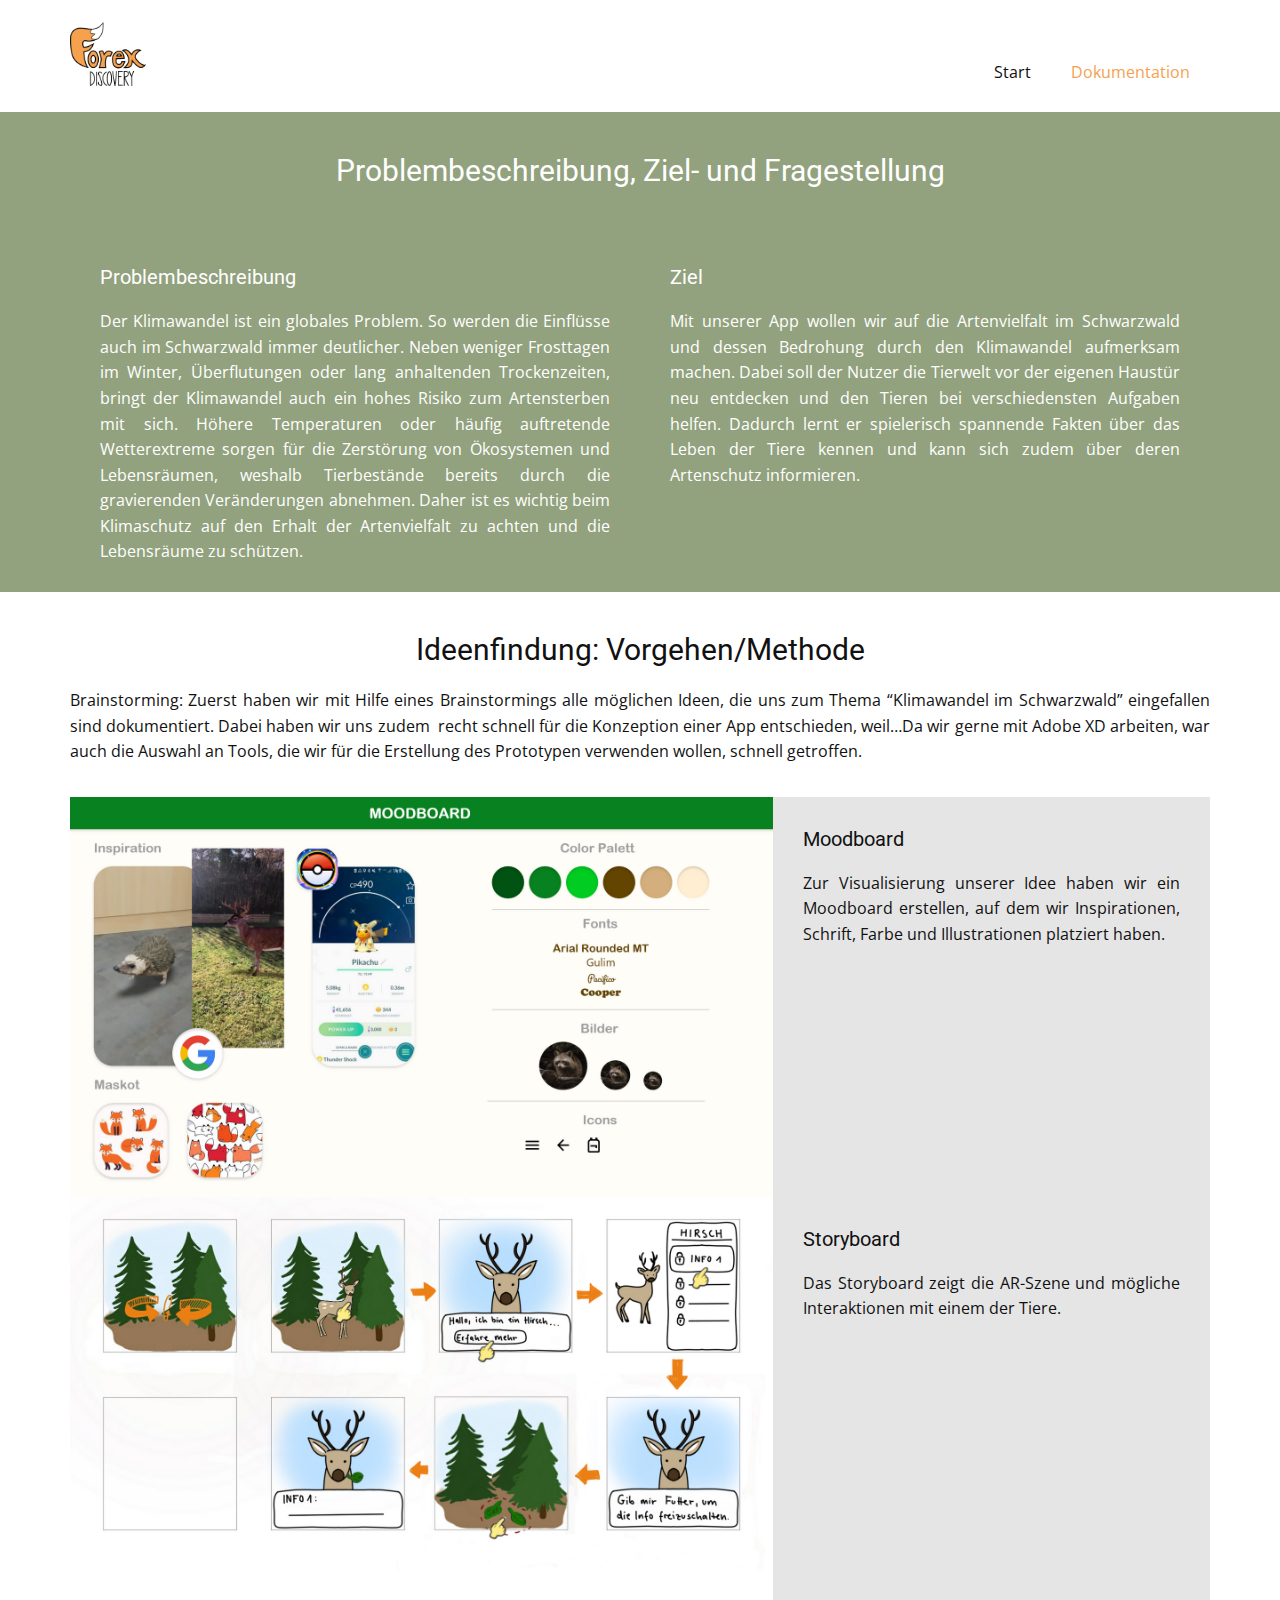
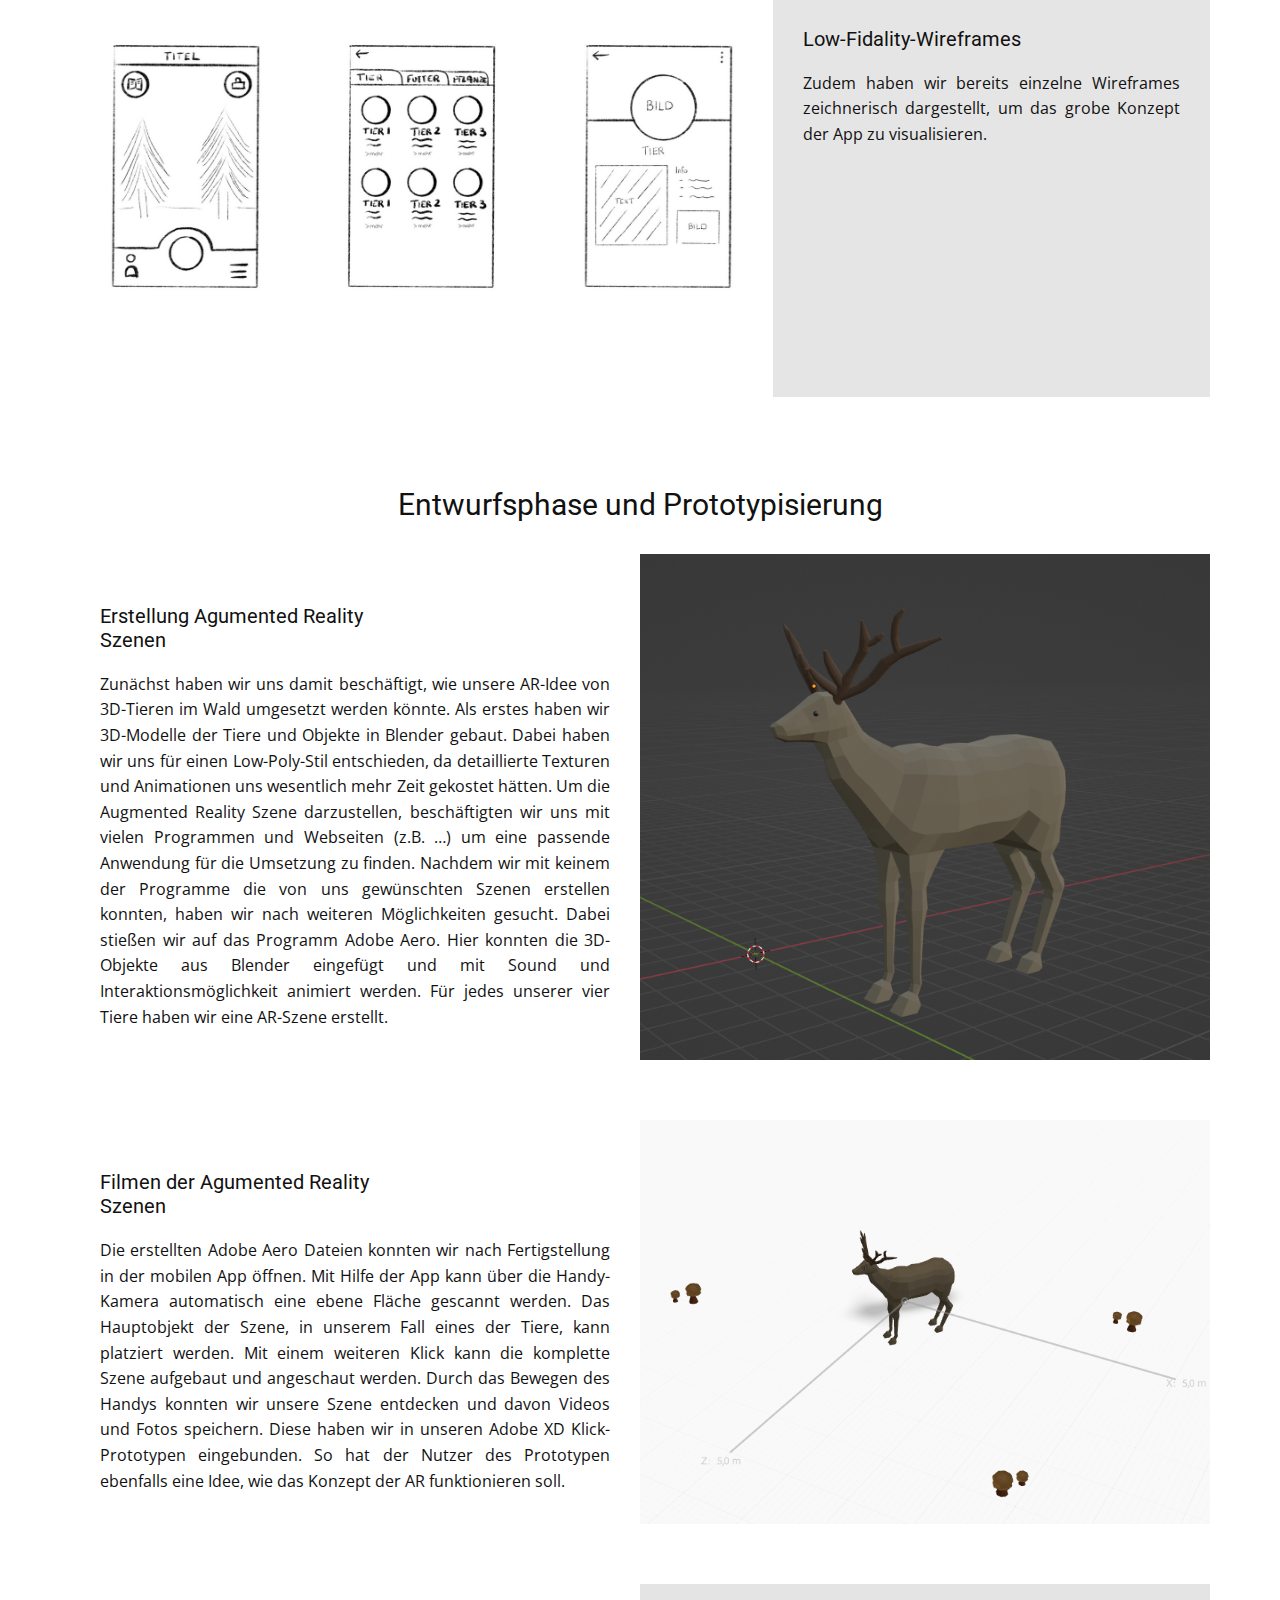
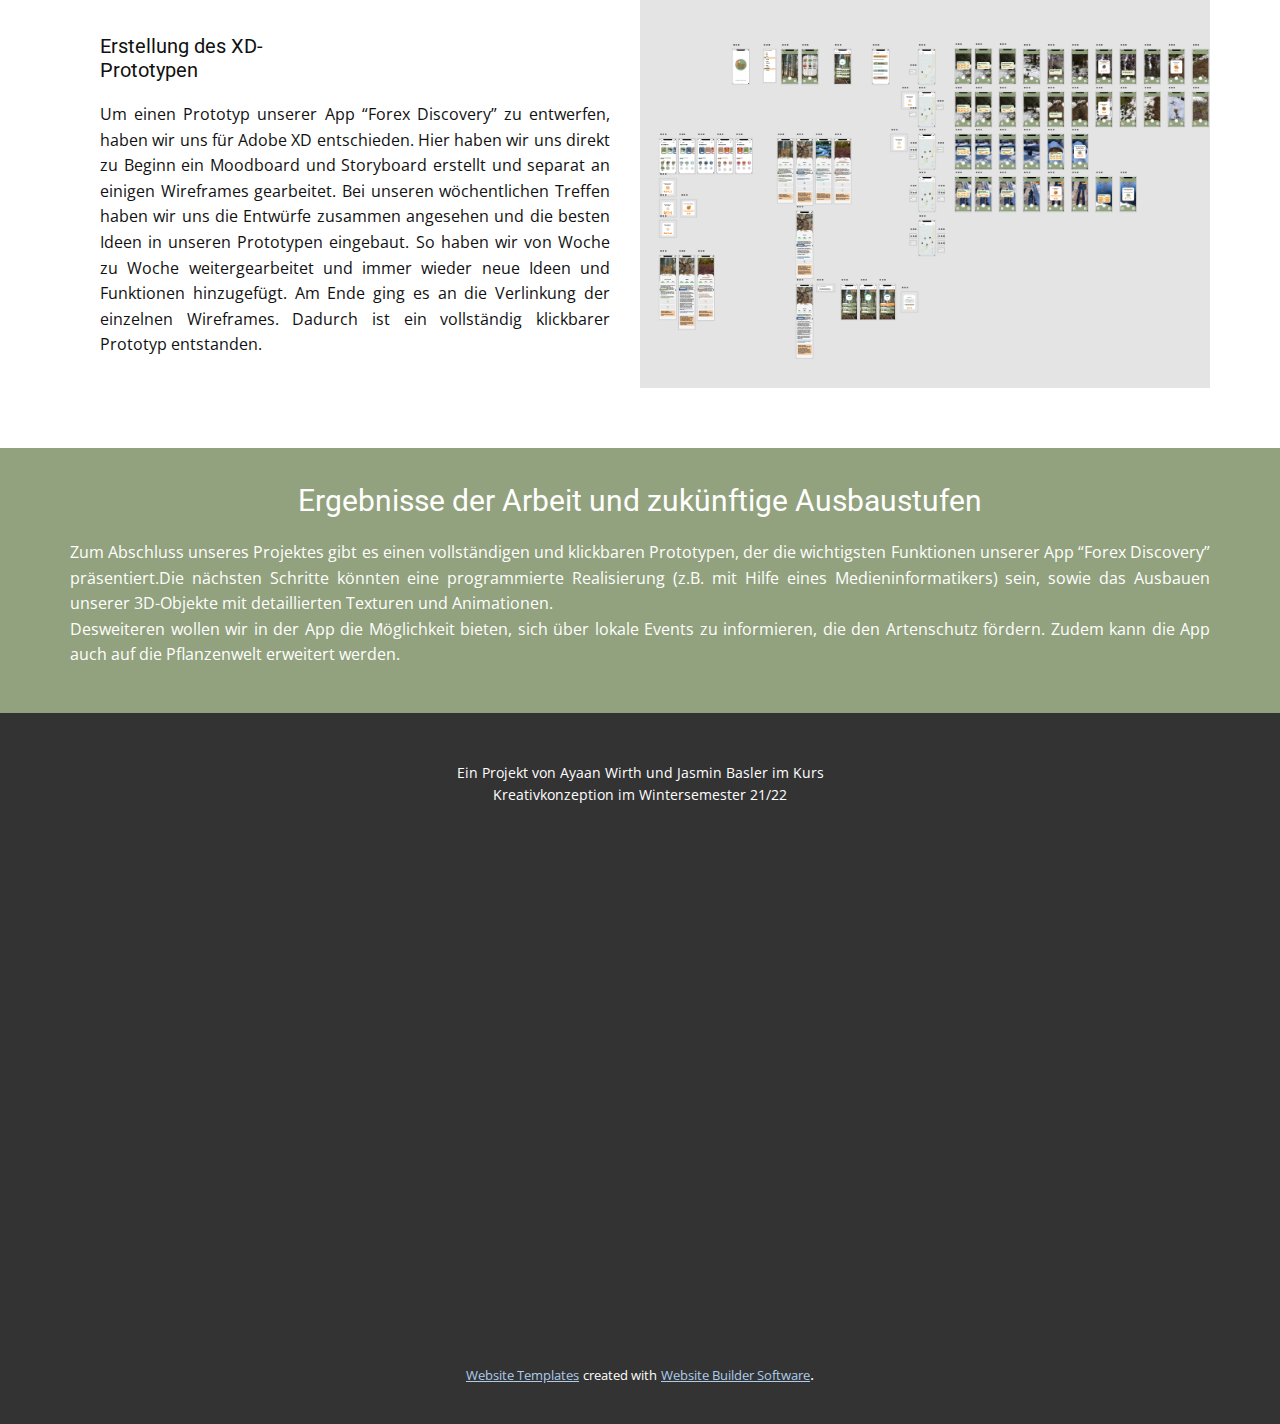
==== Dokumentation/Dokumentation.html @ d1aef4f7 "Dokumentation hochgeladen" ====
<!DOCTYPE html>
<html style="font-size: 16px;">
  <head>
    <meta name="viewport" content="width=device-width, initial-scale=1.0">
    <meta charset="utf-8">
    <meta name="keywords" content="">
    <meta name="description" content="">
    <meta name="page_type" content="np-template-header-footer-from-plugin">
    <title>Dokumentation</title>
    <link rel="stylesheet" href="nicepage.css" media="screen">
<link rel="stylesheet" href="Dokumentation.css" media="screen">
    <script class="u-script" type="text/javascript" src="jquery.js" defer=""></script>
    <script class="u-script" type="text/javascript" src="nicepage.js" defer=""></script>
    <meta name="generator" content="Nicepage 4.3.3, nicepage.com">
    <link id="u-theme-google-font" rel="stylesheet" href="https://fonts.googleapis.com/css?family=Roboto:100,100i,300,300i,400,400i,500,500i,700,700i,900,900i|Open+Sans:300,300i,400,400i,600,600i,700,700i,800,800i">
    
    
    
    
    
    <script type="application/ld+json">{
		"@context": "http://schema.org",
		"@type": "Organization",
		"name": "Forex Discovery",
		"logo": "images/forex_logo_gesamt.png"
}</script>
    <meta name="theme-color" content="#478ac9">
    <meta property="og:title" content="Dokumentation">
    <meta property="og:type" content="website">
  </head>
  <body class="u-body"><header class="u-clearfix u-header u-header" id="sec-06e5"><div class="u-clearfix u-sheet u-valign-middle u-sheet-1">
        <a href="https://nicepage.com" class="u-image u-logo u-image-1" data-image-width="3777" data-image-height="3186">
          <img src="images/forex_logo_gesamt.png" class="u-logo-image u-logo-image-1">
        </a>
        <nav class="u-menu u-menu-dropdown u-offcanvas u-menu-1">
          <div class="menu-collapse" style="font-size: 1rem; letter-spacing: 0px;">
            <a class="u-button-style u-custom-left-right-menu-spacing u-custom-padding-bottom u-custom-text-active-color u-custom-text-hover-color u-custom-top-bottom-menu-spacing u-nav-link u-text-active-palette-1-base u-text-hover-palette-2-base" href="#">
              <svg class="u-svg-link" viewBox="0 0 24 24"><use xmlns:xlink="http://www.w3.org/1999/xlink" xlink:href="#menu-hamburger"></use></svg>
              <svg class="u-svg-content" version="1.1" id="menu-hamburger" viewBox="0 0 16 16" x="0px" y="0px" xmlns:xlink="http://www.w3.org/1999/xlink" xmlns="http://www.w3.org/2000/svg"><g><rect y="1" width="16" height="2"></rect><rect y="7" width="16" height="2"></rect><rect y="13" width="16" height="2"></rect>
</g></svg>
            </a>
          </div>
          <div class="u-custom-menu u-nav-container">
            <ul class="u-nav u-unstyled u-nav-1"><li class="u-nav-item"><a class="u-button-style u-nav-link u-text-active-custom-color-1 u-text-hover-custom-color-1" href="Start.html" style="padding: 10px 20px;">Start</a>
</li><li class="u-nav-item"><a class="u-button-style u-nav-link u-text-active-custom-color-1 u-text-hover-custom-color-1" href="Dokumentation.html" style="padding: 10px 20px;">Dokumentation</a>
</li></ul>
          </div>
          <div class="u-custom-menu u-nav-container-collapse">
            <div class="u-black u-container-style u-inner-container-layout u-opacity u-opacity-95 u-sidenav">
              <div class="u-inner-container-layout u-sidenav-overflow">
                <div class="u-menu-close"></div>
                <ul class="u-align-center u-nav u-popupmenu-items u-unstyled u-nav-2"><li class="u-nav-item"><a class="u-button-style u-nav-link" href="Start.html" style="padding: 10px 20px;">Start</a>
</li><li class="u-nav-item"><a class="u-button-style u-nav-link" href="Dokumentation.html" style="padding: 10px 20px;">Dokumentation</a>
</li></ul>
              </div>
            </div>
            <div class="u-black u-menu-overlay u-opacity u-opacity-70"></div>
          </div>
        </nav>
      </div></header>
    <section class="u-clearfix u-custom-color-2 u-section-1" id="sec-b5c7">
      <div class="u-clearfix u-sheet u-sheet-1">
        <h3 class="u-align-center u-text u-text-1">Problembeschreibung, Ziel- und Fragestellung</h3>
        <div class="u-clearfix u-expanded-width u-layout-wrap u-layout-wrap-1">
          <div class="u-layout">
            <div class="u-layout-row">
              <div class="u-container-style u-layout-cell u-size-30 u-layout-cell-1">
                <div class="u-container-layout u-container-layout-1">
                  <h5 class="u-align-left u-text u-text-default u-text-2">Problembeschreibung</h5>
                  <p class="u-align-justify u-text u-text-default u-text-3"> Der Klimawandel ist ein globales Problem. So werden die Einflüsse auch im Schwarzwald immer deutlicher. Neben weniger Frosttagen im Winter, Überflutungen oder lang anhaltenden Trockenzeiten, bringt der Klimawandel auch ein hohes Risiko zum Artensterben mit sich.&nbsp;Höhere Temperaturen oder häufig auftretende Wetterextreme sorgen für die Zerstörung von Ökosystemen und Lebensräumen, weshalb Tierbestände bereits durch die gravierenden Veränderungen abnehmen.&nbsp;Daher ist es wichtig beim Klimaschutz auf den Erhalt der Artenvielfalt zu achten und die Lebensräume zu schützen.</p>
                </div>
              </div>
              <div class="u-container-style u-layout-cell u-size-30 u-layout-cell-2">
                <div class="u-container-layout u-container-layout-2">
                  <h5 class="u-text u-text-4">Ziel</h5>
                  <p class="u-align-justify u-text u-text-default u-text-5"> Mit unserer App wollen wir auf die Artenvielfalt im Schwarzwald und dessen Bedrohung durch den Klimawandel aufmerksam machen.&nbsp;Dabei soll der Nutzer die Tierwelt vor der eigenen Haustür neu entdecken und den Tieren bei verschiedensten Aufgaben helfen. Dadurch lernt er spielerisch spannende Fakten über das Leben der Tiere kennen und kann sich zudem über deren Artenschutz informieren.</p>
                </div>
              </div>
            </div>
          </div>
        </div>
      </div>
    </section>
    <section class="u-align-center u-clearfix u-section-2" id="sec-5b16">
      <div class="u-align-left u-clearfix u-sheet u-sheet-1">
        <h3 class="u-align-center u-text u-text-default u-text-1"> Ideenfindung: Vorgehen/Methode</h3>
        <p class="u-align-justify u-text u-text-default u-text-2"> Brainstorming: Zuerst haben wir mit Hilfe eines Brainstormings alle möglichen Ideen, die uns zum Thema “Klimawandel im Schwarzwald” eingefallen sind dokumentiert.&nbsp;Dabei haben wir uns zudem&nbsp; recht schnell für die Konzeption einer App entschieden, weil…Da wir gerne mit Adobe XD arbeiten, war auch die Auswahl an Tools, die wir für die Erstellung des Prototypen verwenden wollen, schnell getroffen.</p>
        <div class="u-clearfix u-expanded-width u-grey-10 u-gutter-0 u-layout-wrap u-layout-wrap-1">
          <div class="u-layout">
            <div class="u-layout-row">
              <div class="u-container-style u-image u-layout-cell u-size-37 u-image-1" data-image-width="1600" data-image-height="900">
                <div class="u-container-layout u-container-layout-1"></div>
              </div>
              <div class="u-container-style u-layout-cell u-size-23 u-layout-cell-2">
                <div class="u-container-layout u-container-layout-2">
                  <h5 class="u-text u-text-default u-text-3">Moodboard</h5>
                  <p class="u-align-justify u-text u-text-4"> Zur Visualisierung unserer Idee haben wir ein Moodboard erstellen, auf dem wir Inspirationen, Schrift, Farbe und Illustrationen platziert haben.&nbsp;</p>
                </div>
              </div>
            </div>
          </div>
        </div>
        <div class="u-clearfix u-expanded-width u-grey-10 u-gutter-0 u-layout-wrap u-layout-wrap-2">
          <div class="u-layout">
            <div class="u-layout-row">
              <div class="u-container-style u-image u-layout-cell u-size-37 u-image-2" data-image-width="1600" data-image-height="900">
                <div class="u-container-layout u-container-layout-3"></div>
              </div>
              <div class="u-container-style u-layout-cell u-size-23 u-layout-cell-4">
                <div class="u-container-layout u-container-layout-4">
                  <h5 class="u-text u-text-default u-text-5">Storyboard</h5>
                  <p class="u-align-justify u-text u-text-6">Das Storyboard zeigt die AR-Szene und mögliche Interaktionen mit einem der Tiere.</p>
                </div>
              </div>
            </div>
          </div>
        </div>
        <div class="u-clearfix u-expanded-width u-grey-10 u-gutter-0 u-layout-wrap u-layout-wrap-3">
          <div class="u-layout">
            <div class="u-layout-row">
              <div class="u-container-style u-image u-layout-cell u-size-37 u-image-3" data-image-width="1600" data-image-height="900">
                <div class="u-container-layout u-container-layout-5"></div>
              </div>
              <div class="u-container-style u-layout-cell u-size-23 u-layout-cell-6">
                <div class="u-container-layout u-container-layout-6">
                  <h5 class="u-text u-text-default u-text-7">Low-Fidality-Wireframes</h5>
                  <p class="u-align-justify u-text u-text-8"> Zudem haben wir bereits einzelne Wireframes zeichnerisch dargestellt, um das grobe Konzept der App zu visualisieren.</p>
                </div>
              </div>
            </div>
          </div>
        </div>
      </div>
    </section>
    <section class="u-clearfix u-section-3" id="sec-9fa9">
      <div class="u-clearfix u-sheet u-sheet-1">
        <h3 class="u-align-center u-text u-text-default u-text-1">Entwurfsphase und Prototypisierung</h3>
        <div class="u-clearfix u-expanded-width u-layout-wrap u-layout-wrap-1">
          <div class="u-layout">
            <div class="u-layout-row">
              <div class="u-container-style u-layout-cell u-size-30 u-layout-cell-1">
                <div class="u-container-layout u-container-layout-1">
                  <h5 class="u-text u-text-2">Erstellung Agumented Reality Szenen</h5>
                  <p class="u-align-justify u-text u-text-default u-text-3"> Zunächst haben wir uns damit beschäftigt, wie unsere AR-Idee von 3D-Tieren im Wald umgesetzt werden könnte. Als erstes haben wir 3D-Modelle der Tiere und Objekte in Blender gebaut. Dabei haben wir uns für einen Low-Poly-Stil entschieden, da detaillierte Texturen und Animationen uns wesentlich mehr Zeit gekostet hätten.&nbsp;Um die Augmented Reality Szene darzustellen, beschäftigten wir uns mit vielen Programmen und Webseiten (z.B. …) um eine passende Anwendung für die Umsetzung zu finden. Nachdem wir mit keinem der Programme die von uns gewünschten Szenen erstellen konnten, haben wir nach weiteren Möglichkeiten gesucht. Dabei stießen wir auf das Programm Adobe Aero. Hier konnten die 3D-Objekte aus Blender eingefügt und mit Sound und Interaktionsmöglichkeit animiert werden. Für jedes unserer vier Tiere haben wir eine AR-Szene erstellt.&nbsp;</p>
                </div>
              </div>
              <div class="u-container-style u-image u-layout-cell u-size-30 u-image-1" data-image-width="769" data-image-height="619">
                <div class="u-container-layout u-container-layout-2"></div>
              </div>
            </div>
          </div>
        </div>
        <div class="u-clearfix u-expanded-width u-layout-wrap u-layout-wrap-2">
          <div class="u-layout">
            <div class="u-layout-row">
              <div class="u-container-style u-layout-cell u-size-30 u-layout-cell-3">
                <div class="u-container-layout u-container-layout-3">
                  <h5 class="u-text u-text-4">Filmen der Agumented Reality Szenen</h5>
                  <p class="u-align-justify u-text u-text-default u-text-5"> Die erstellten Adobe Aero Dateien konnten wir nach Fertigstellung in der mobilen App öffnen. Mit Hilfe der App kann über die Handy-Kamera automatisch eine ebene Fläche gescannt werden. Das Hauptobjekt der Szene, in unserem Fall eines der Tiere, kann platziert werden. Mit einem weiteren Klick kann die komplette Szene aufgebaut und angeschaut werden. Durch das Bewegen des Handys konnten wir unsere Szene entdecken und davon Videos und Fotos speichern. Diese haben wir in unseren Adobe XD Klick-Prototypen eingebunden. So hat der Nutzer des Prototypen ebenfalls eine Idee, wie das Konzept der AR funktionieren soll.</p>
                </div>
              </div>
              <div class="u-container-style u-image u-layout-cell u-size-30 u-image-2" data-image-width="819" data-image-height="541">
                <div class="u-container-layout u-container-layout-4"></div>
              </div>
            </div>
          </div>
        </div>
        <div class="u-clearfix u-expanded-width u-layout-wrap u-layout-wrap-3">
          <div class="u-layout">
            <div class="u-layout-row">
              <div class="u-container-style u-layout-cell u-size-30 u-layout-cell-5">
                <div class="u-container-layout u-container-layout-5">
                  <h5 class="u-text u-text-6">Erstellung des XD-Prototypen</h5>
                  <p class="u-align-justify u-text u-text-default u-text-7"> Um einen Prototyp unserer App “Forex Discovery” zu entwerfen, haben wir uns für Adobe XD entschieden. Hier haben wir uns direkt zu Beginn ein Moodboard und Storyboard erstellt und separat an einigen Wireframes gearbeitet. Bei unseren wöchentlichen Treffen haben wir uns die Entwürfe zusammen angesehen und die besten Ideen in unseren Prototypen eingebaut. So haben wir von Woche zu Woche weitergearbeitet und immer wieder neue Ideen und Funktionen hinzugefügt. Am Ende ging es an die Verlinkung der einzelnen Wireframes. Dadurch ist ein vollständig klickbarer Prototyp entstanden.</p>
                </div>
              </div>
              <div class="u-container-style u-image u-layout-cell u-size-30 u-image-3" data-image-width="733" data-image-height="543">
                <div class="u-container-layout u-container-layout-6"></div>
              </div>
            </div>
          </div>
        </div>
      </div>
    </section>
    <section class="u-clearfix u-custom-color-2 u-section-4" id="sec-0090">
      <div class="u-align-left u-clearfix u-sheet u-sheet-1">
        <h3 class="u-align-center u-text u-text-default u-text-1">Ergebnisse der Arbeit und zukünftige Ausbaustufen</h3>
        <p class="u-align-justify u-text u-text-2"> Zum Abschluss unseres Projektes gibt es einen vollständigen und klickbaren Prototypen, der die wichtigsten Funktionen unserer App “Forex Discovery” präsentiert.Die nächsten Schritte könnten eine programmierte Realisierung (z.B. mit Hilfe eines Medieninformatikers) sein, sowie das Ausbauen unserer 3D-Objekte mit detaillierten Texturen und Animationen.&nbsp;<br>Desweiteren wollen wir in der App die Möglichkeit bieten, sich über lokale Events zu informieren, die den Artenschutz fördern. Zudem kann die App auch auf die Pflanzenwelt erweitert werden.
        </p>
      </div>
    </section>
    
    
    <footer class="u-align-center u-clearfix u-footer u-grey-80 u-footer" id="sec-f287"><div class="u-clearfix u-sheet u-sheet-1">
        <p class="u-small-text u-text u-text-variant u-text-1">Ein Projekt von Ayaan Wirth und Jasmin Basler im Kurs Kreativkonzeption im Wintersemester 21/22</p>
      </div></footer>
    <section class="u-backlink u-clearfix u-grey-80">
      <a class="u-link" href="https://nicepage.com/website-templates" target="_blank">
        <span>Website Templates</span>
      </a>
      <p class="u-text">
        <span>created with</span>
      </p>
      <a class="u-link" href="" target="_blank">
        <span>Website Builder Software</span>
      </a>. 
    </section>
  </body>
</html>
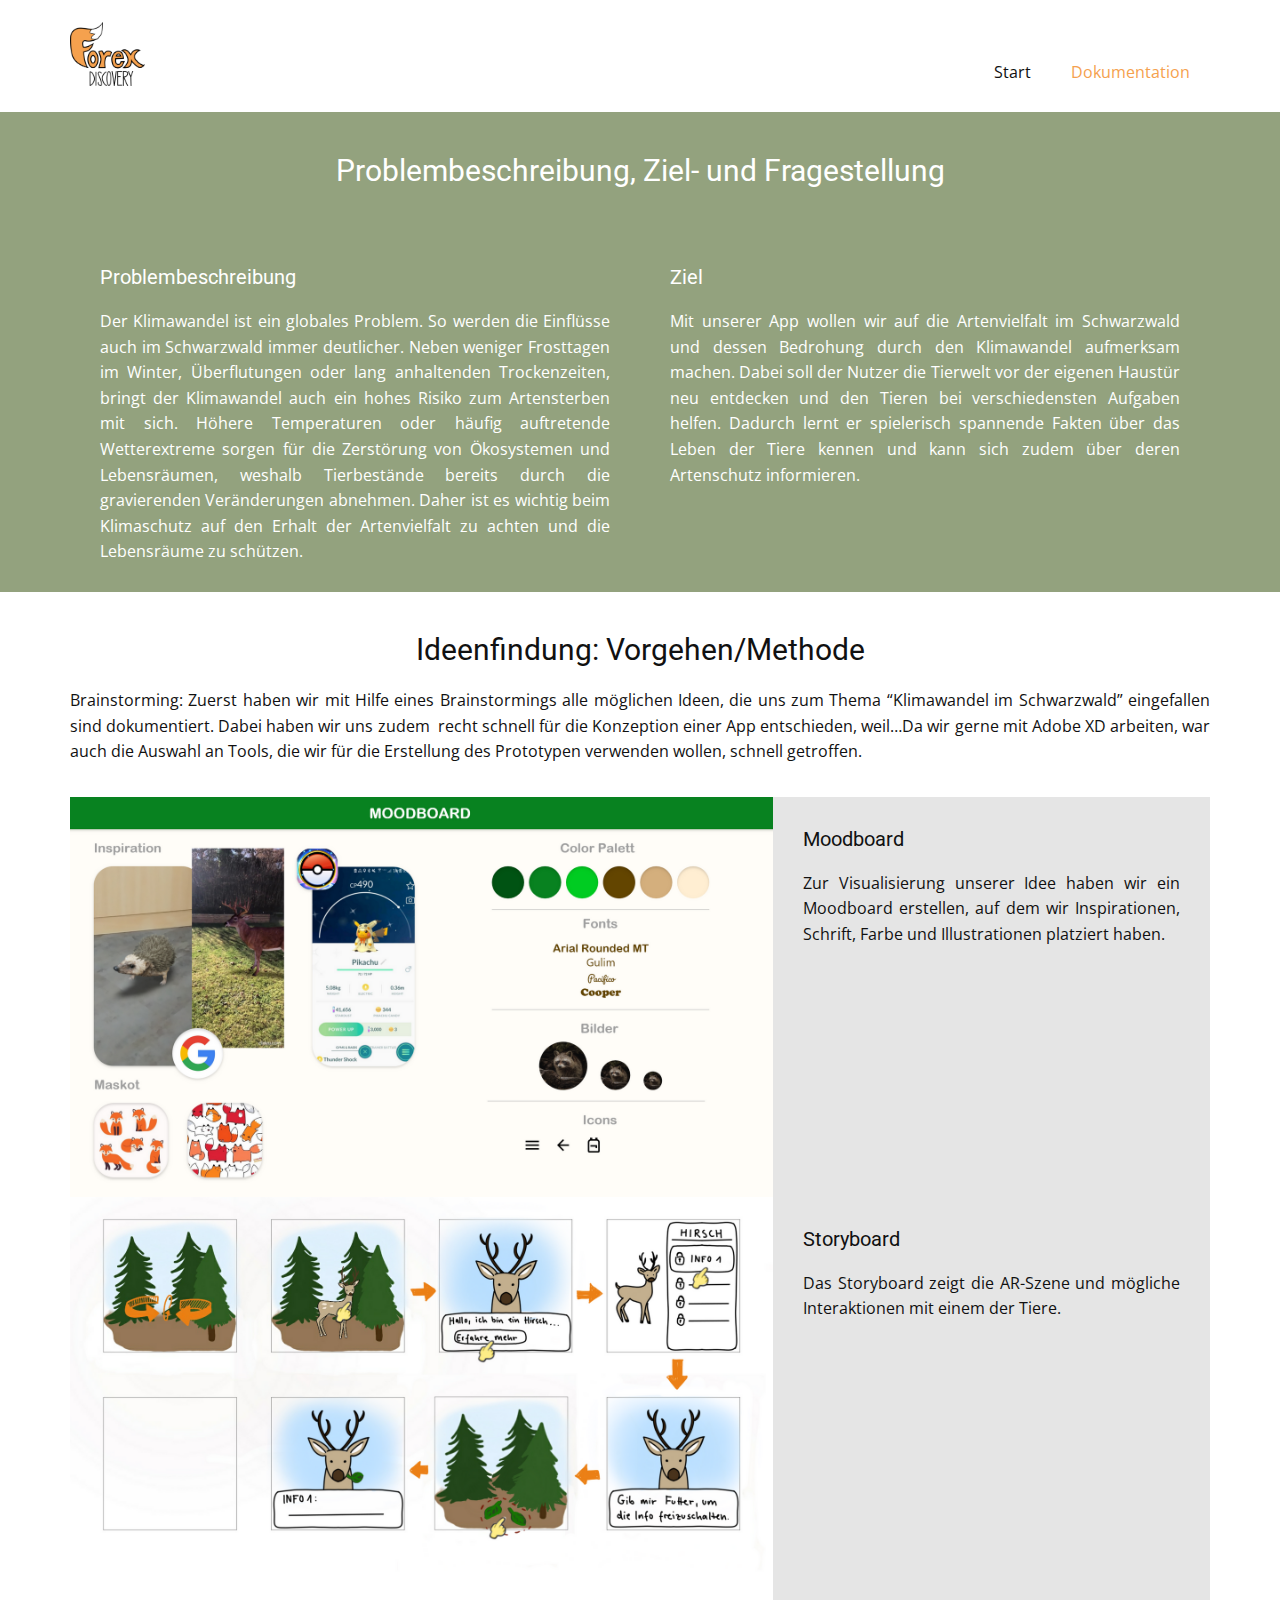
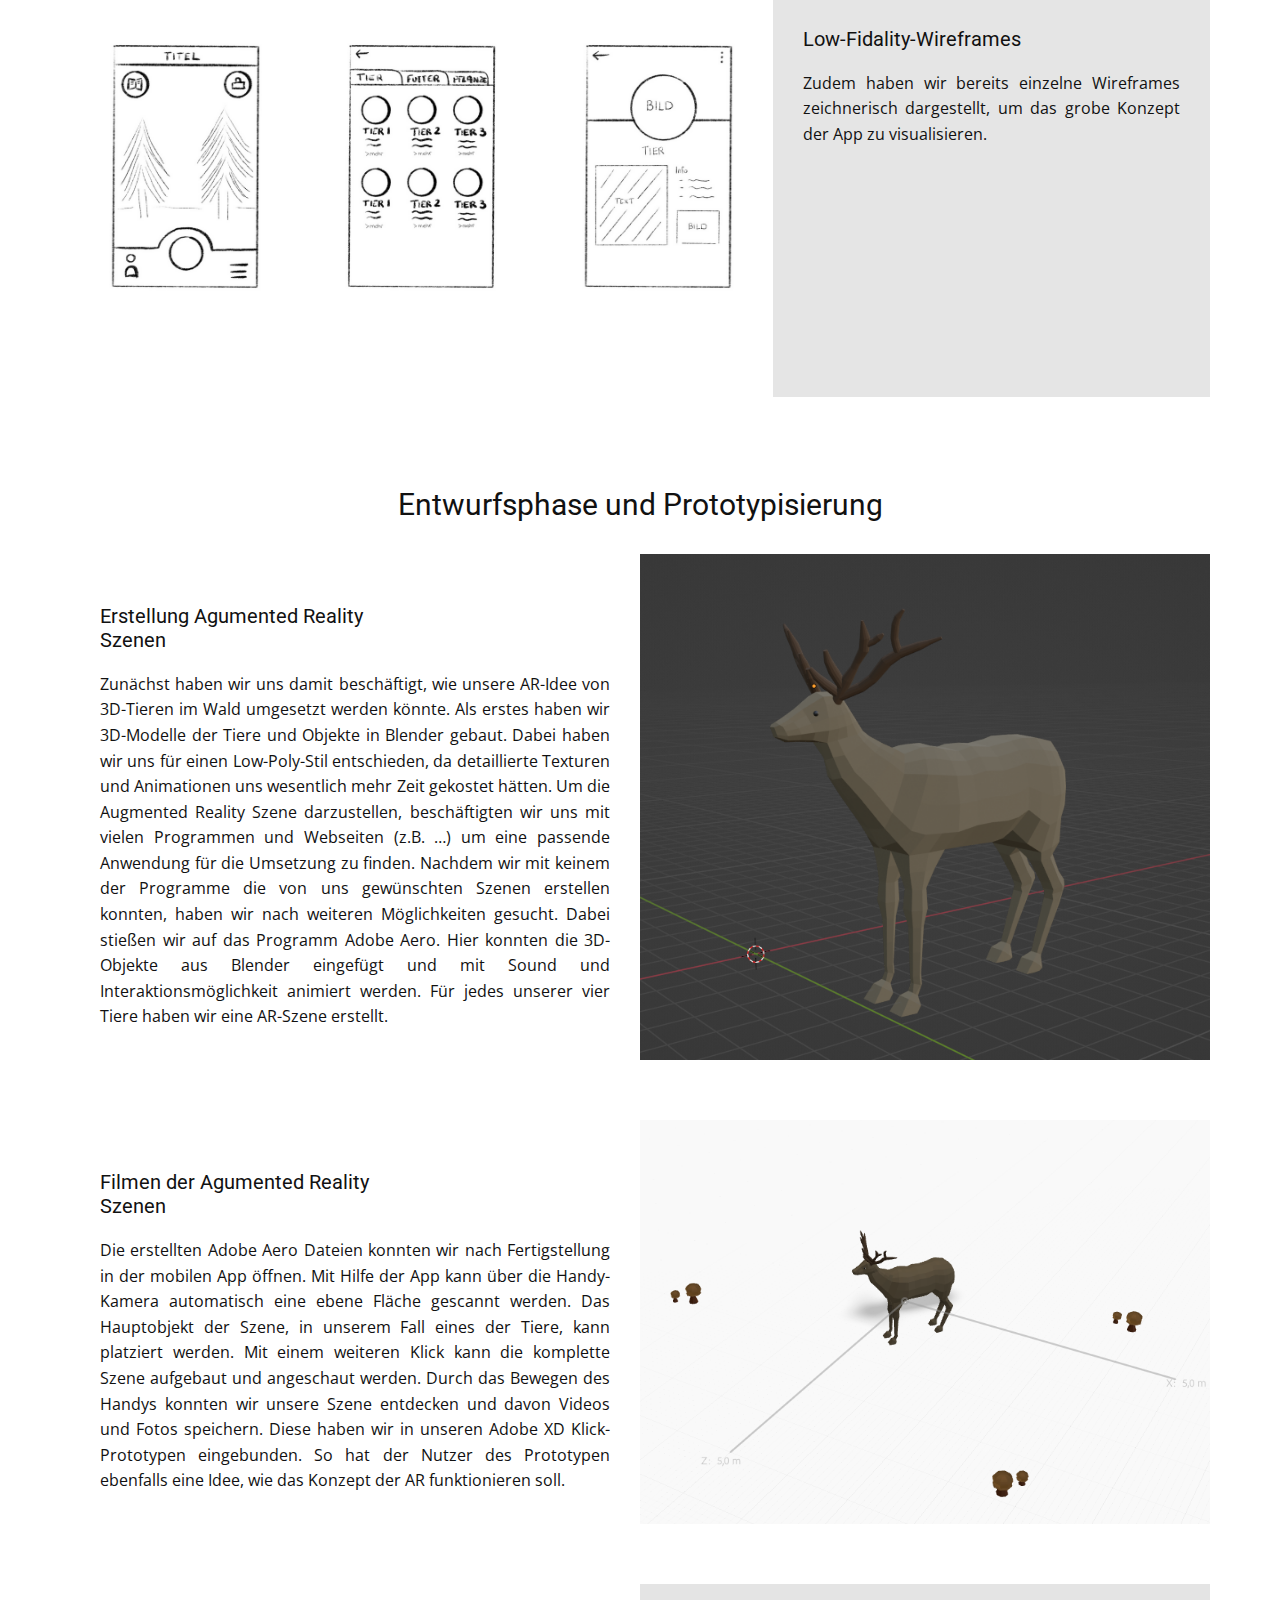
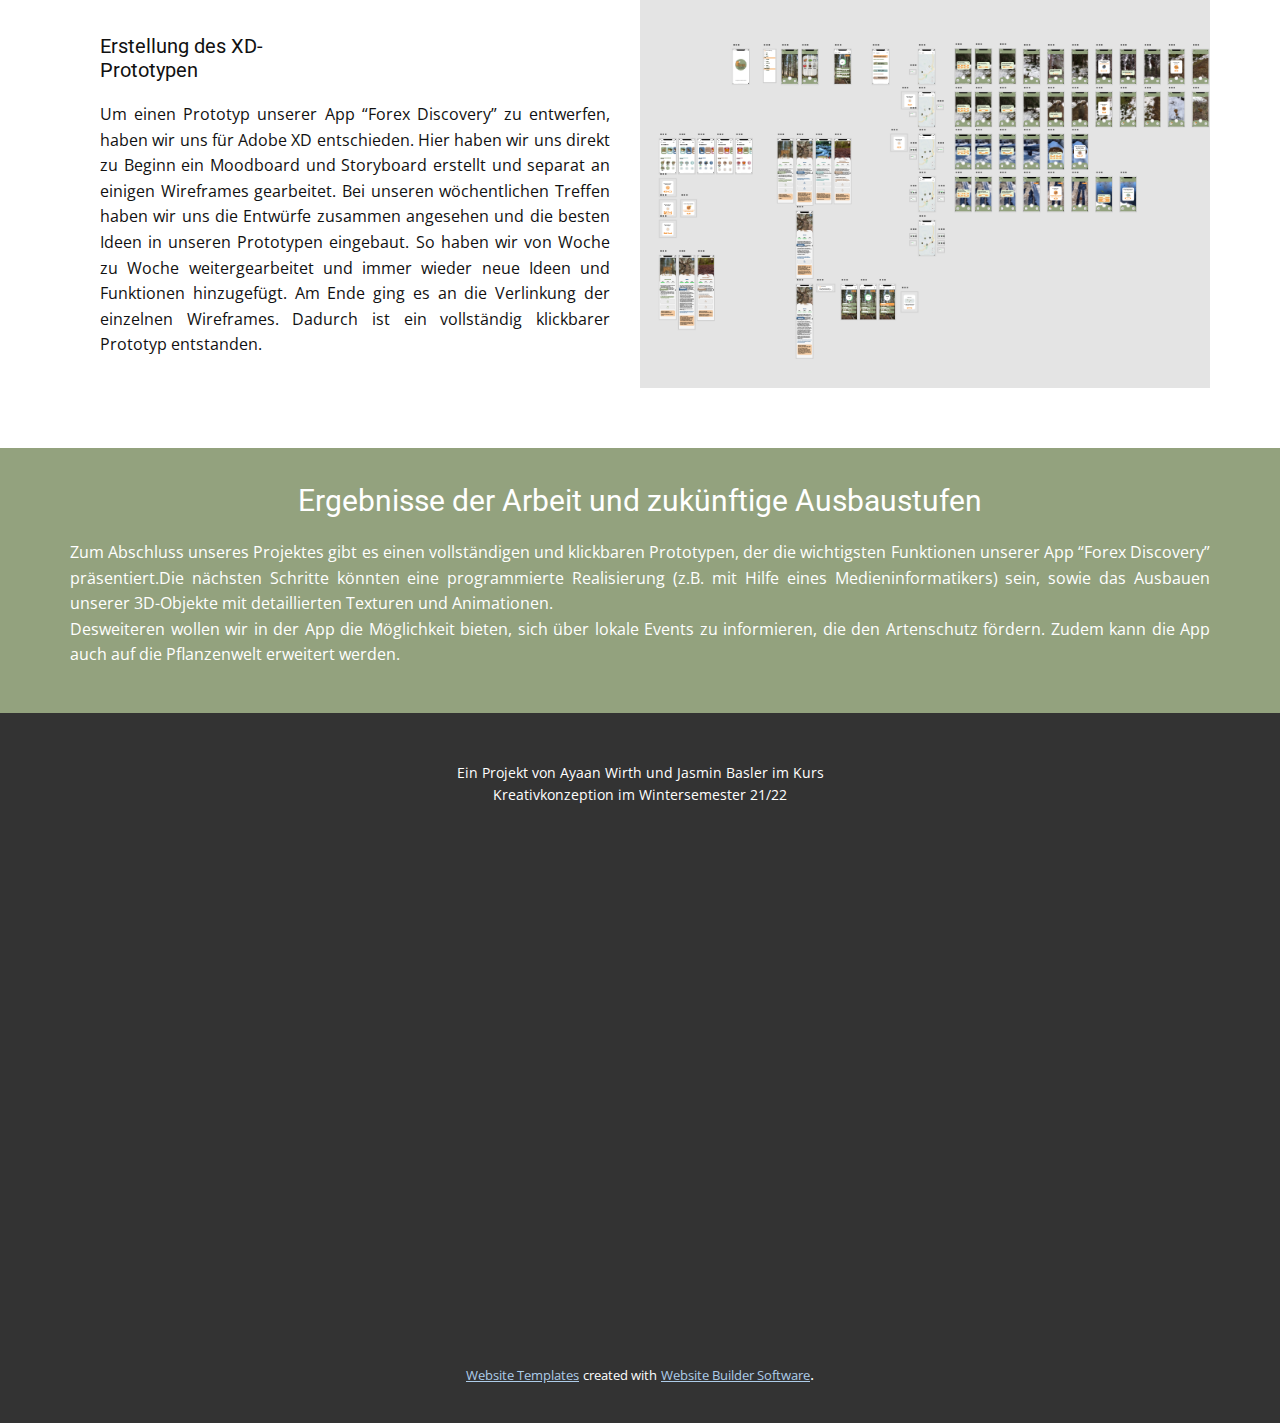
==== commit 11a0fbc6: "Update" ====
--- a/Dokumentation/Dokumentation.html
+++ b/Dokumentation/Dokumentation.html
@@ -28,8 +28,8 @@
     <meta property="og:title" content="Dokumentation">
     <meta property="og:type" content="website">
   </head>
-  <body class="u-body"><header class="u-clearfix u-header u-header" id="sec-06e5"><div class="u-clearfix u-sheet u-valign-middle u-sheet-1">
-        <a href="https://nicepage.com" class="u-image u-logo u-image-1" data-image-width="3777" data-image-height="3186">
+  <body class="u-body"><header class="u-clearfix u-header u-header" id="sec-06e5"><div class="u-clearfix u-sheet u-sheet-1">
+        <a href="Start.html" data-page-id="949615541" class="u-image u-logo u-image-1" data-image-width="3777" data-image-height="3186" title="Start">
           <img src="images/forex_logo_gesamt.png" class="u-logo-image u-logo-image-1">
         </a>
         <nav class="u-menu u-menu-dropdown u-offcanvas u-menu-1">
--- a/Dokumentation/nicepage.css
+++ b/Dokumentation/nicepage.css
@@ -35106,11 +35106,11 @@
 }
 
 .u-header .u-sheet-1 {
-  min-height: 80px;
+  min-height: 112px;
 }
 
 .u-header .u-image-1 {
-  width: 76px;
+  width: 75px;
   height: 64px;
   margin: 22px auto 0 0;
 }
@@ -35133,10 +35133,6 @@
   font-size: 1.25rem;
 }
 @media (max-width: 1199px) {
-  .u-header .u-image-1 {
-    width: 76px;
-  }
-
   .u-header .u-menu-1 {
     width: auto;
   }
--- a/Dokumentation/Dokumentation.css
+++ b/Dokumentation/Dokumentation.css
@@ -407,7 +407,6 @@
 .u-section-3 .u-image-1 {
   min-height: 400px;
   background-image: url("images/blender.png");
-  background-position: 50% 50%;
 }
 
 .u-section-3 .u-container-layout-2 {
@@ -499,6 +498,7 @@
 
   .u-section-3 .u-image-1 {
     min-height: 330px;
+    background-position: 50% 50%;
   }
 
   .u-section-3 .u-layout-wrap-2 {
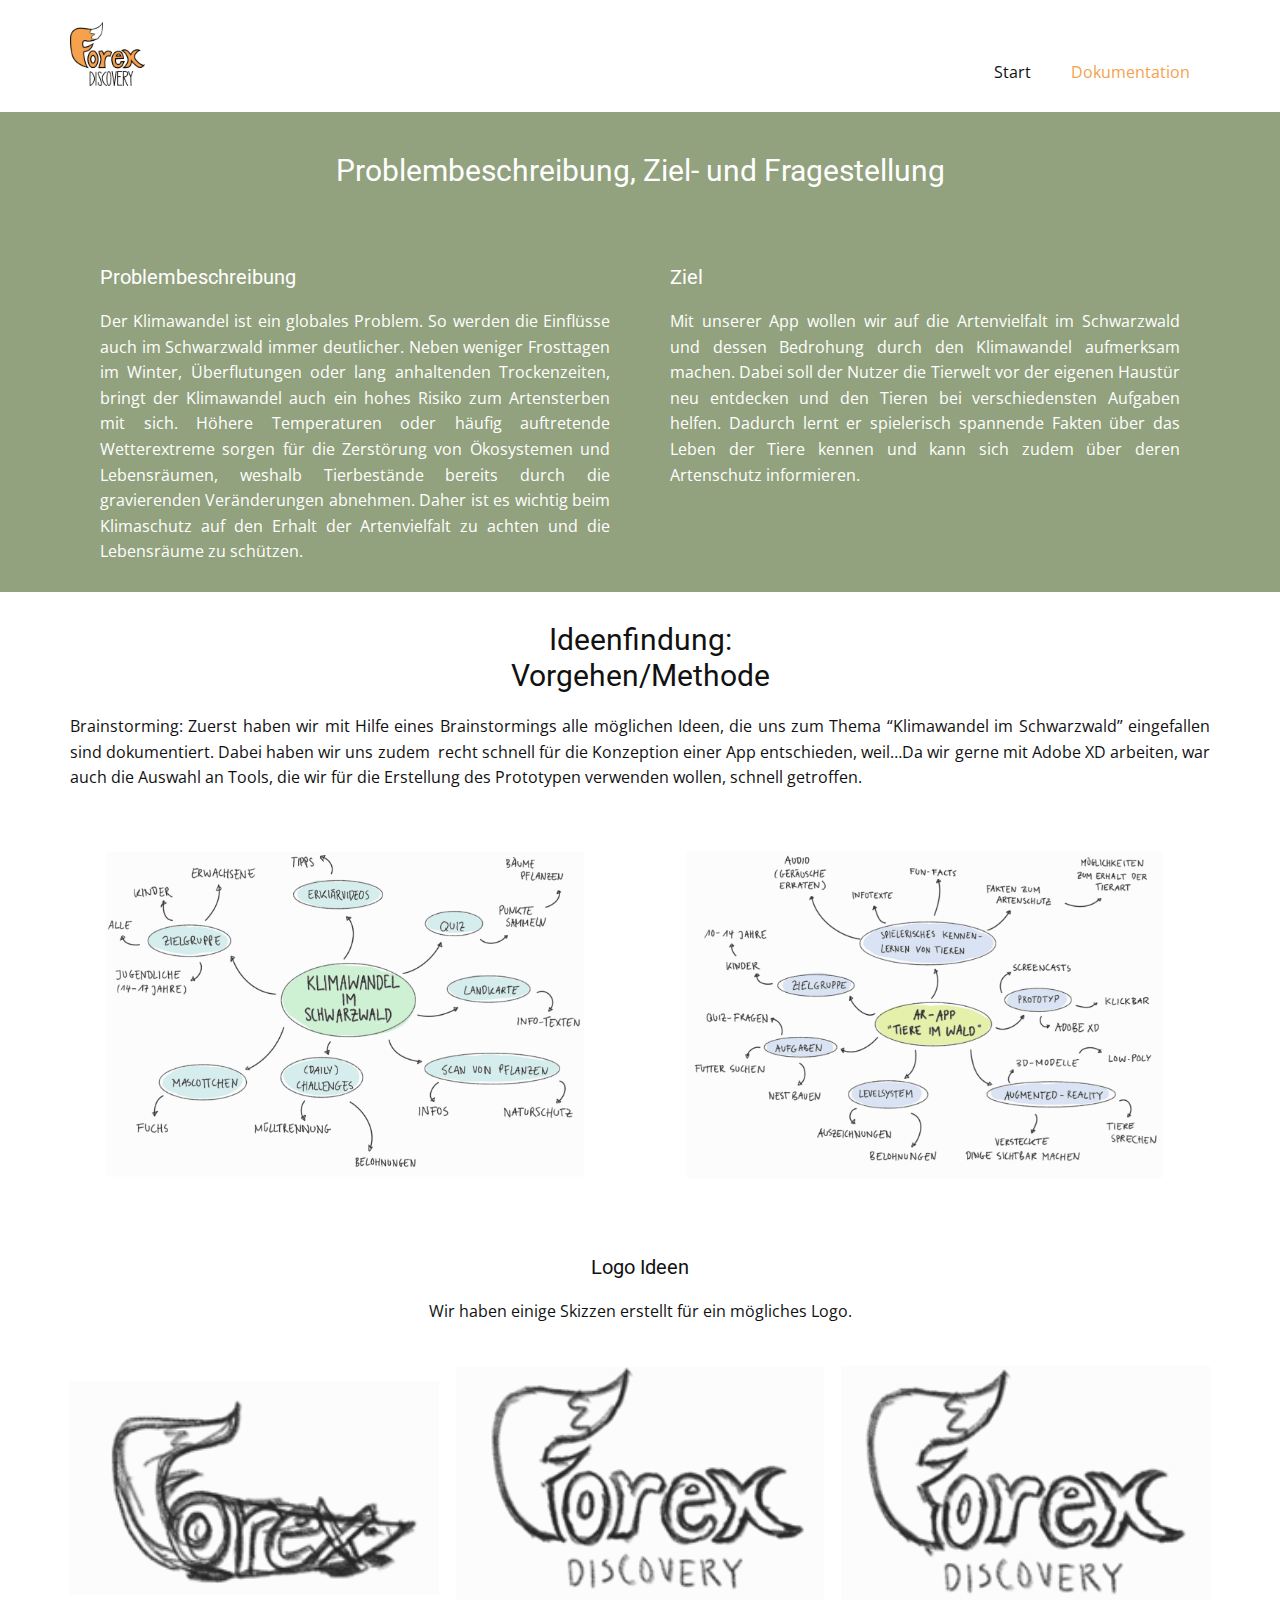
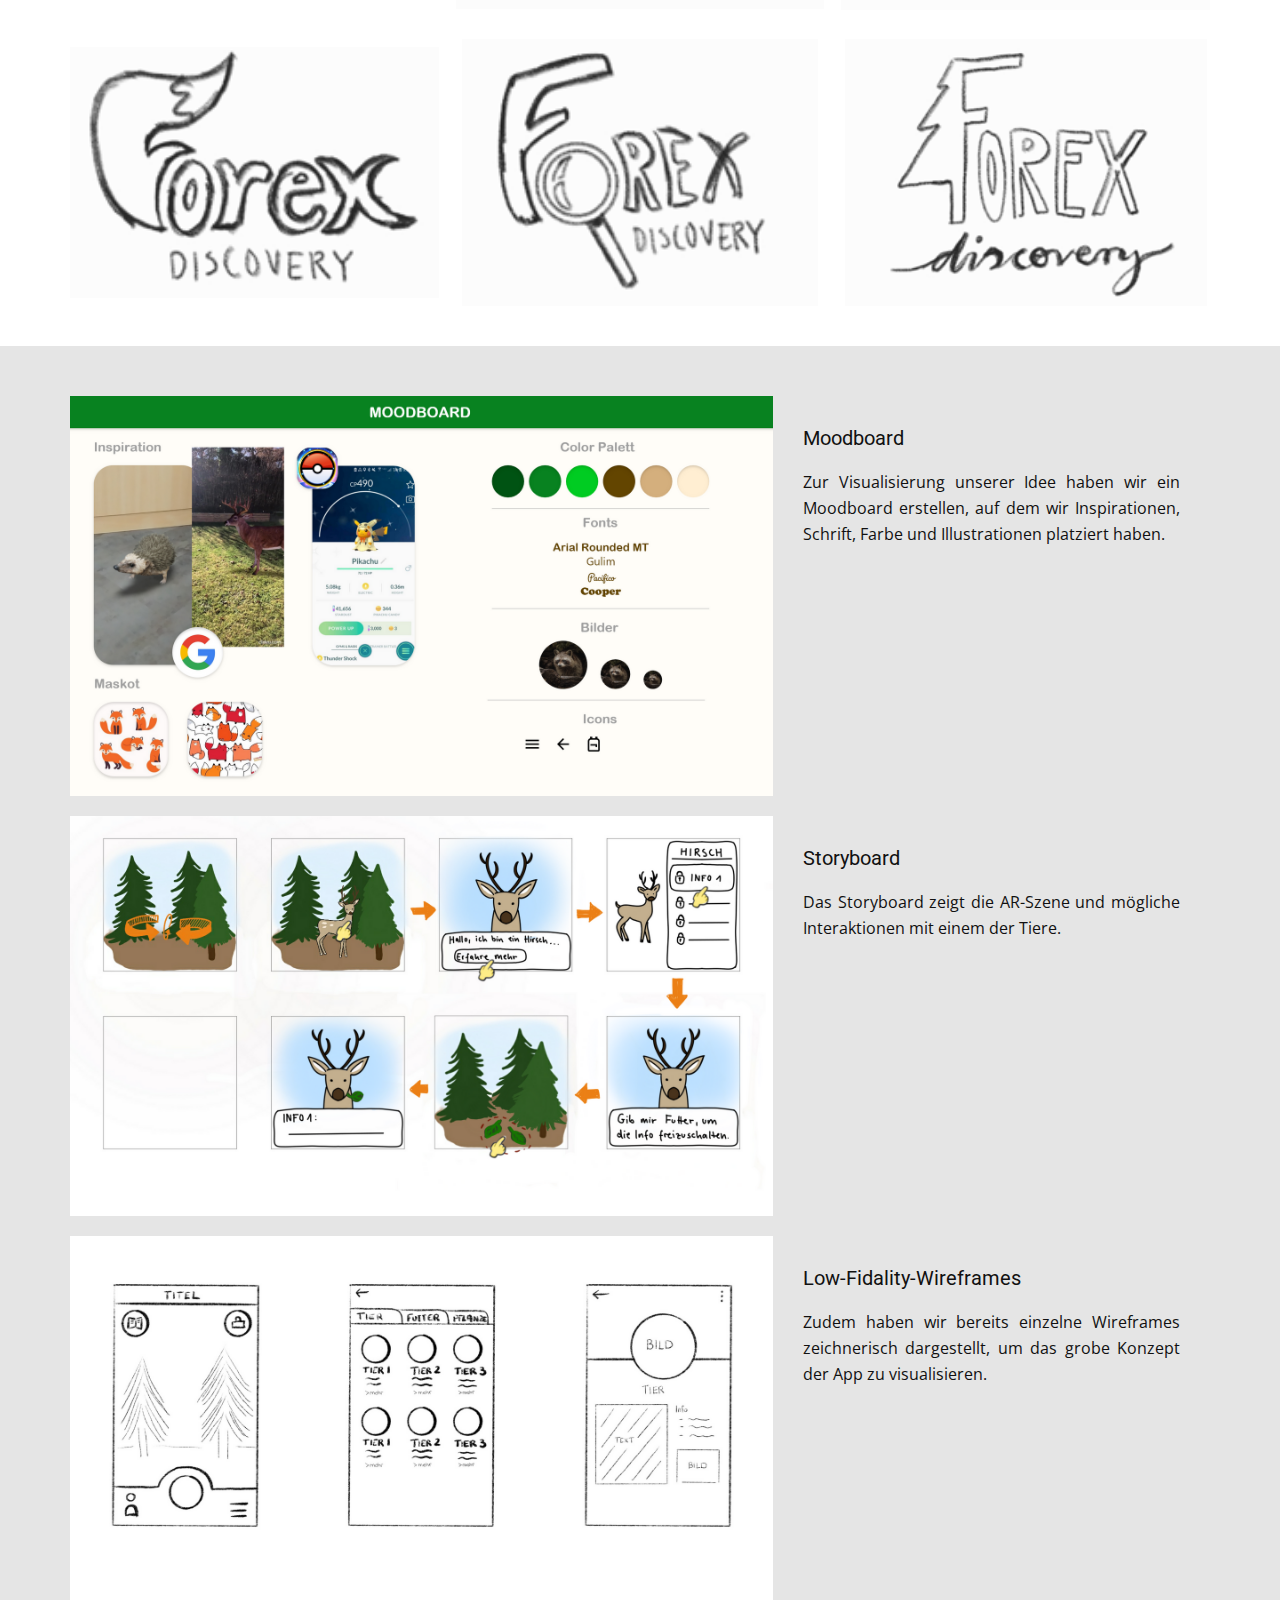
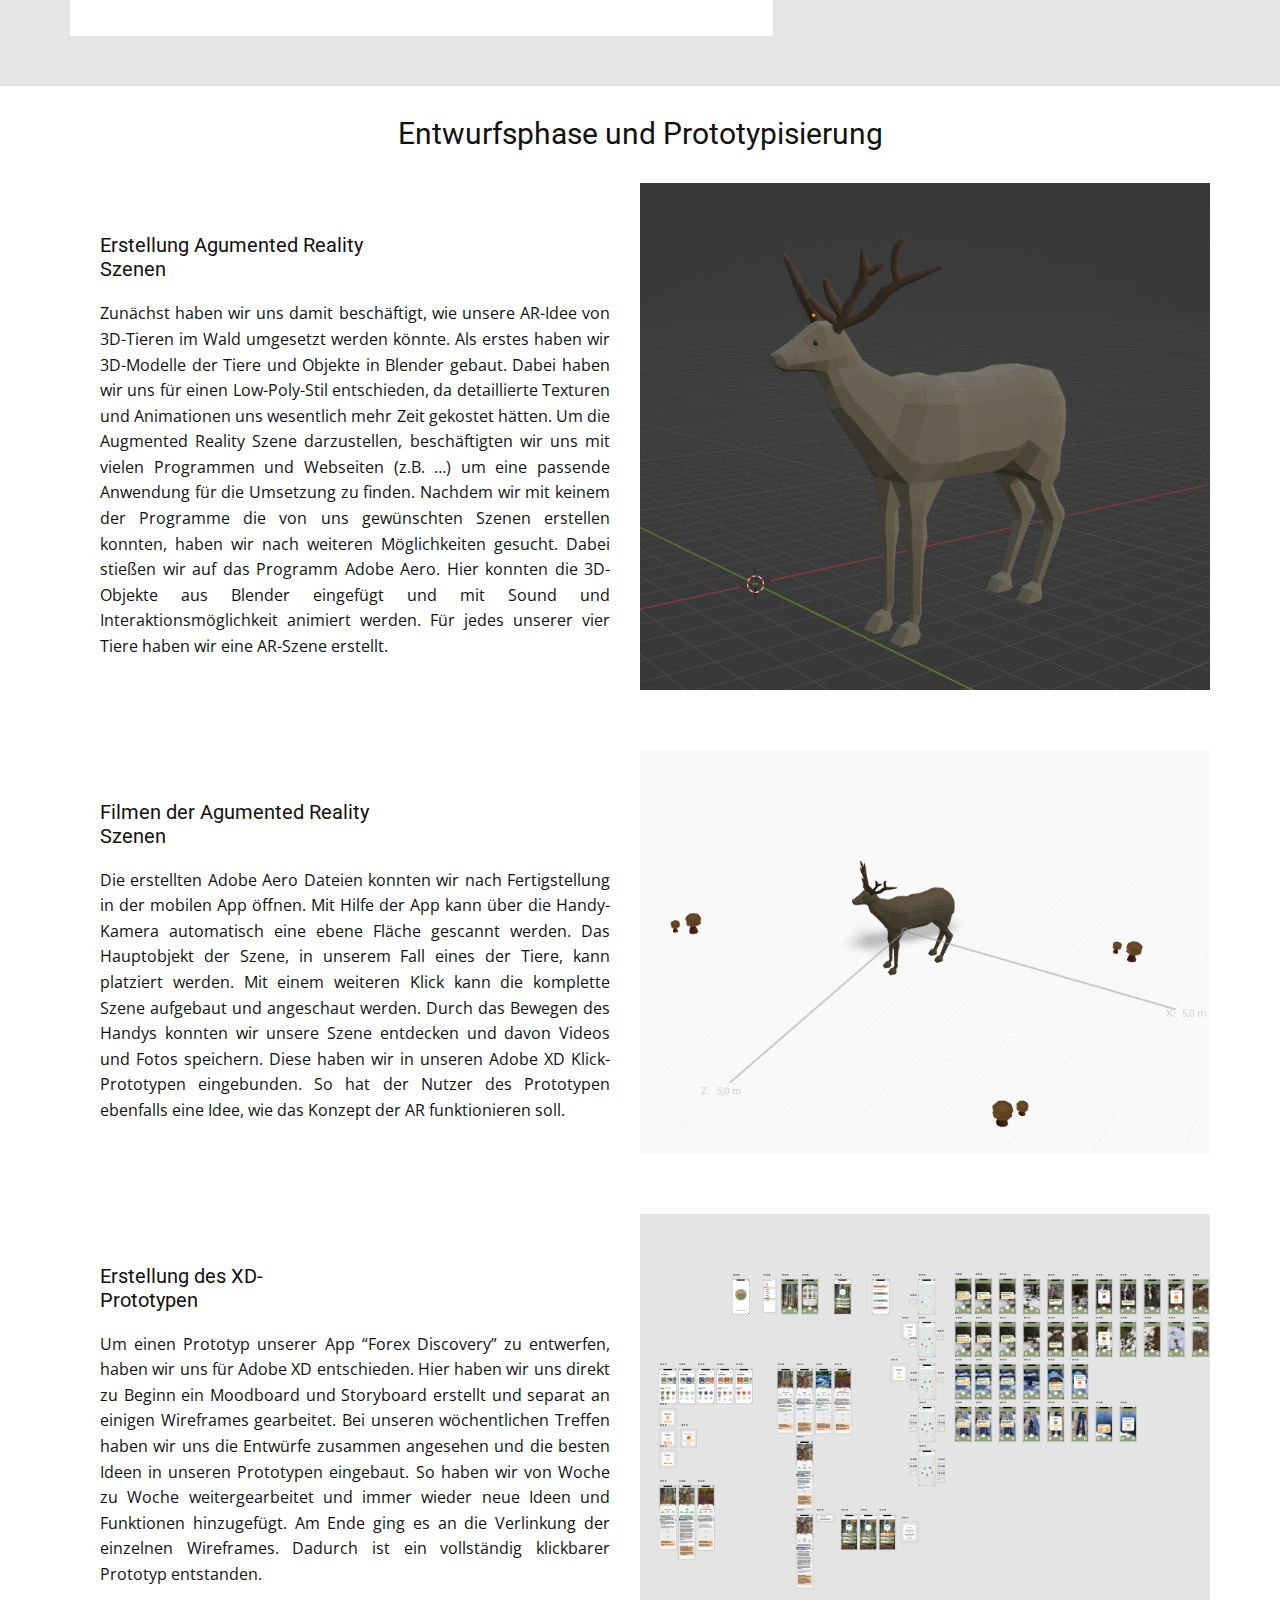
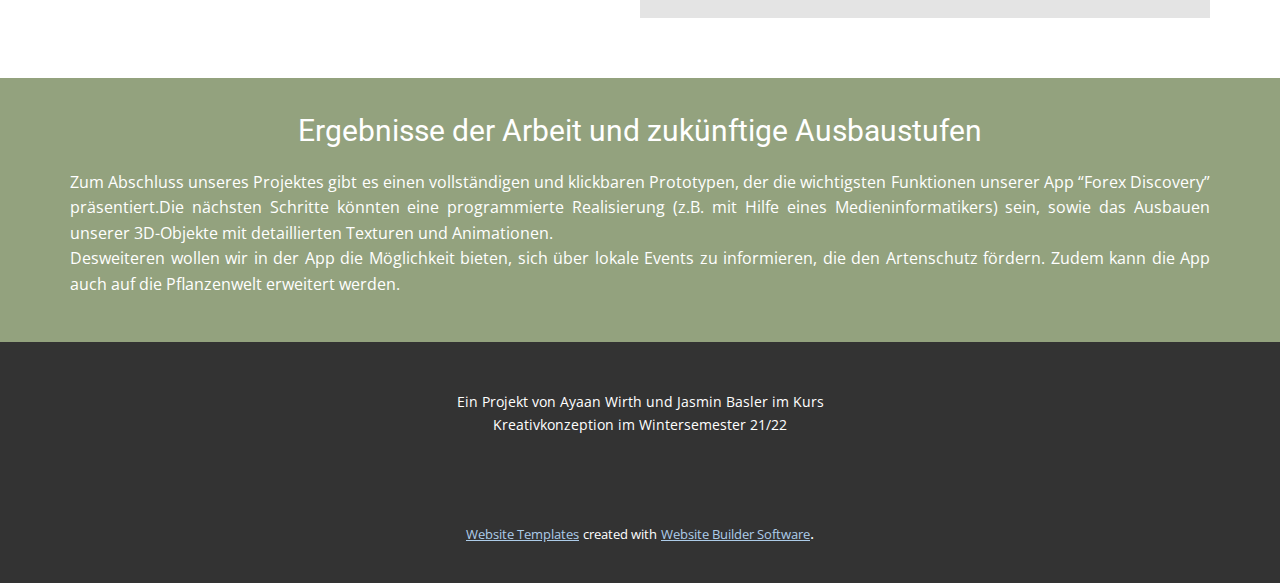
==== commit 6e150672: "Update" ====
--- a/Dokumentation/Dokumentation.html
+++ b/Dokumentation/Dokumentation.html
@@ -13,6 +13,8 @@
     <script class="u-script" type="text/javascript" src="nicepage.js" defer=""></script>
     <meta name="generator" content="Nicepage 4.3.3, nicepage.com">
     <link id="u-theme-google-font" rel="stylesheet" href="https://fonts.googleapis.com/css?family=Roboto:100,100i,300,300i,400,400i,500,500i,700,700i,900,900i|Open+Sans:300,300i,400,400i,600,600i,700,700i,800,800i">
+    
+    
     
     
     
@@ -81,10 +83,94 @@
         </div>
       </div>
     </section>
-    <section class="u-align-center u-clearfix u-section-2" id="sec-5b16">
-      <div class="u-align-left u-clearfix u-sheet u-sheet-1">
-        <h3 class="u-align-center u-text u-text-default u-text-1"> Ideenfindung: Vorgehen/Methode</h3>
+    <section class="u-clearfix u-section-2" id="sec-9dc4">
+      <div class="u-clearfix u-sheet u-sheet-1">
+        <h3 class="u-align-center u-text u-text-1">Ideenfindung: Vorgehen/Methode</h3>
         <p class="u-align-justify u-text u-text-default u-text-2"> Brainstorming: Zuerst haben wir mit Hilfe eines Brainstormings alle möglichen Ideen, die uns zum Thema “Klimawandel im Schwarzwald” eingefallen sind dokumentiert.&nbsp;Dabei haben wir uns zudem&nbsp; recht schnell für die Konzeption einer App entschieden, weil…Da wir gerne mit Adobe XD arbeiten, war auch die Auswahl an Tools, die wir für die Erstellung des Prototypen verwenden wollen, schnell getroffen.</p>
+        <div class="u-clearfix u-expanded-width u-layout-wrap u-layout-wrap-1">
+          <div class="u-layout">
+            <div class="u-layout-row">
+              <div class="u-container-style u-layout-cell u-size-30 u-layout-cell-1">
+                <div class="u-container-layout u-valign-bottom u-container-layout-1">
+                  <img class="u-expanded-width u-image u-image-contain u-image-default u-image-1" src="images/Mindmap1_screenshot.png" alt="" data-image-width="1451" data-image-height="926">
+                </div>
+              </div>
+              <div class="u-container-style u-layout-cell u-size-30 u-layout-cell-2">
+                <div class="u-container-layout u-valign-middle u-container-layout-2">
+                  <img class="u-expanded-width u-image u-image-contain u-image-default u-image-2" src="images/Mindmap2_screenshot.png" alt="" data-image-width="1388" data-image-height="889">
+                </div>
+              </div>
+            </div>
+          </div>
+        </div>
+      </div>
+    </section>
+    <section class="u-align-center u-clearfix u-section-3" id="sec-21e4">
+      <div class="u-clearfix u-sheet u-valign-middle u-sheet-1">
+        <h5 class="u-text u-text-default u-text-1">Logo Ideen</h5>
+        <p class="u-text u-text-2">Wir haben einige Skizzen erstellt für ein mögliches Logo.</p>
+        <div class="u-expanded-width u-gallery u-layout-grid u-lightbox u-show-text-on-hover u-gallery-1">
+          <div class="u-gallery-inner u-gallery-inner-1">
+            <div class="u-effect-fade u-gallery-item">
+              <div class="u-back-slide" data-image-width="202" data-image-height="117">
+                <img class="u-back-image u-expanded u-image-contain" src="images/Screenshot2022-02-01204712.png">
+              </div>
+              <div class="u-over-slide u-shading u-over-slide-1">
+                <h3 class="u-gallery-heading"></h3>
+                <p class="u-gallery-text"></p>
+              </div>
+            </div>
+            <div class="u-effect-fade u-gallery-item">
+              <div class="u-back-slide" data-image-width="217" data-image-height="142">
+                <img class="u-back-image u-expanded u-image-contain" src="images/Screenshot2022-02-01204731.png">
+              </div>
+              <div class="u-over-slide u-shading u-over-slide-2">
+                <h3 class="u-gallery-heading"></h3>
+                <p class="u-gallery-text"></p>
+              </div>
+            </div>
+            <div class="u-effect-fade u-gallery-item">
+              <div class="u-back-slide" data-image-width="213" data-image-height="141">
+                <img class="u-back-image u-expanded u-image-contain" src="images/Screenshot2022-02-01204727.png">
+              </div>
+              <div class="u-over-slide u-shading u-over-slide-3">
+                <h3 class="u-gallery-heading"></h3>
+                <p class="u-gallery-text"></p>
+              </div>
+            </div>
+            <div class="u-effect-fade u-gallery-item">
+              <div class="u-back-slide" data-image-width="207" data-image-height="141">
+                <img class="u-back-image u-expanded u-image-contain" src="images/Screenshot2022-02-01204736.png">
+              </div>
+              <div class="u-over-slide u-shading u-over-slide-4">
+                <h3 class="u-gallery-heading"></h3>
+                <p class="u-gallery-text"></p>
+              </div>
+            </div>
+            <div class="u-effect-fade u-gallery-item">
+              <div class="u-back-slide" data-image-width="194" data-image-height="146">
+                <img class="u-back-image u-expanded u-image-contain" src="images/Screenshot2022-02-01204747.png">
+              </div>
+              <div class="u-over-slide u-shading u-over-slide-5">
+                <h3 class="u-gallery-heading"></h3>
+                <p class="u-gallery-text"></p>
+              </div>
+            </div>
+            <div class="u-effect-fade u-gallery-item">
+              <div class="u-back-slide" data-image-width="256" data-image-height="189">
+                <img class="u-back-image u-expanded u-image-contain" src="images/Screenshot2022-02-01204742.png">
+              </div>
+              <div class="u-over-slide u-shading u-over-slide-6">
+                <h3 class="u-gallery-heading"></h3>
+                <p class="u-gallery-text"></p>
+              </div>
+            </div>
+          </div>
+        </div>
+      </div>
+    </section>
+    <section class="u-align-center u-clearfix u-grey-10 u-section-4" id="sec-5b16">
+      <div class="u-align-left u-clearfix u-sheet u-valign-middle u-sheet-1">
         <div class="u-clearfix u-expanded-width u-grey-10 u-gutter-0 u-layout-wrap u-layout-wrap-1">
           <div class="u-layout">
             <div class="u-layout-row">
@@ -93,8 +179,8 @@
               </div>
               <div class="u-container-style u-layout-cell u-size-23 u-layout-cell-2">
                 <div class="u-container-layout u-container-layout-2">
-                  <h5 class="u-text u-text-default u-text-3">Moodboard</h5>
-                  <p class="u-align-justify u-text u-text-4"> Zur Visualisierung unserer Idee haben wir ein Moodboard erstellen, auf dem wir Inspirationen, Schrift, Farbe und Illustrationen platziert haben.&nbsp;</p>
+                  <h5 class="u-text u-text-default u-text-1">Moodboard</h5>
+                  <p class="u-align-justify u-text u-text-2"> Zur Visualisierung unserer Idee haben wir ein Moodboard erstellen, auf dem wir Inspirationen, Schrift, Farbe und Illustrationen platziert haben.&nbsp;</p>
                 </div>
               </div>
             </div>
@@ -108,8 +194,8 @@
               </div>
               <div class="u-container-style u-layout-cell u-size-23 u-layout-cell-4">
                 <div class="u-container-layout u-container-layout-4">
-                  <h5 class="u-text u-text-default u-text-5">Storyboard</h5>
-                  <p class="u-align-justify u-text u-text-6">Das Storyboard zeigt die AR-Szene und mögliche Interaktionen mit einem der Tiere.</p>
+                  <h5 class="u-text u-text-default u-text-3">Storyboard</h5>
+                  <p class="u-align-justify u-text u-text-4">Das Storyboard zeigt die AR-Szene und mögliche Interaktionen mit einem der Tiere.</p>
                 </div>
               </div>
             </div>
@@ -123,16 +209,16 @@
               </div>
               <div class="u-container-style u-layout-cell u-size-23 u-layout-cell-6">
                 <div class="u-container-layout u-container-layout-6">
-                  <h5 class="u-text u-text-default u-text-7">Low-Fidality-Wireframes</h5>
-                  <p class="u-align-justify u-text u-text-8"> Zudem haben wir bereits einzelne Wireframes zeichnerisch dargestellt, um das grobe Konzept der App zu visualisieren.</p>
-                </div>
-              </div>
-            </div>
-          </div>
-        </div>
-      </div>
-    </section>
-    <section class="u-clearfix u-section-3" id="sec-9fa9">
+                  <h5 class="u-text u-text-default u-text-5">Low-Fidality-Wireframes</h5>
+                  <p class="u-align-justify u-text u-text-6"> Zudem haben wir bereits einzelne Wireframes zeichnerisch dargestellt, um das grobe Konzept der App zu visualisieren.</p>
+                </div>
+              </div>
+            </div>
+          </div>
+        </div>
+      </div>
+    </section>
+    <section class="u-clearfix u-section-5" id="sec-9fa9">
       <div class="u-clearfix u-sheet u-sheet-1">
         <h3 class="u-align-center u-text u-text-default u-text-1">Entwurfsphase und Prototypisierung</h3>
         <div class="u-clearfix u-expanded-width u-layout-wrap u-layout-wrap-1">
@@ -182,7 +268,7 @@
         </div>
       </div>
     </section>
-    <section class="u-clearfix u-custom-color-2 u-section-4" id="sec-0090">
+    <section class="u-clearfix u-custom-color-2 u-section-6" id="sec-0090">
       <div class="u-align-left u-clearfix u-sheet u-sheet-1">
         <h3 class="u-align-center u-text u-text-default u-text-1">Ergebnisse der Arbeit und zukünftige Ausbaustufen</h3>
         <p class="u-align-justify u-text u-text-2"> Zum Abschluss unseres Projektes gibt es einen vollständigen und klickbaren Prototypen, der die wichtigsten Funktionen unserer App “Forex Discovery” präsentiert.Die nächsten Schritte könnten eine programmierte Realisierung (z.B. mit Hilfe eines Medieninformatikers) sein, sowie das Ausbauen unserer 3D-Objekte mit detaillierten Texturen und Animationen.&nbsp;<br>Desweiteren wollen wir in der App die Möglichkeit bieten, sich über lokale Events zu informieren, die den Artenschutz fördern. Zudem kann die App auch auf die Pflanzenwelt erweitert werden.
--- a/Dokumentation/nicepage.css
+++ b/Dokumentation/nicepage.css
@@ -35145,12 +35145,12 @@
 }
 
 .u-footer .u-sheet-1 {
-  min-height: 613px;
+  min-height: 142px;
 }
 
 .u-footer .u-text-1 {
   width: 417px;
-  margin: 49px auto 60px;
+  margin: 49px auto;
 }
 @media (max-width: 1199px) {
   .u-footer .u-sheet-1 {
--- a/Dokumentation/Dokumentation.css
+++ b/Dokumentation/Dokumentation.css
@@ -109,553 +109,797 @@
     margin-right: 67px;
   }
 }.u-section-2 .u-sheet-1 {
-  min-height: 1463px;
+  min-height: 585px;
 }
 
 .u-section-2 .u-text-1 {
+  width: 446px;
+  margin: 30px auto 0;
+}
+
+.u-section-2 .u-text-2 {
+  margin: 20px 0 0;
+}
+
+.u-section-2 .u-layout-wrap-1 {
+  margin-top: 24px;
+  margin-bottom: 0;
+}
+
+.u-section-2 .u-layout-cell-1 {
+  min-height: 400px;
+}
+
+.u-section-2 .u-container-layout-1 {
+  padding: 30px;
+}
+
+.u-section-2 .u-image-1 {
+  height: 340px;
+  margin-top: 0;
+  margin-bottom: 0;
+}
+
+.u-section-2 .u-layout-cell-2 {
+  min-height: 400px;
+}
+
+.u-section-2 .u-container-layout-2 {
+  padding: 30px;
+}
+
+.u-section-2 .u-image-2 {
+  height: 340px;
+  margin-top: 0;
+  margin-bottom: 0;
+}
+
+@media (max-width: 1199px) {
+  .u-section-2 .u-sheet-1 {
+    min-height: 515px;
+  }
+
+  .u-section-2 .u-layout-wrap-1 {
+    position: relative;
+  }
+
+  .u-section-2 .u-layout-cell-1 {
+    min-height: 330px;
+  }
+
+  .u-section-2 .u-image-1 {
+    height: 273px;
+  }
+
+  .u-section-2 .u-layout-cell-2 {
+    min-height: 330px;
+  }
+
+  .u-section-2 .u-image-2 {
+    height: 273px;
+  }
+}
+
+@media (max-width: 991px) {
+  .u-section-2 .u-sheet-1 {
+    min-height: 438px;
+  }
+
+  .u-section-2 .u-layout-cell-1 {
+    min-height: 253px;
+  }
+
+  .u-section-2 .u-image-1 {
+    height: 200px;
+  }
+
+  .u-section-2 .u-layout-cell-2 {
+    min-height: 253px;
+  }
+
+  .u-section-2 .u-image-2 {
+    height: 200px;
+  }
+}
+
+@media (max-width: 767px) {
+  .u-section-2 .u-sheet-1 {
+    min-height: 945px;
+  }
+
+  .u-section-2 .u-layout-cell-1 {
+    min-height: 380px;
+  }
+
+  .u-section-2 .u-container-layout-1 {
+    padding-left: 10px;
+    padding-right: 10px;
+  }
+
+  .u-section-2 .u-image-1 {
+    height: 347px;
+  }
+
+  .u-section-2 .u-layout-cell-2 {
+    min-height: 380px;
+  }
+
+  .u-section-2 .u-container-layout-2 {
+    padding-left: 10px;
+    padding-right: 10px;
+  }
+
+  .u-section-2 .u-image-2 {
+    height: 347px;
+  }
+}
+
+@media (max-width: 575px) {
+  .u-section-2 .u-sheet-1 {
+    min-height: 663px;
+  }
+
+  .u-section-2 .u-text-1 {
+    width: 340px;
+  }
+
+  .u-section-2 .u-layout-cell-1 {
+    min-height: 239px;
+  }
+
+  .u-section-2 .u-image-1 {
+    height: 214px;
+  }
+
+  .u-section-2 .u-layout-cell-2 {
+    min-height: 239px;
+  }
+
+  .u-section-2 .u-image-2 {
+    height: 214px;
+  }
+} .u-section-3 {
+  background-image: none;
+}
+
+.u-section-3 .u-sheet-1 {
+  min-height: 731px;
+}
+
+.u-section-3 .u-text-1 {
   margin: 40px auto 0;
 }
 
-.u-section-2 .u-text-2 {
+.u-section-3 .u-text-2 {
+  width: 746px;
   margin: 20px auto 0;
 }
 
-.u-section-2 .u-layout-wrap-1 {
+.u-section-3 .u-gallery-1 {
+  height: 552px;
+  margin-top: 30px;
+  margin-bottom: 40px;
+  grid-gap: 17px 17px;
+}
+
+.u-section-3 .u-gallery-inner-1 {
+  grid-template-columns: repeat(3, auto);
+  grid-gap: 17px;
+}
+
+.u-section-3 .u-over-slide-1 {
+  background-image: linear-gradient(0deg, rgba(0,0,0,0.2), rgba(0,0,0,0.2));
+  padding: 20px;
+}
+
+.u-section-3 .u-over-slide-2 {
+  background-image: linear-gradient(0deg, rgba(0,0,0,0.2), rgba(0,0,0,0.2));
+  padding: 20px;
+}
+
+.u-section-3 .u-over-slide-3 {
+  background-image: linear-gradient(0deg, rgba(0,0,0,0.2), rgba(0,0,0,0.2));
+  padding: 20px;
+}
+
+.u-section-3 .u-over-slide-4 {
+  background-image: linear-gradient(0deg, rgba(0,0,0,0.2), rgba(0,0,0,0.2));
+  padding: 20px;
+}
+
+.u-section-3 .u-over-slide-5 {
+  background-image: linear-gradient(0deg, rgba(0,0,0,0.2), rgba(0,0,0,0.2));
+  padding: 20px;
+}
+
+.u-section-3 .u-over-slide-6 {
+  background-image: linear-gradient(0deg, rgba(0,0,0,0.2), rgba(0,0,0,0.2));
+  padding: 20px;
+}
+
+@media (max-width: 1199px) {
+  .u-section-3 .u-sheet-1 {
+    min-height: 634px;
+  }
+
+  .u-section-3 .u-gallery-1 {
+    height: 455px;
+  }
+}
+
+@media (max-width: 991px) {
+  .u-section-3 .u-sheet-1 {
+    min-height: 963px;
+  }
+
+  .u-section-3 .u-text-2 {
+    width: 720px;
+  }
+
+  .u-section-3 .u-gallery-1 {
+    height: 784px;
+  }
+
+  .u-section-3 .u-gallery-inner-1 {
+    grid-template-columns: repeat(2, auto);
+  }
+}
+
+@media (max-width: 767px) {
+  .u-section-3 .u-sheet-1 {
+    min-height: 2531px;
+  }
+
+  .u-section-3 .u-text-2 {
+    width: 540px;
+  }
+
+  .u-section-3 .u-gallery-1 {
+    height: 2352px;
+  }
+
+  .u-section-3 .u-gallery-inner-1 {
+    grid-template-columns: repeat(1, auto);
+  }
+}
+
+@media (max-width: 575px) {
+  .u-section-3 .u-sheet-1 {
+    min-height: 1660px;
+  }
+
+  .u-section-3 .u-text-2 {
+    width: 340px;
+  }
+
+  .u-section-3 .u-gallery-1 {
+    height: 1481px;
+  }
+} .u-section-4 {
   background-image: none;
-  margin: 32px 0 0;
-}
-
-.u-section-2 .u-image-1 {
+}
+
+.u-section-4 .u-sheet-1 {
+  min-height: 1340px;
+}
+
+.u-section-4 .u-layout-wrap-1 {
+  background-image: none;
+  margin: 50px 0 0;
+}
+
+.u-section-4 .u-image-1 {
   min-height: 400px;
   background-image: url("images/Moodboard.png");
   background-position: 50% 50%;
 }
 
-.u-section-2 .u-container-layout-1 {
+.u-section-4 .u-container-layout-1 {
   padding: 0 30px;
 }
 
-.u-section-2 .u-layout-cell-2 {
-  min-height: 400px;
-}
-
-.u-section-2 .u-container-layout-2 {
-  padding: 30px;
-}
-
-.u-section-2 .u-text-3 {
+.u-section-4 .u-layout-cell-2 {
+  min-height: 400px;
+}
+
+.u-section-4 .u-container-layout-2 {
+  padding: 30px;
+}
+
+.u-section-4 .u-text-1 {
   margin-bottom: 0;
   margin-top: 0;
 }
 
-.u-section-2 .u-text-4 {
+.u-section-4 .u-text-2 {
   margin: 20px 0 0;
 }
 
-.u-section-2 .u-layout-wrap-2 {
-  margin-top: 0;
+.u-section-4 .u-layout-wrap-2 {
+  margin-top: 20px;
   margin-bottom: 0;
   background-image: none;
 }
 
-.u-section-2 .u-image-2 {
+.u-section-4 .u-image-2 {
   min-height: 400px;
   background-image: url("images/Storyboard.png");
   background-position: 50% 50%;
 }
 
-.u-section-2 .u-container-layout-3 {
-  padding: 30px;
-}
-
-.u-section-2 .u-layout-cell-4 {
-  min-height: 400px;
-}
-
-.u-section-2 .u-container-layout-4 {
-  padding: 30px;
-}
-
-.u-section-2 .u-text-5 {
+.u-section-4 .u-container-layout-3 {
+  padding: 30px;
+}
+
+.u-section-4 .u-layout-cell-4 {
+  min-height: 400px;
+}
+
+.u-section-4 .u-container-layout-4 {
+  padding: 30px;
+}
+
+.u-section-4 .u-text-3 {
   margin-bottom: 0;
   margin-top: 0;
 }
 
-.u-section-2 .u-text-6 {
+.u-section-4 .u-text-4 {
   margin: 20px 0 0;
 }
 
-.u-section-2 .u-layout-wrap-3 {
-  margin-top: 0;
-  margin-bottom: 60px;
+.u-section-4 .u-layout-wrap-3 {
+  margin-top: 20px;
+  margin-bottom: 50px;
   background-image: none;
 }
 
-.u-section-2 .u-image-3 {
+.u-section-4 .u-image-3 {
   min-height: 400px;
   background-image: url("images/WireframesSkizze.png");
   background-position: 50% 50%;
 }
 
-.u-section-2 .u-container-layout-5 {
-  padding: 30px;
-}
-
-.u-section-2 .u-layout-cell-6 {
-  min-height: 400px;
-}
-
-.u-section-2 .u-container-layout-6 {
-  padding: 30px;
-}
-
-.u-section-2 .u-text-7 {
+.u-section-4 .u-container-layout-5 {
+  padding: 30px;
+}
+
+.u-section-4 .u-layout-cell-6 {
+  min-height: 400px;
+}
+
+.u-section-4 .u-container-layout-6 {
+  padding: 30px;
+}
+
+.u-section-4 .u-text-5 {
   margin-bottom: 0;
   margin-top: 0;
 }
 
-.u-section-2 .u-text-8 {
+.u-section-4 .u-text-6 {
   margin: 20px 0 0;
 }
 
 @media (max-width: 1199px) {
-  .u-section-2 .u-sheet-1 {
-    min-height: 1183px;
-  }
-
-  .u-section-2 .u-layout-wrap-1 {
-    position: relative;
-    margin-top: 22px;
-    margin-right: initial;
-    margin-left: initial;
-  }
-
-  .u-section-2 .u-image-1 {
-    min-height: 330px;
-  }
-
-  .u-section-2 .u-layout-cell-2 {
-    min-height: 330px;
-  }
-
-  .u-section-2 .u-layout-wrap-2 {
-    position: relative;
-  }
-
-  .u-section-2 .u-image-2 {
-    min-height: 330px;
-  }
-
-  .u-section-2 .u-layout-cell-4 {
-    min-height: 330px;
-  }
-
-  .u-section-2 .u-layout-wrap-3 {
-    position: relative;
-  }
-
-  .u-section-2 .u-image-3 {
-    min-height: 330px;
-  }
-
-  .u-section-2 .u-layout-cell-6 {
-    min-height: 330px;
-  }
-}
-
-@media (max-width: 991px) {
-  .u-section-2 .u-sheet-1 {
-    min-height: 875px;
-  }
-
-  .u-section-2 .u-layout-wrap-1 {
-    margin-top: 72px;
-    margin-right: initial;
-    margin-left: initial;
-  }
-
-  .u-section-2 .u-image-1 {
-    min-height: 253px;
-  }
-
-  .u-section-2 .u-layout-cell-2 {
-    min-height: 100px;
-  }
-
-  .u-section-2 .u-image-2 {
-    min-height: 253px;
-  }
-
-  .u-section-2 .u-layout-cell-4 {
-    min-height: 100px;
-  }
-
-  .u-section-2 .u-image-3 {
-    min-height: 253px;
-  }
-
-  .u-section-2 .u-layout-cell-6 {
-    min-height: 100px;
-  }
-}
-
-@media (max-width: 767px) {
-  .u-section-2 .u-sheet-1 {
-    min-height: 1847px;
-  }
-
-  .u-section-2 .u-layout-wrap-1 {
-    margin-top: 122px;
-    margin-right: initial;
-    margin-left: initial;
-  }
-
-  .u-section-2 .u-image-1 {
-    min-height: 380px;
-  }
-
-  .u-section-2 .u-container-layout-1 {
-    padding-left: 10px;
-    padding-right: 10px;
-  }
-
-  .u-section-2 .u-container-layout-2 {
-    padding-left: 10px;
-    padding-right: 10px;
-  }
-
-  .u-section-2 .u-image-2 {
-    min-height: 380px;
-  }
-
-  .u-section-2 .u-container-layout-3 {
-    padding-left: 10px;
-    padding-right: 10px;
-  }
-
-  .u-section-2 .u-container-layout-4 {
-    padding-left: 10px;
-    padding-right: 10px;
-  }
-
-  .u-section-2 .u-image-3 {
-    min-height: 380px;
-  }
-
-  .u-section-2 .u-container-layout-5 {
-    padding-left: 10px;
-    padding-right: 10px;
-  }
-
-  .u-section-2 .u-container-layout-6 {
-    padding-left: 10px;
-    padding-right: 10px;
-  }
-}
-
-@media (max-width: 575px) {
-  .u-section-2 .u-sheet-1 {
-    min-height: 1223px;
-  }
-
-  .u-section-2 .u-layout-wrap-1 {
-    margin-top: 272px;
-    margin-right: initial;
-    margin-left: initial;
-  }
-
-  .u-section-2 .u-image-1 {
-    min-height: 239px;
-  }
-
-  .u-section-2 .u-image-2 {
-    min-height: 239px;
-  }
-
-  .u-section-2 .u-image-3 {
-    min-height: 239px;
-  }
-}.u-section-3 .u-sheet-1 {
-  min-height: 1551px;
-}
-
-.u-section-3 .u-text-1 {
-  margin: 30px auto 0;
-}
-
-.u-section-3 .u-layout-wrap-1 {
-  margin: 31px 0 60px;
-}
-
-.u-section-3 .u-layout-cell-1 {
-  min-height: 400px;
-}
-
-.u-section-3 .u-container-layout-1 {
-  padding: 30px;
-}
-
-.u-section-3 .u-text-2 {
-  margin: 20px 179px 0 0;
-}
-
-.u-section-3 .u-text-3 {
-  margin-bottom: 0;
-  margin-top: 20px;
-}
-
-.u-section-3 .u-image-1 {
-  min-height: 400px;
-  background-image: url("images/blender.png");
-}
-
-.u-section-3 .u-container-layout-2 {
-  padding: 30px;
-}
-
-.u-section-3 .u-layout-wrap-2 {
-  margin-top: 60px;
-  margin-bottom: 60px;
-}
-
-.u-section-3 .u-layout-cell-3 {
-  min-height: 400px;
-}
-
-.u-section-3 .u-container-layout-3 {
-  padding: 30px;
-}
-
-.u-section-3 .u-text-4 {
-  margin: 20px 174px 0 0;
-}
-
-.u-section-3 .u-text-5 {
-  margin-bottom: 0;
-  margin-top: 20px;
-}
-
-.u-section-3 .u-image-2 {
-  min-height: 400px;
-  background-image: url("images/deer_aero.png");
-  background-position: 50% 50%;
-}
-
-.u-section-3 .u-container-layout-4 {
-  padding: 30px;
-}
-
-.u-section-3 .u-layout-wrap-3 {
-  margin-top: 60px;
-  margin-bottom: 60px;
-}
-
-.u-section-3 .u-layout-cell-5 {
-  min-height: 400px;
-}
-
-.u-section-3 .u-container-layout-5 {
-  padding: 30px;
-}
-
-.u-section-3 .u-text-6 {
-  margin: 20px 250px 0 0;
-}
-
-.u-section-3 .u-text-7 {
-  margin-bottom: 0;
-  margin-top: 20px;
-}
-
-.u-section-3 .u-image-3 {
-  min-height: 400px;
-  background-image: url("images/xd1.png");
-  background-position: 50% 50%;
-}
-
-.u-section-3 .u-container-layout-6 {
-  padding: 30px;
-}
-
-@media (max-width: 1199px) {
-  .u-section-3 .u-sheet-1 {
-    min-height: 1341px;
-  }
-
-  .u-section-3 .u-layout-wrap-1 {
+  .u-section-4 .u-sheet-1 {
+    min-height: 1623px;
+  }
+
+  .u-section-4 .u-layout-wrap-1 {
     position: relative;
     margin-right: initial;
     margin-left: initial;
   }
 
-  .u-section-3 .u-layout-cell-1 {
-    min-height: 330px;
-  }
-
-  .u-section-3 .u-text-2 {
+  .u-section-4 .u-image-1 {
+    min-height: 330px;
+  }
+
+  .u-section-4 .u-layout-cell-2 {
+    min-height: 330px;
+  }
+
+  .u-section-4 .u-layout-wrap-2 {
+    position: relative;
+  }
+
+  .u-section-4 .u-image-2 {
+    min-height: 330px;
+  }
+
+  .u-section-4 .u-layout-cell-4 {
+    min-height: 330px;
+  }
+
+  .u-section-4 .u-layout-wrap-3 {
+    position: relative;
+  }
+
+  .u-section-4 .u-image-3 {
+    min-height: 330px;
+  }
+
+  .u-section-4 .u-layout-cell-6 {
+    min-height: 330px;
+  }
+}
+
+@media (max-width: 991px) {
+  .u-section-4 .u-sheet-1 {
+    min-height: 1315px;
+  }
+
+  .u-section-4 .u-image-1 {
+    min-height: 253px;
+  }
+
+  .u-section-4 .u-layout-cell-2 {
+    min-height: 100px;
+  }
+
+  .u-section-4 .u-image-2 {
+    min-height: 253px;
+  }
+
+  .u-section-4 .u-layout-cell-4 {
+    min-height: 100px;
+  }
+
+  .u-section-4 .u-image-3 {
+    min-height: 253px;
+  }
+
+  .u-section-4 .u-layout-cell-6 {
+    min-height: 100px;
+  }
+}
+
+@media (max-width: 767px) {
+  .u-section-4 .u-sheet-1 {
+    min-height: 1935px;
+  }
+
+  .u-section-4 .u-image-1 {
+    min-height: 380px;
+  }
+
+  .u-section-4 .u-container-layout-1 {
+    padding-left: 10px;
+    padding-right: 10px;
+  }
+
+  .u-section-4 .u-container-layout-2 {
+    padding-left: 10px;
+    padding-right: 10px;
+  }
+
+  .u-section-4 .u-image-2 {
+    min-height: 380px;
+  }
+
+  .u-section-4 .u-container-layout-3 {
+    padding-left: 10px;
+    padding-right: 10px;
+  }
+
+  .u-section-4 .u-container-layout-4 {
+    padding-left: 10px;
+    padding-right: 10px;
+  }
+
+  .u-section-4 .u-image-3 {
+    min-height: 380px;
+  }
+
+  .u-section-4 .u-container-layout-5 {
+    padding-left: 10px;
+    padding-right: 10px;
+  }
+
+  .u-section-4 .u-container-layout-6 {
+    padding-left: 10px;
+    padding-right: 10px;
+  }
+}
+
+@media (max-width: 575px) {
+  .u-section-4 .u-sheet-1 {
+    min-height: 1479px;
+  }
+
+  .u-section-4 .u-image-1 {
+    min-height: 239px;
+  }
+
+  .u-section-4 .u-image-2 {
+    min-height: 239px;
+  }
+
+  .u-section-4 .u-image-3 {
+    min-height: 239px;
+  }
+}.u-section-5 .u-sheet-1 {
+  min-height: 1551px;
+}
+
+.u-section-5 .u-text-1 {
+  margin: 30px auto 0;
+}
+
+.u-section-5 .u-layout-wrap-1 {
+  margin: 31px 0 60px;
+}
+
+.u-section-5 .u-layout-cell-1 {
+  min-height: 400px;
+}
+
+.u-section-5 .u-container-layout-1 {
+  padding: 30px;
+}
+
+.u-section-5 .u-text-2 {
+  margin: 20px 179px 0 0;
+}
+
+.u-section-5 .u-text-3 {
+  margin-bottom: 0;
+  margin-top: 20px;
+}
+
+.u-section-5 .u-image-1 {
+  min-height: 400px;
+  background-image: url("images/blender.png");
+  background-position: 50% 50%;
+}
+
+.u-section-5 .u-container-layout-2 {
+  padding: 30px;
+}
+
+.u-section-5 .u-layout-wrap-2 {
+  margin-top: 60px;
+  margin-bottom: 60px;
+}
+
+.u-section-5 .u-layout-cell-3 {
+  min-height: 400px;
+}
+
+.u-section-5 .u-container-layout-3 {
+  padding: 30px;
+}
+
+.u-section-5 .u-text-4 {
+  margin: 20px 174px 0 0;
+}
+
+.u-section-5 .u-text-5 {
+  margin-bottom: 0;
+  margin-top: 20px;
+}
+
+.u-section-5 .u-image-2 {
+  min-height: 400px;
+  background-image: url("images/deer_aero.png");
+  background-position: 50% 50%;
+}
+
+.u-section-5 .u-container-layout-4 {
+  padding: 30px;
+}
+
+.u-section-5 .u-layout-wrap-3 {
+  margin-top: 60px;
+  margin-bottom: 60px;
+}
+
+.u-section-5 .u-layout-cell-5 {
+  min-height: 400px;
+}
+
+.u-section-5 .u-container-layout-5 {
+  padding: 30px;
+}
+
+.u-section-5 .u-text-6 {
+  margin: 20px 250px 0 0;
+}
+
+.u-section-5 .u-text-7 {
+  margin-bottom: 0;
+  margin-top: 20px;
+}
+
+.u-section-5 .u-image-3 {
+  min-height: 400px;
+  background-image: url("images/xd1.png");
+  background-position: 50% 50%;
+}
+
+.u-section-5 .u-container-layout-6 {
+  padding: 30px;
+}
+
+@media (max-width: 1199px) {
+  .u-section-5 .u-sheet-1 {
+    min-height: 1341px;
+  }
+
+  .u-section-5 .u-layout-wrap-1 {
+    position: relative;
+    margin-right: initial;
+    margin-left: initial;
+  }
+
+  .u-section-5 .u-layout-cell-1 {
+    min-height: 330px;
+  }
+
+  .u-section-5 .u-text-2 {
     margin-right: 79px;
   }
 
-  .u-section-3 .u-image-1 {
-    min-height: 330px;
-    background-position: 50% 50%;
-  }
-
-  .u-section-3 .u-layout-wrap-2 {
+  .u-section-5 .u-image-1 {
+    min-height: 330px;
+  }
+
+  .u-section-5 .u-layout-wrap-2 {
     position: relative;
   }
 
-  .u-section-3 .u-layout-cell-3 {
-    min-height: 330px;
-  }
-
-  .u-section-3 .u-text-4 {
+  .u-section-5 .u-layout-cell-3 {
+    min-height: 330px;
+  }
+
+  .u-section-5 .u-text-4 {
     margin-right: 74px;
   }
 
-  .u-section-3 .u-image-2 {
-    min-height: 330px;
-  }
-
-  .u-section-3 .u-layout-wrap-3 {
+  .u-section-5 .u-image-2 {
+    min-height: 330px;
+  }
+
+  .u-section-5 .u-layout-wrap-3 {
     position: relative;
   }
 
-  .u-section-3 .u-layout-cell-5 {
-    min-height: 330px;
-  }
-
-  .u-section-3 .u-text-6 {
+  .u-section-5 .u-layout-cell-5 {
+    min-height: 330px;
+  }
+
+  .u-section-5 .u-text-6 {
     margin-right: 150px;
   }
 
-  .u-section-3 .u-image-3 {
+  .u-section-5 .u-image-3 {
     min-height: 330px;
   }
 }
 
 @media (max-width: 991px) {
-  .u-section-3 .u-sheet-1 {
+  .u-section-5 .u-sheet-1 {
     min-height: 1110px;
   }
 
-  .u-section-3 .u-layout-cell-1 {
+  .u-section-5 .u-layout-cell-1 {
     min-height: 100px;
   }
 
-  .u-section-3 .u-text-2 {
+  .u-section-5 .u-text-2 {
     margin-right: 0;
   }
 
-  .u-section-3 .u-image-1 {
+  .u-section-5 .u-image-1 {
     min-height: 253px;
   }
 
-  .u-section-3 .u-layout-cell-3 {
+  .u-section-5 .u-layout-cell-3 {
     min-height: 100px;
   }
 
-  .u-section-3 .u-text-4 {
+  .u-section-5 .u-text-4 {
     margin-right: 0;
   }
 
-  .u-section-3 .u-image-2 {
+  .u-section-5 .u-image-2 {
     min-height: 253px;
   }
 
-  .u-section-3 .u-layout-cell-5 {
+  .u-section-5 .u-layout-cell-5 {
     min-height: 100px;
   }
 
-  .u-section-3 .u-text-6 {
+  .u-section-5 .u-text-6 {
     margin-right: 40px;
   }
 
-  .u-section-3 .u-image-3 {
+  .u-section-5 .u-image-3 {
     min-height: 253px;
   }
 }
 
 @media (max-width: 767px) {
-  .u-section-3 .u-sheet-1 {
+  .u-section-5 .u-sheet-1 {
     min-height: 1791px;
   }
 
-  .u-section-3 .u-container-layout-1 {
-    padding-left: 10px;
-    padding-right: 10px;
-  }
-
-  .u-section-3 .u-image-1 {
+  .u-section-5 .u-container-layout-1 {
+    padding-left: 10px;
+    padding-right: 10px;
+  }
+
+  .u-section-5 .u-image-1 {
     min-height: 380px;
   }
 
-  .u-section-3 .u-container-layout-2 {
-    padding-left: 10px;
-    padding-right: 10px;
-  }
-
-  .u-section-3 .u-container-layout-3 {
-    padding-left: 10px;
-    padding-right: 10px;
-  }
-
-  .u-section-3 .u-image-2 {
+  .u-section-5 .u-container-layout-2 {
+    padding-left: 10px;
+    padding-right: 10px;
+  }
+
+  .u-section-5 .u-container-layout-3 {
+    padding-left: 10px;
+    padding-right: 10px;
+  }
+
+  .u-section-5 .u-image-2 {
     min-height: 380px;
   }
 
-  .u-section-3 .u-container-layout-4 {
-    padding-left: 10px;
-    padding-right: 10px;
-  }
-
-  .u-section-3 .u-container-layout-5 {
-    padding-left: 10px;
-    padding-right: 10px;
-  }
-
-  .u-section-3 .u-image-3 {
+  .u-section-5 .u-container-layout-4 {
+    padding-left: 10px;
+    padding-right: 10px;
+  }
+
+  .u-section-5 .u-container-layout-5 {
+    padding-left: 10px;
+    padding-right: 10px;
+  }
+
+  .u-section-5 .u-image-3 {
     min-height: 380px;
   }
 
-  .u-section-3 .u-container-layout-6 {
+  .u-section-5 .u-container-layout-6 {
     padding-left: 10px;
     padding-right: 10px;
   }
 }
 
 @media (max-width: 575px) {
-  .u-section-3 .u-sheet-1 {
+  .u-section-5 .u-sheet-1 {
     min-height: 1368px;
   }
 
-  .u-section-3 .u-image-1 {
+  .u-section-5 .u-image-1 {
     min-height: 239px;
   }
 
-  .u-section-3 .u-image-2 {
+  .u-section-5 .u-image-2 {
     min-height: 239px;
   }
 
-  .u-section-3 .u-text-6 {
+  .u-section-5 .u-text-6 {
     margin-right: 0;
   }
 
-  .u-section-3 .u-image-3 {
+  .u-section-5 .u-image-3 {
     min-height: 239px;
   }
-} .u-section-4 {
+} .u-section-6 {
   background-image: none;
 }
 
-.u-section-4 .u-sheet-1 {
+.u-section-6 .u-sheet-1 {
   min-height: 262px;
 }
 
-.u-section-4 .u-text-1 {
+.u-section-6 .u-text-1 {
   margin: 35px auto 0;
 }
 
-.u-section-4 .u-text-2 {
+.u-section-6 .u-text-2 {
   margin: 21px 0 45px;
 }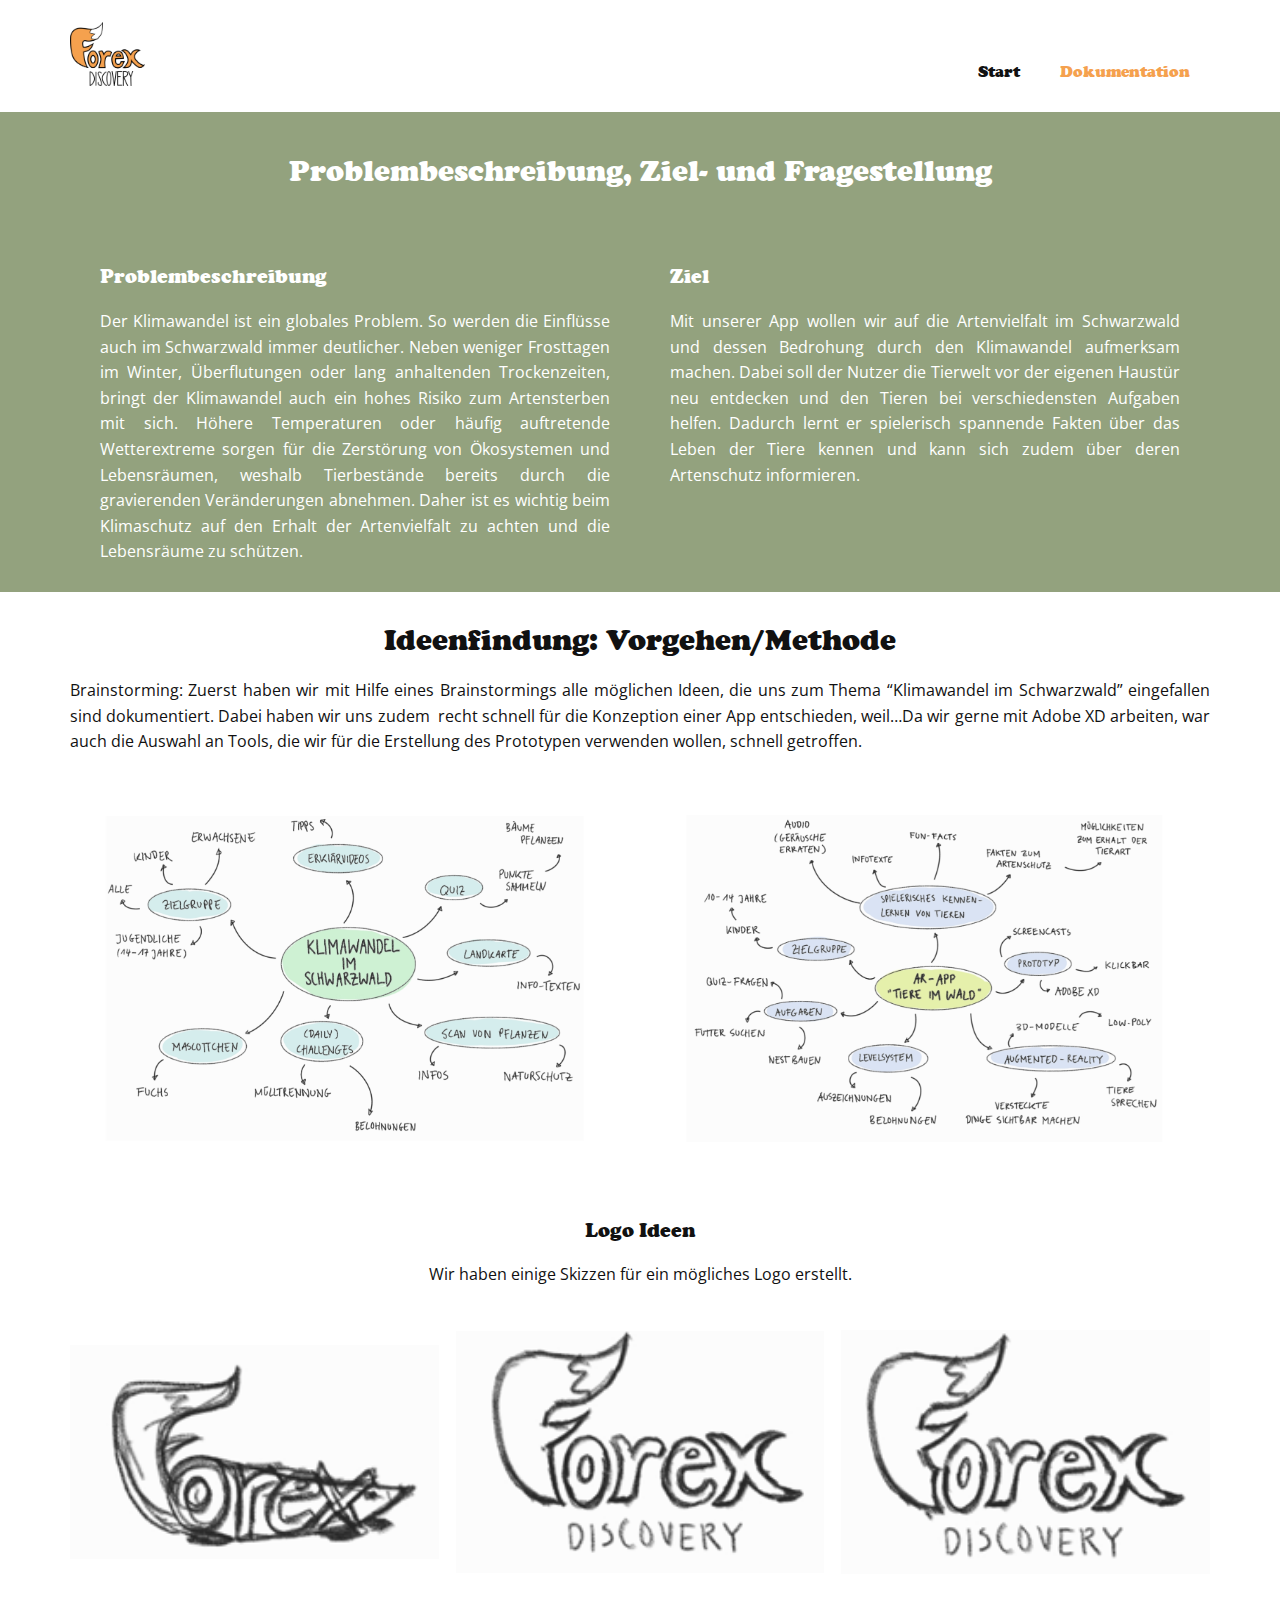
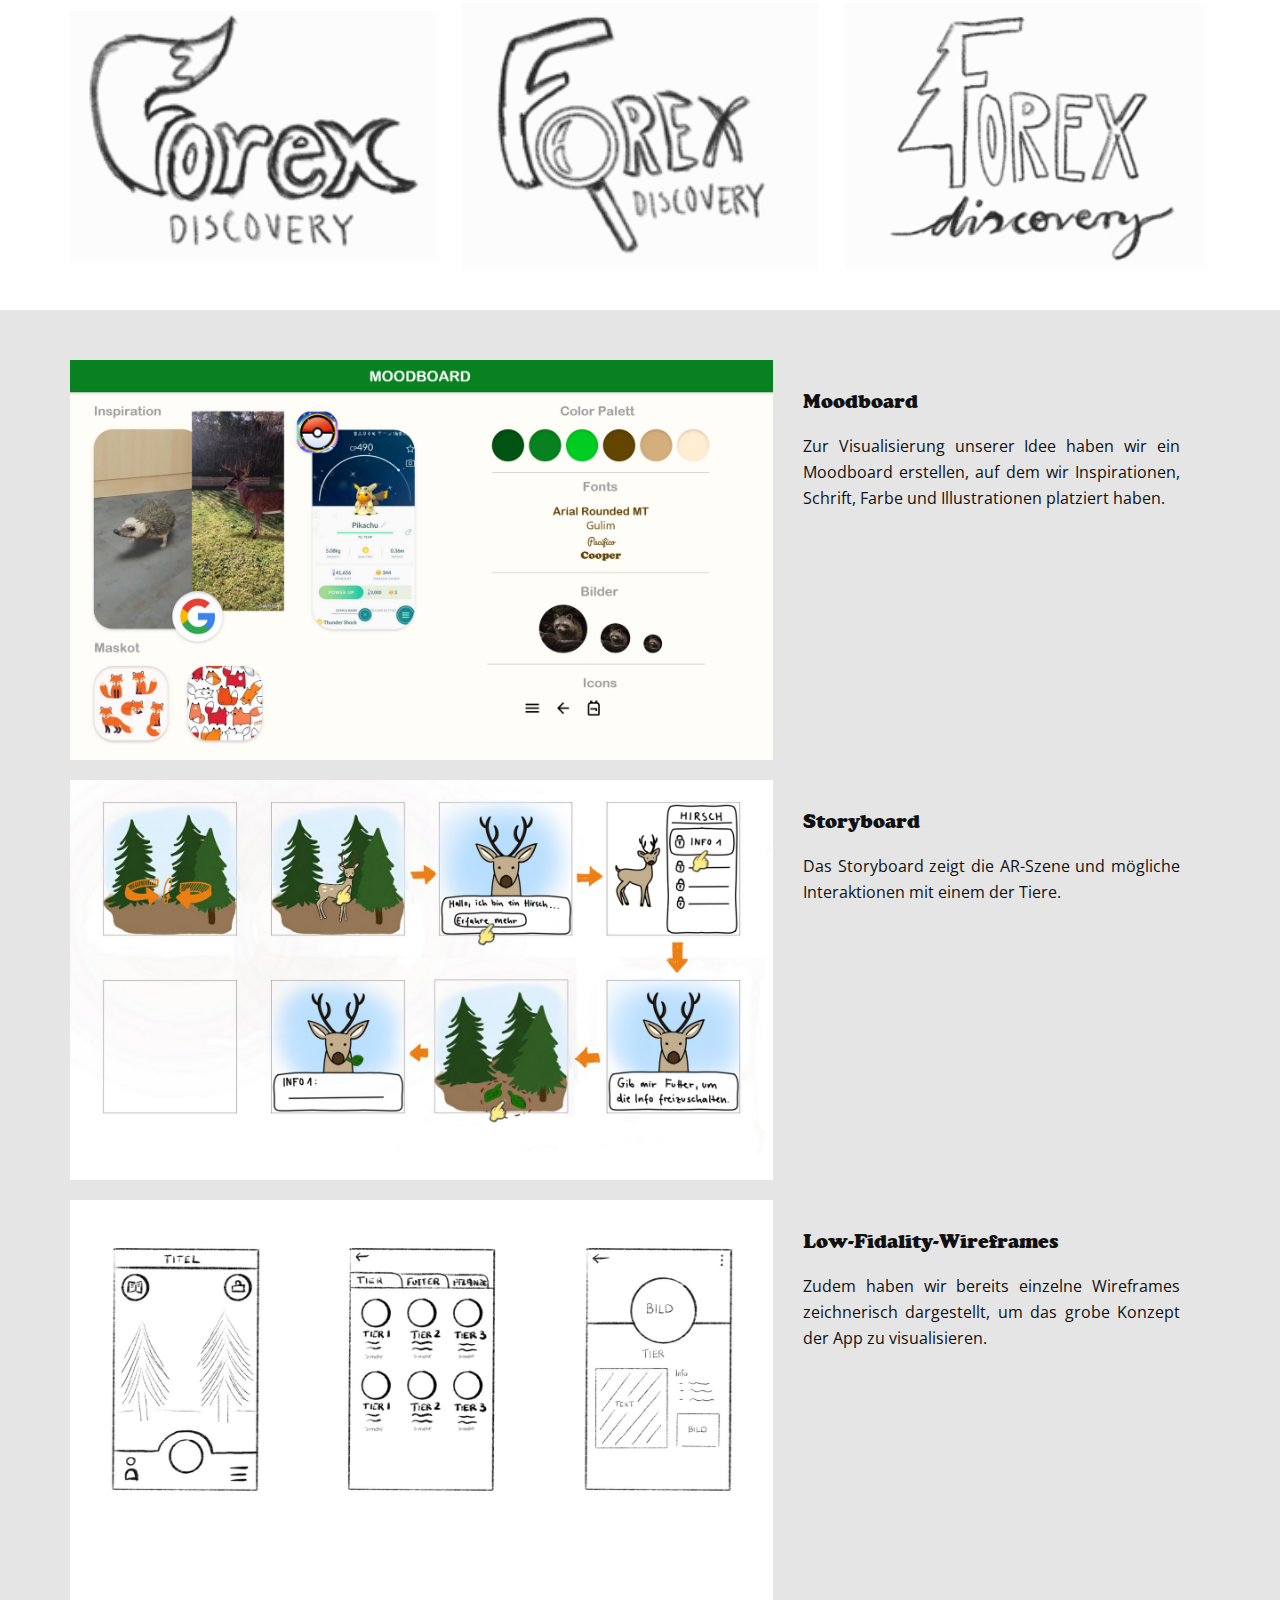
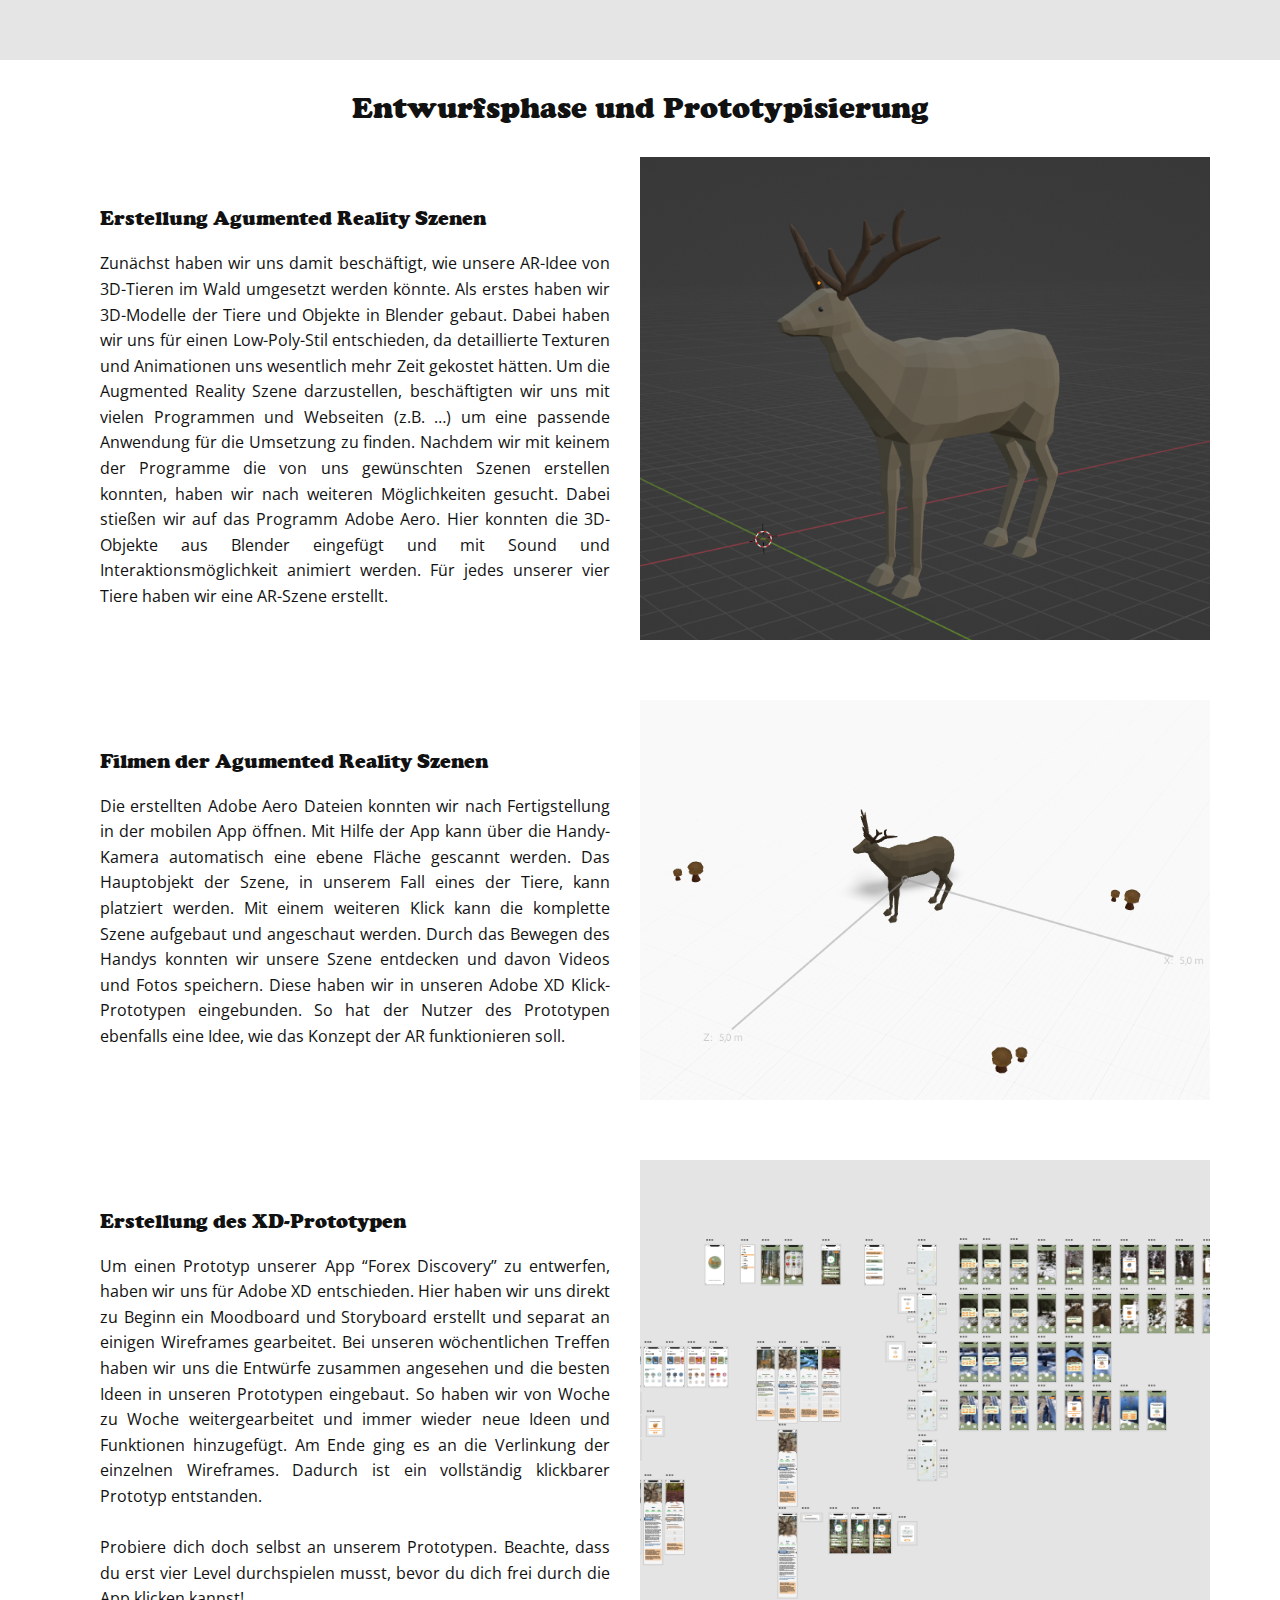
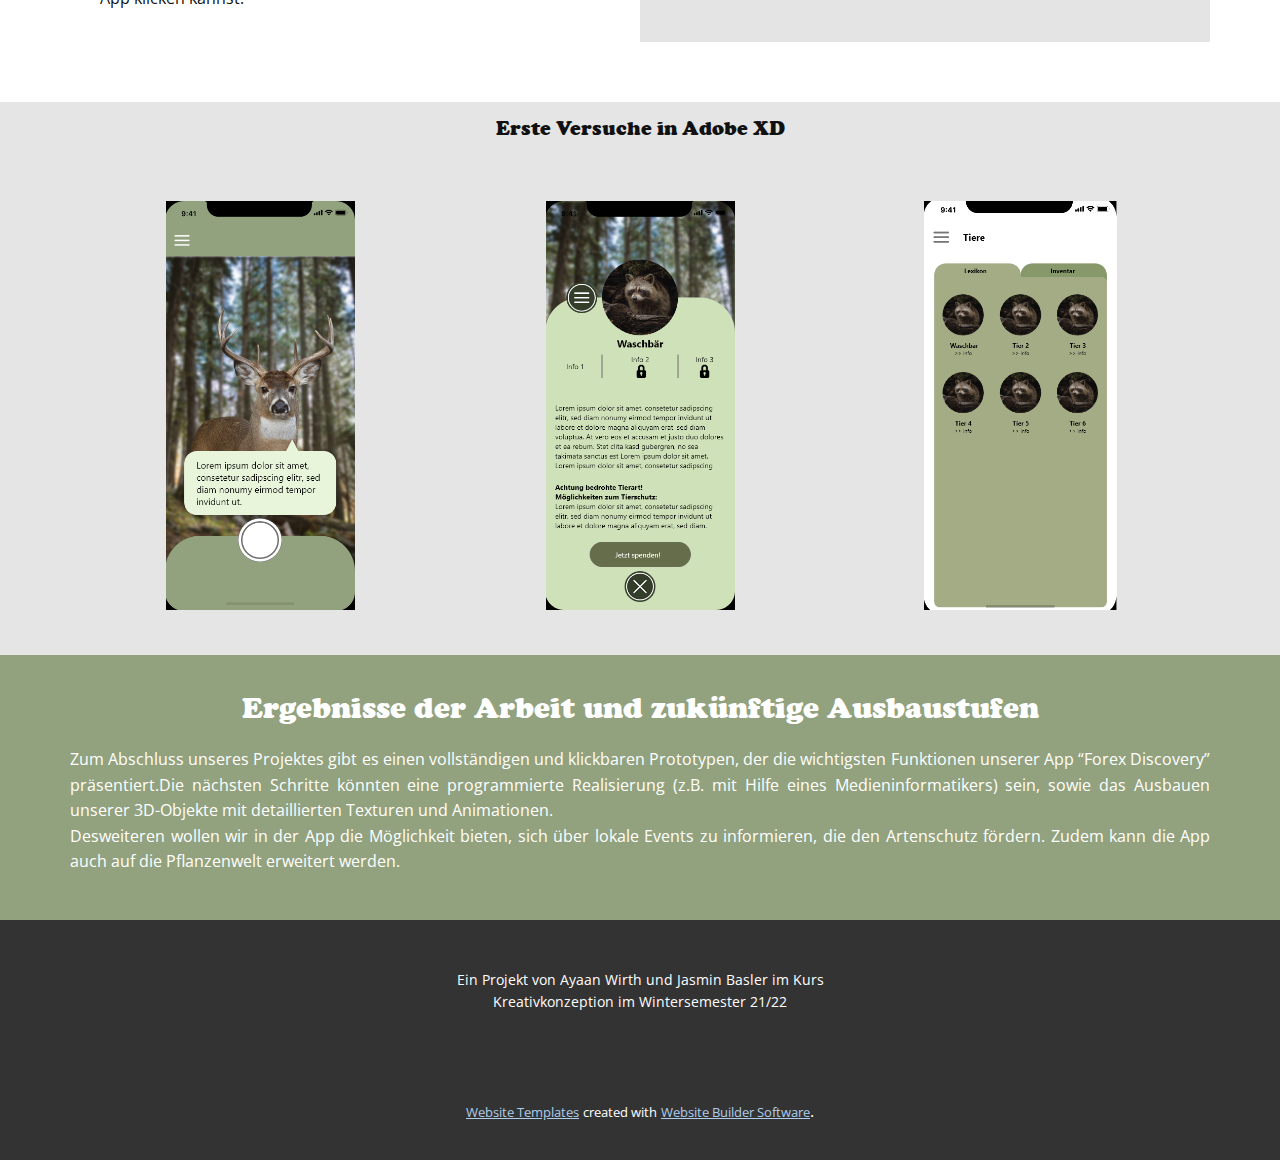
==== commit 193c2b88: "Update" ====
--- a/Dokumentation/Dokumentation.html
+++ b/Dokumentation/Dokumentation.html
@@ -12,7 +12,9 @@
     <script class="u-script" type="text/javascript" src="jquery.js" defer=""></script>
     <script class="u-script" type="text/javascript" src="nicepage.js" defer=""></script>
     <meta name="generator" content="Nicepage 4.3.3, nicepage.com">
+    
     <link id="u-theme-google-font" rel="stylesheet" href="https://fonts.googleapis.com/css?family=Roboto:100,100i,300,300i,400,400i,500,500i,700,700i,900,900i|Open+Sans:300,300i,400,400i,600,600i,700,700i,800,800i">
+    
     
     
     
@@ -35,7 +37,7 @@
           <img src="images/forex_logo_gesamt.png" class="u-logo-image u-logo-image-1">
         </a>
         <nav class="u-menu u-menu-dropdown u-offcanvas u-menu-1">
-          <div class="menu-collapse" style="font-size: 1rem; letter-spacing: 0px;">
+          <div class="menu-collapse u-custom-font" style="font-size: 1rem; letter-spacing: 0px; font-family: CooperBlackRegular;">
             <a class="u-button-style u-custom-left-right-menu-spacing u-custom-padding-bottom u-custom-text-active-color u-custom-text-hover-color u-custom-top-bottom-menu-spacing u-nav-link u-text-active-palette-1-base u-text-hover-palette-2-base" href="#">
               <svg class="u-svg-link" viewBox="0 0 24 24"><use xmlns:xlink="http://www.w3.org/1999/xlink" xlink:href="#menu-hamburger"></use></svg>
               <svg class="u-svg-content" version="1.1" id="menu-hamburger" viewBox="0 0 16 16" x="0px" y="0px" xmlns:xlink="http://www.w3.org/1999/xlink" xmlns="http://www.w3.org/2000/svg"><g><rect y="1" width="16" height="2"></rect><rect y="7" width="16" height="2"></rect><rect y="13" width="16" height="2"></rect>
@@ -43,7 +45,7 @@
             </a>
           </div>
           <div class="u-custom-menu u-nav-container">
-            <ul class="u-nav u-unstyled u-nav-1"><li class="u-nav-item"><a class="u-button-style u-nav-link u-text-active-custom-color-1 u-text-hover-custom-color-1" href="Start.html" style="padding: 10px 20px;">Start</a>
+            <ul class="u-custom-font u-nav u-unstyled u-nav-1"><li class="u-nav-item"><a class="u-button-style u-nav-link u-text-active-custom-color-1 u-text-hover-custom-color-1" href="Start.html" style="padding: 10px 20px;">Start</a>
 </li><li class="u-nav-item"><a class="u-button-style u-nav-link u-text-active-custom-color-1 u-text-hover-custom-color-1" href="Dokumentation.html" style="padding: 10px 20px;">Dokumentation</a>
 </li></ul>
           </div>
@@ -62,19 +64,19 @@
       </div></header>
     <section class="u-clearfix u-custom-color-2 u-section-1" id="sec-b5c7">
       <div class="u-clearfix u-sheet u-sheet-1">
-        <h3 class="u-align-center u-text u-text-1">Problembeschreibung, Ziel- und Fragestellung</h3>
+        <h3 class="u-align-center u-custom-font u-text u-text-1">Problembeschreibung, Ziel- und Fragestellung</h3>
         <div class="u-clearfix u-expanded-width u-layout-wrap u-layout-wrap-1">
           <div class="u-layout">
             <div class="u-layout-row">
               <div class="u-container-style u-layout-cell u-size-30 u-layout-cell-1">
                 <div class="u-container-layout u-container-layout-1">
-                  <h5 class="u-align-left u-text u-text-default u-text-2">Problembeschreibung</h5>
+                  <h5 class="u-align-left u-custom-font u-text u-text-default u-text-2">Problembeschreibung</h5>
                   <p class="u-align-justify u-text u-text-default u-text-3"> Der Klimawandel ist ein globales Problem. So werden die Einflüsse auch im Schwarzwald immer deutlicher. Neben weniger Frosttagen im Winter, Überflutungen oder lang anhaltenden Trockenzeiten, bringt der Klimawandel auch ein hohes Risiko zum Artensterben mit sich.&nbsp;Höhere Temperaturen oder häufig auftretende Wetterextreme sorgen für die Zerstörung von Ökosystemen und Lebensräumen, weshalb Tierbestände bereits durch die gravierenden Veränderungen abnehmen.&nbsp;Daher ist es wichtig beim Klimaschutz auf den Erhalt der Artenvielfalt zu achten und die Lebensräume zu schützen.</p>
                 </div>
               </div>
               <div class="u-container-style u-layout-cell u-size-30 u-layout-cell-2">
                 <div class="u-container-layout u-container-layout-2">
-                  <h5 class="u-text u-text-4">Ziel</h5>
+                  <h5 class="u-custom-font u-text u-text-4">Ziel</h5>
                   <p class="u-align-justify u-text u-text-default u-text-5"> Mit unserer App wollen wir auf die Artenvielfalt im Schwarzwald und dessen Bedrohung durch den Klimawandel aufmerksam machen.&nbsp;Dabei soll der Nutzer die Tierwelt vor der eigenen Haustür neu entdecken und den Tieren bei verschiedensten Aufgaben helfen. Dadurch lernt er spielerisch spannende Fakten über das Leben der Tiere kennen und kann sich zudem über deren Artenschutz informieren.</p>
                 </div>
               </div>
@@ -85,8 +87,8 @@
     </section>
     <section class="u-clearfix u-section-2" id="sec-9dc4">
       <div class="u-clearfix u-sheet u-sheet-1">
-        <h3 class="u-align-center u-text u-text-1">Ideenfindung: Vorgehen/Methode</h3>
-        <p class="u-align-justify u-text u-text-default u-text-2"> Brainstorming: Zuerst haben wir mit Hilfe eines Brainstormings alle möglichen Ideen, die uns zum Thema “Klimawandel im Schwarzwald” eingefallen sind dokumentiert.&nbsp;Dabei haben wir uns zudem&nbsp; recht schnell für die Konzeption einer App entschieden, weil…Da wir gerne mit Adobe XD arbeiten, war auch die Auswahl an Tools, die wir für die Erstellung des Prototypen verwenden wollen, schnell getroffen.</p>
+        <h3 class="u-align-center u-custom-font u-text u-text-1">Ideenfindung: Vorgehen/Methode</h3>
+        <p class="u-align-justify u-text u-text-2"> Brainstorming: Zuerst haben wir mit Hilfe eines Brainstormings alle möglichen Ideen, die uns zum Thema “Klimawandel im Schwarzwald” eingefallen sind dokumentiert.&nbsp;Dabei haben wir uns zudem&nbsp; recht schnell für die Konzeption einer App entschieden, weil…Da wir gerne mit Adobe XD arbeiten, war auch die Auswahl an Tools, die wir für die Erstellung des Prototypen verwenden wollen, schnell getroffen.</p>
         <div class="u-clearfix u-expanded-width u-layout-wrap u-layout-wrap-1">
           <div class="u-layout">
             <div class="u-layout-row">
@@ -107,8 +109,8 @@
     </section>
     <section class="u-align-center u-clearfix u-section-3" id="sec-21e4">
       <div class="u-clearfix u-sheet u-valign-middle u-sheet-1">
-        <h5 class="u-text u-text-default u-text-1">Logo Ideen</h5>
-        <p class="u-text u-text-2">Wir haben einige Skizzen erstellt für ein mögliches Logo.</p>
+        <h5 class="u-custom-font u-text u-text-default u-text-1">Logo Ideen</h5>
+        <p class="u-text u-text-2">Wir haben einige Skizzen für ein mögliches Logo erstellt.</p>
         <div class="u-expanded-width u-gallery u-layout-grid u-lightbox u-show-text-on-hover u-gallery-1">
           <div class="u-gallery-inner u-gallery-inner-1">
             <div class="u-effect-fade u-gallery-item">
@@ -170,7 +172,7 @@
       </div>
     </section>
     <section class="u-align-center u-clearfix u-grey-10 u-section-4" id="sec-5b16">
-      <div class="u-align-left u-clearfix u-sheet u-valign-middle u-sheet-1">
+      <div class="u-align-left u-clearfix u-sheet u-sheet-1">
         <div class="u-clearfix u-expanded-width u-grey-10 u-gutter-0 u-layout-wrap u-layout-wrap-1">
           <div class="u-layout">
             <div class="u-layout-row">
@@ -179,7 +181,7 @@
               </div>
               <div class="u-container-style u-layout-cell u-size-23 u-layout-cell-2">
                 <div class="u-container-layout u-container-layout-2">
-                  <h5 class="u-text u-text-default u-text-1">Moodboard</h5>
+                  <h5 class="u-custom-font u-text u-text-default u-text-1">Moodboard</h5>
                   <p class="u-align-justify u-text u-text-2"> Zur Visualisierung unserer Idee haben wir ein Moodboard erstellen, auf dem wir Inspirationen, Schrift, Farbe und Illustrationen platziert haben.&nbsp;</p>
                 </div>
               </div>
@@ -194,7 +196,7 @@
               </div>
               <div class="u-container-style u-layout-cell u-size-23 u-layout-cell-4">
                 <div class="u-container-layout u-container-layout-4">
-                  <h5 class="u-text u-text-default u-text-3">Storyboard</h5>
+                  <h5 class="u-custom-font u-text u-text-default u-text-3">Storyboard</h5>
                   <p class="u-align-justify u-text u-text-4">Das Storyboard zeigt die AR-Szene und mögliche Interaktionen mit einem der Tiere.</p>
                 </div>
               </div>
@@ -209,7 +211,7 @@
               </div>
               <div class="u-container-style u-layout-cell u-size-23 u-layout-cell-6">
                 <div class="u-container-layout u-container-layout-6">
-                  <h5 class="u-text u-text-default u-text-5">Low-Fidality-Wireframes</h5>
+                  <h5 class="u-custom-font u-text u-text-default u-text-5">Low-Fidality-Wireframes</h5>
                   <p class="u-align-justify u-text u-text-6"> Zudem haben wir bereits einzelne Wireframes zeichnerisch dargestellt, um das grobe Konzept der App zu visualisieren.</p>
                 </div>
               </div>
@@ -220,13 +222,13 @@
     </section>
     <section class="u-clearfix u-section-5" id="sec-9fa9">
       <div class="u-clearfix u-sheet u-sheet-1">
-        <h3 class="u-align-center u-text u-text-default u-text-1">Entwurfsphase und Prototypisierung</h3>
+        <h3 class="u-align-center u-custom-font u-text u-text-default u-text-1">Entwurfsphase und Prototypisierung</h3>
         <div class="u-clearfix u-expanded-width u-layout-wrap u-layout-wrap-1">
           <div class="u-layout">
             <div class="u-layout-row">
               <div class="u-container-style u-layout-cell u-size-30 u-layout-cell-1">
                 <div class="u-container-layout u-container-layout-1">
-                  <h5 class="u-text u-text-2">Erstellung Agumented Reality Szenen</h5>
+                  <h5 class="u-custom-font u-text u-text-2">Erstellung Agumented Reality Szenen</h5>
                   <p class="u-align-justify u-text u-text-default u-text-3"> Zunächst haben wir uns damit beschäftigt, wie unsere AR-Idee von 3D-Tieren im Wald umgesetzt werden könnte. Als erstes haben wir 3D-Modelle der Tiere und Objekte in Blender gebaut. Dabei haben wir uns für einen Low-Poly-Stil entschieden, da detaillierte Texturen und Animationen uns wesentlich mehr Zeit gekostet hätten.&nbsp;Um die Augmented Reality Szene darzustellen, beschäftigten wir uns mit vielen Programmen und Webseiten (z.B. …) um eine passende Anwendung für die Umsetzung zu finden. Nachdem wir mit keinem der Programme die von uns gewünschten Szenen erstellen konnten, haben wir nach weiteren Möglichkeiten gesucht. Dabei stießen wir auf das Programm Adobe Aero. Hier konnten die 3D-Objekte aus Blender eingefügt und mit Sound und Interaktionsmöglichkeit animiert werden. Für jedes unserer vier Tiere haben wir eine AR-Szene erstellt.&nbsp;</p>
                 </div>
               </div>
@@ -241,7 +243,7 @@
             <div class="u-layout-row">
               <div class="u-container-style u-layout-cell u-size-30 u-layout-cell-3">
                 <div class="u-container-layout u-container-layout-3">
-                  <h5 class="u-text u-text-4">Filmen der Agumented Reality Szenen</h5>
+                  <h5 class="u-custom-font u-text u-text-4">Filmen der Agumented Reality Szenen</h5>
                   <p class="u-align-justify u-text u-text-default u-text-5"> Die erstellten Adobe Aero Dateien konnten wir nach Fertigstellung in der mobilen App öffnen. Mit Hilfe der App kann über die Handy-Kamera automatisch eine ebene Fläche gescannt werden. Das Hauptobjekt der Szene, in unserem Fall eines der Tiere, kann platziert werden. Mit einem weiteren Klick kann die komplette Szene aufgebaut und angeschaut werden. Durch das Bewegen des Handys konnten wir unsere Szene entdecken und davon Videos und Fotos speichern. Diese haben wir in unseren Adobe XD Klick-Prototypen eingebunden. So hat der Nutzer des Prototypen ebenfalls eine Idee, wie das Konzept der AR funktionieren soll.</p>
                 </div>
               </div>
@@ -256,8 +258,10 @@
             <div class="u-layout-row">
               <div class="u-container-style u-layout-cell u-size-30 u-layout-cell-5">
                 <div class="u-container-layout u-container-layout-5">
-                  <h5 class="u-text u-text-6">Erstellung des XD-Prototypen</h5>
-                  <p class="u-align-justify u-text u-text-default u-text-7"> Um einen Prototyp unserer App “Forex Discovery” zu entwerfen, haben wir uns für Adobe XD entschieden. Hier haben wir uns direkt zu Beginn ein Moodboard und Storyboard erstellt und separat an einigen Wireframes gearbeitet. Bei unseren wöchentlichen Treffen haben wir uns die Entwürfe zusammen angesehen und die besten Ideen in unseren Prototypen eingebaut. So haben wir von Woche zu Woche weitergearbeitet und immer wieder neue Ideen und Funktionen hinzugefügt. Am Ende ging es an die Verlinkung der einzelnen Wireframes. Dadurch ist ein vollständig klickbarer Prototyp entstanden.</p>
+                  <h5 class="u-custom-font u-text u-text-6">Erstellung des XD-Prototypen</h5>
+                  <p class="u-align-justify u-text u-text-default u-text-7"> Um einen Prototyp unserer App “Forex Discovery” zu entwerfen, haben wir uns für Adobe XD entschieden. Hier haben wir uns direkt zu Beginn ein Moodboard und Storyboard erstellt und separat an einigen Wireframes gearbeitet. Bei unseren wöchentlichen Treffen haben wir uns die Entwürfe zusammen angesehen und die besten Ideen in unseren Prototypen eingebaut. So haben wir von Woche zu Woche weitergearbeitet und immer wieder neue Ideen und Funktionen hinzugefügt. Am Ende ging es an die Verlinkung der einzelnen Wireframes. Dadurch ist ein vollständig klickbarer Prototyp entstanden.<br>
+                    <br>Probiere dich doch selbst an unserem Prototypen. Beachte, dass du erst vier Level durchspielen musst, bevor du dich frei durch die App klicken kannst!<br>
+                  </p>
                 </div>
               </div>
               <div class="u-container-style u-image u-layout-cell u-size-30 u-image-3" data-image-width="733" data-image-height="543">
@@ -268,9 +272,35 @@
         </div>
       </div>
     </section>
-    <section class="u-clearfix u-custom-color-2 u-section-6" id="sec-0090">
+    <section class="u-clearfix u-grey-10 u-section-6" id="sec-a500">
+      <div class="u-clearfix u-sheet u-valign-middle u-sheet-1">
+        <h5 class="u-align-center u-custom-font u-text u-text-default u-text-1">Erste Versuche in Adobe XD</h5>
+        <div class="u-clearfix u-expanded-width u-gutter-0 u-layout-wrap u-layout-wrap-1">
+          <div class="u-layout">
+            <div class="u-layout-row">
+              <div class="u-container-style u-layout-cell u-size-20 u-layout-cell-1">
+                <div class="u-container-layout u-valign-top u-container-layout-1">
+                  <img class="u-image u-image-default u-image-1" src="images/InteraktionmitTier.png" alt="" data-image-width="375" data-image-height="810">
+                </div>
+              </div>
+              <div class="u-container-style u-layout-cell u-size-20 u-layout-cell-2">
+                <div class="u-container-layout u-valign-middle u-container-layout-2">
+                  <img class="u-image u-image-default u-image-2" src="images/TierDetailInfo.png" alt="" data-image-width="375" data-image-height="810">
+                </div>
+              </div>
+              <div class="u-container-style u-layout-cell u-size-20 u-layout-cell-3">
+                <div class="u-container-layout u-valign-middle u-container-layout-3">
+                  <img class="u-image u-image-default u-image-3" src="images/Lexikon.png" alt="" data-image-width="375" data-image-height="810">
+                </div>
+              </div>
+            </div>
+          </div>
+        </div>
+      </div>
+    </section>
+    <section class="u-clearfix u-custom-color-2 u-section-7" id="sec-0090">
       <div class="u-align-left u-clearfix u-sheet u-sheet-1">
-        <h3 class="u-align-center u-text u-text-default u-text-1">Ergebnisse der Arbeit und zukünftige Ausbaustufen</h3>
+        <h3 class="u-align-center u-custom-font u-text u-text-default u-text-1">Ergebnisse der Arbeit und zukünftige Ausbaustufen</h3>
         <p class="u-align-justify u-text u-text-2"> Zum Abschluss unseres Projektes gibt es einen vollständigen und klickbaren Prototypen, der die wichtigsten Funktionen unserer App “Forex Discovery” präsentiert.Die nächsten Schritte könnten eine programmierte Realisierung (z.B. mit Hilfe eines Medieninformatikers) sein, sowie das Ausbauen unserer 3D-Objekte mit detaillierten Texturen und Animationen.&nbsp;<br>Desweiteren wollen wir in der App die Möglichkeit bieten, sich über lokale Events zu informieren, die den Artenschutz fördern. Zudem kann die App auch auf die Pflanzenwelt erweitert werden.
         </p>
       </div>
--- a/Dokumentation/nicepage.css
+++ b/Dokumentation/nicepage.css
@@ -35127,6 +35127,7 @@
 .u-header .u-nav-1 {
   font-size: 1rem;
   letter-spacing: 0px;
+  font-family: CooperBlackRegular;
 }
 
 .u-header .u-nav-2 {
--- a/Dokumentation/Dokumentation.css
+++ b/Dokumentation/Dokumentation.css
@@ -7,6 +7,7 @@
 }
 
 .u-section-1 .u-text-1 {
+  font-family: CooperBlackRegular;
   margin: 41px 0 0;
 }
 
@@ -24,6 +25,7 @@
 }
 
 .u-section-1 .u-text-2 {
+  font-family: CooperBlackRegular;
   margin: 20px auto 0 0;
 }
 
@@ -40,7 +42,8 @@
 }
 
 .u-section-1 .u-text-4 {
-  margin: 20px 477px 0 0;
+  font-family: CooperBlackRegular;
+  margin: 20px 460px 0 0;
 }
 
 .u-section-1 .u-text-5 {
@@ -66,7 +69,7 @@
   }
 
   .u-section-1 .u-text-4 {
-    margin-right: 377px;
+    margin-right: 360px;
   }
 }
 
@@ -84,7 +87,7 @@
   }
 
   .u-section-1 .u-text-4 {
-    margin-right: 267px;
+    margin-right: 250px;
   }
 }
 
@@ -106,14 +109,15 @@
 
 @media (max-width: 575px) {
   .u-section-1 .u-text-4 {
-    margin-right: 67px;
+    margin-right: 50px;
   }
 }.u-section-2 .u-sheet-1 {
   min-height: 585px;
 }
 
 .u-section-2 .u-text-1 {
-  width: 446px;
+  font-family: CooperBlackRegular;
+  width: 552px;
   margin: 30px auto 0;
 }
 
@@ -159,6 +163,10 @@
     min-height: 515px;
   }
 
+  .u-section-2 .u-text-1 {
+    width: 446px;
+  }
+
   .u-section-2 .u-layout-wrap-1 {
     position: relative;
   }
@@ -267,17 +275,18 @@
 }
 
 .u-section-3 .u-text-1 {
+  font-family: CooperBlackRegular;
   margin: 40px auto 0;
 }
 
 .u-section-3 .u-text-2 {
   width: 746px;
-  margin: 20px auto 0;
+  margin: 19px auto 0;
 }
 
 .u-section-3 .u-gallery-1 {
   height: 552px;
-  margin-top: 30px;
+  margin-top: 31px;
   margin-bottom: 40px;
   grid-gap: 17px 17px;
 }
@@ -409,6 +418,7 @@
 .u-section-4 .u-text-1 {
   margin-bottom: 0;
   margin-top: 0;
+  font-family: CooperBlackRegular;
 }
 
 .u-section-4 .u-text-2 {
@@ -442,6 +452,7 @@
 .u-section-4 .u-text-3 {
   margin-bottom: 0;
   margin-top: 0;
+  font-family: CooperBlackRegular;
 }
 
 .u-section-4 .u-text-4 {
@@ -450,7 +461,7 @@
 
 .u-section-4 .u-layout-wrap-3 {
   margin-top: 20px;
-  margin-bottom: 50px;
+  margin-bottom: 60px;
   background-image: none;
 }
 
@@ -475,6 +486,7 @@
 .u-section-4 .u-text-5 {
   margin-bottom: 0;
   margin-top: 0;
+  font-family: CooperBlackRegular;
 }
 
 .u-section-4 .u-text-6 {
@@ -483,7 +495,7 @@
 
 @media (max-width: 1199px) {
   .u-section-4 .u-sheet-1 {
-    min-height: 1623px;
+    min-height: 1130px;
   }
 
   .u-section-4 .u-layout-wrap-1 {
@@ -527,7 +539,7 @@
 
 @media (max-width: 991px) {
   .u-section-4 .u-sheet-1 {
-    min-height: 1315px;
+    min-height: 899px;
   }
 
   .u-section-4 .u-image-1 {
@@ -557,7 +569,7 @@
 
 @media (max-width: 767px) {
   .u-section-4 .u-sheet-1 {
-    min-height: 1935px;
+    min-height: 1364px;
   }
 
   .u-section-4 .u-image-1 {
@@ -605,7 +617,7 @@
 
 @media (max-width: 575px) {
   .u-section-4 .u-sheet-1 {
-    min-height: 1479px;
+    min-height: 1022px;
   }
 
   .u-section-4 .u-image-1 {
@@ -624,6 +636,7 @@
 }
 
 .u-section-5 .u-text-1 {
+  font-family: CooperBlackRegular;
   margin: 30px auto 0;
 }
 
@@ -632,7 +645,7 @@
 }
 
 .u-section-5 .u-layout-cell-1 {
-  min-height: 400px;
+  min-height: 474px;
 }
 
 .u-section-5 .u-container-layout-1 {
@@ -640,7 +653,8 @@
 }
 
 .u-section-5 .u-text-2 {
-  margin: 20px 179px 0 0;
+  font-family: CooperBlackRegular;
+  margin: 20px 121px 0 0;
 }
 
 .u-section-5 .u-text-3 {
@@ -672,7 +686,8 @@
 }
 
 .u-section-5 .u-text-4 {
-  margin: 20px 174px 0 0;
+  font-family: CooperBlackRegular;
+  margin: 20px 121px 0 0;
 }
 
 .u-section-5 .u-text-5 {
@@ -696,7 +711,7 @@
 }
 
 .u-section-5 .u-layout-cell-5 {
-  min-height: 400px;
+  min-height: 474px;
 }
 
 .u-section-5 .u-container-layout-5 {
@@ -704,7 +719,8 @@
 }
 
 .u-section-5 .u-text-6 {
-  margin: 20px 250px 0 0;
+  font-family: CooperBlackRegular;
+  margin: 20px 202px 0 0;
 }
 
 .u-section-5 .u-text-7 {
@@ -734,11 +750,11 @@
   }
 
   .u-section-5 .u-layout-cell-1 {
-    min-height: 330px;
+    min-height: 391px;
   }
 
   .u-section-5 .u-text-2 {
-    margin-right: 79px;
+    margin-right: 21px;
   }
 
   .u-section-5 .u-image-1 {
@@ -754,7 +770,7 @@
   }
 
   .u-section-5 .u-text-4 {
-    margin-right: 74px;
+    margin-right: 21px;
   }
 
   .u-section-5 .u-image-2 {
@@ -766,11 +782,11 @@
   }
 
   .u-section-5 .u-layout-cell-5 {
-    min-height: 330px;
+    min-height: 391px;
   }
 
   .u-section-5 .u-text-6 {
-    margin-right: 150px;
+    margin-right: 102px;
   }
 
   .u-section-5 .u-image-3 {
@@ -812,7 +828,7 @@
   }
 
   .u-section-5 .u-text-6 {
-    margin-right: 40px;
+    margin-right: 0;
   }
 
   .u-section-5 .u-image-3 {
@@ -881,10 +897,6 @@
     min-height: 239px;
   }
 
-  .u-section-5 .u-text-6 {
-    margin-right: 0;
-  }
-
   .u-section-5 .u-image-3 {
     min-height: 239px;
   }
@@ -893,13 +905,191 @@
 }
 
 .u-section-6 .u-sheet-1 {
+  min-height: 553px;
+}
+
+.u-section-6 .u-text-1 {
+  font-family: CooperBlackRegular;
+  margin: 9px auto 0;
+}
+
+.u-section-6 .u-layout-wrap-1 {
+  margin-top: 30px;
+  margin-bottom: 9px;
+}
+
+.u-section-6 .u-layout-cell-1 {
+  min-height: 469px;
+}
+
+.u-section-6 .u-container-layout-1 {
+  padding: 30px;
+}
+
+.u-section-6 .u-image-1 {
+  width: 189px;
+  height: 409px;
+  margin: 0 auto;
+}
+
+.u-section-6 .u-layout-cell-2 {
+  min-height: 469px;
+}
+
+.u-section-6 .u-container-layout-2 {
+  padding: 30px;
+}
+
+.u-section-6 .u-image-2 {
+  width: 189px;
+  height: 409px;
+  margin: 0 auto;
+}
+
+.u-section-6 .u-layout-cell-3 {
+  min-height: 469px;
+}
+
+.u-section-6 .u-container-layout-3 {
+  padding: 30px;
+}
+
+.u-section-6 .u-image-3 {
+  width: 193px;
+  height: 409px;
+  margin: 0 auto;
+}
+
+@media (max-width: 1199px) {
+  .u-section-6 .u-sheet-1 {
+    min-height: 617px;
+  }
+
+  .u-section-6 .u-layout-wrap-1 {
+    position: relative;
+  }
+
+  .u-section-6 .u-layout-cell-1 {
+    min-height: 387px;
+  }
+
+  .u-section-6 .u-image-1 {
+    height: 408px;
+  }
+
+  .u-section-6 .u-layout-cell-2 {
+    min-height: 387px;
+  }
+
+  .u-section-6 .u-image-2 {
+    height: 408px;
+  }
+
+  .u-section-6 .u-layout-cell-3 {
+    min-height: 387px;
+  }
+}
+
+@media (max-width: 991px) {
+  .u-section-6 .u-sheet-1 {
+    min-height: 540px;
+  }
+
+  .u-section-6 .u-layout-cell-1 {
+    min-height: 296px;
+  }
+
+  .u-section-6 .u-image-1 {
+    width: 180px;
+    height: 389px;
+  }
+
+  .u-section-6 .u-layout-cell-2 {
+    min-height: 296px;
+  }
+
+  .u-section-6 .u-image-2 {
+    width: 180px;
+    height: 389px;
+  }
+
+  .u-section-6 .u-layout-cell-3 {
+    min-height: 296px;
+  }
+
+  .u-section-6 .u-image-3 {
+    width: 180px;
+    height: 381px;
+  }
+}
+
+@media (max-width: 767px) {
+  .u-section-6 .u-sheet-1 {
+    min-height: 1238px;
+  }
+
+  .u-section-6 .u-layout-cell-1 {
+    min-height: 666px;
+  }
+
+  .u-section-6 .u-container-layout-1 {
+    padding-left: 10px;
+    padding-right: 10px;
+  }
+
+  .u-section-6 .u-layout-cell-2 {
+    min-height: 666px;
+  }
+
+  .u-section-6 .u-container-layout-2 {
+    padding-left: 10px;
+    padding-right: 10px;
+  }
+
+  .u-section-6 .u-layout-cell-3 {
+    min-height: 666px;
+  }
+
+  .u-section-6 .u-container-layout-3 {
+    padding-left: 10px;
+    padding-right: 10px;
+  }
+}
+
+@media (max-width: 575px) {
+  .u-section-6 .u-sheet-1 {
+    min-height: 816px;
+  }
+
+  .u-section-6 .u-layout-cell-1 {
+    min-height: 419px;
+  }
+
+  .u-section-6 .u-layout-cell-2 {
+    min-height: 419px;
+  }
+
+  .u-section-6 .u-layout-cell-3 {
+    min-height: 419px;
+  }
+} .u-section-7 {
+  background-image: none;
+}
+
+.u-section-7 .u-sheet-1 {
   min-height: 262px;
 }
 
-.u-section-6 .u-text-1 {
+.u-section-7 .u-text-1 {
+  font-family: CooperBlackRegular;
   margin: 35px auto 0;
 }
 
-.u-section-6 .u-text-2 {
+.u-section-7 .u-text-2 {
   margin: 21px 0 45px;
+}@font-face {
+  font-family: 'CooperBlackRegular';
+  font-style: normal;
+  font-weight: 400;
+  src: url(fonts/CooperBlackRegular.ttf);
 }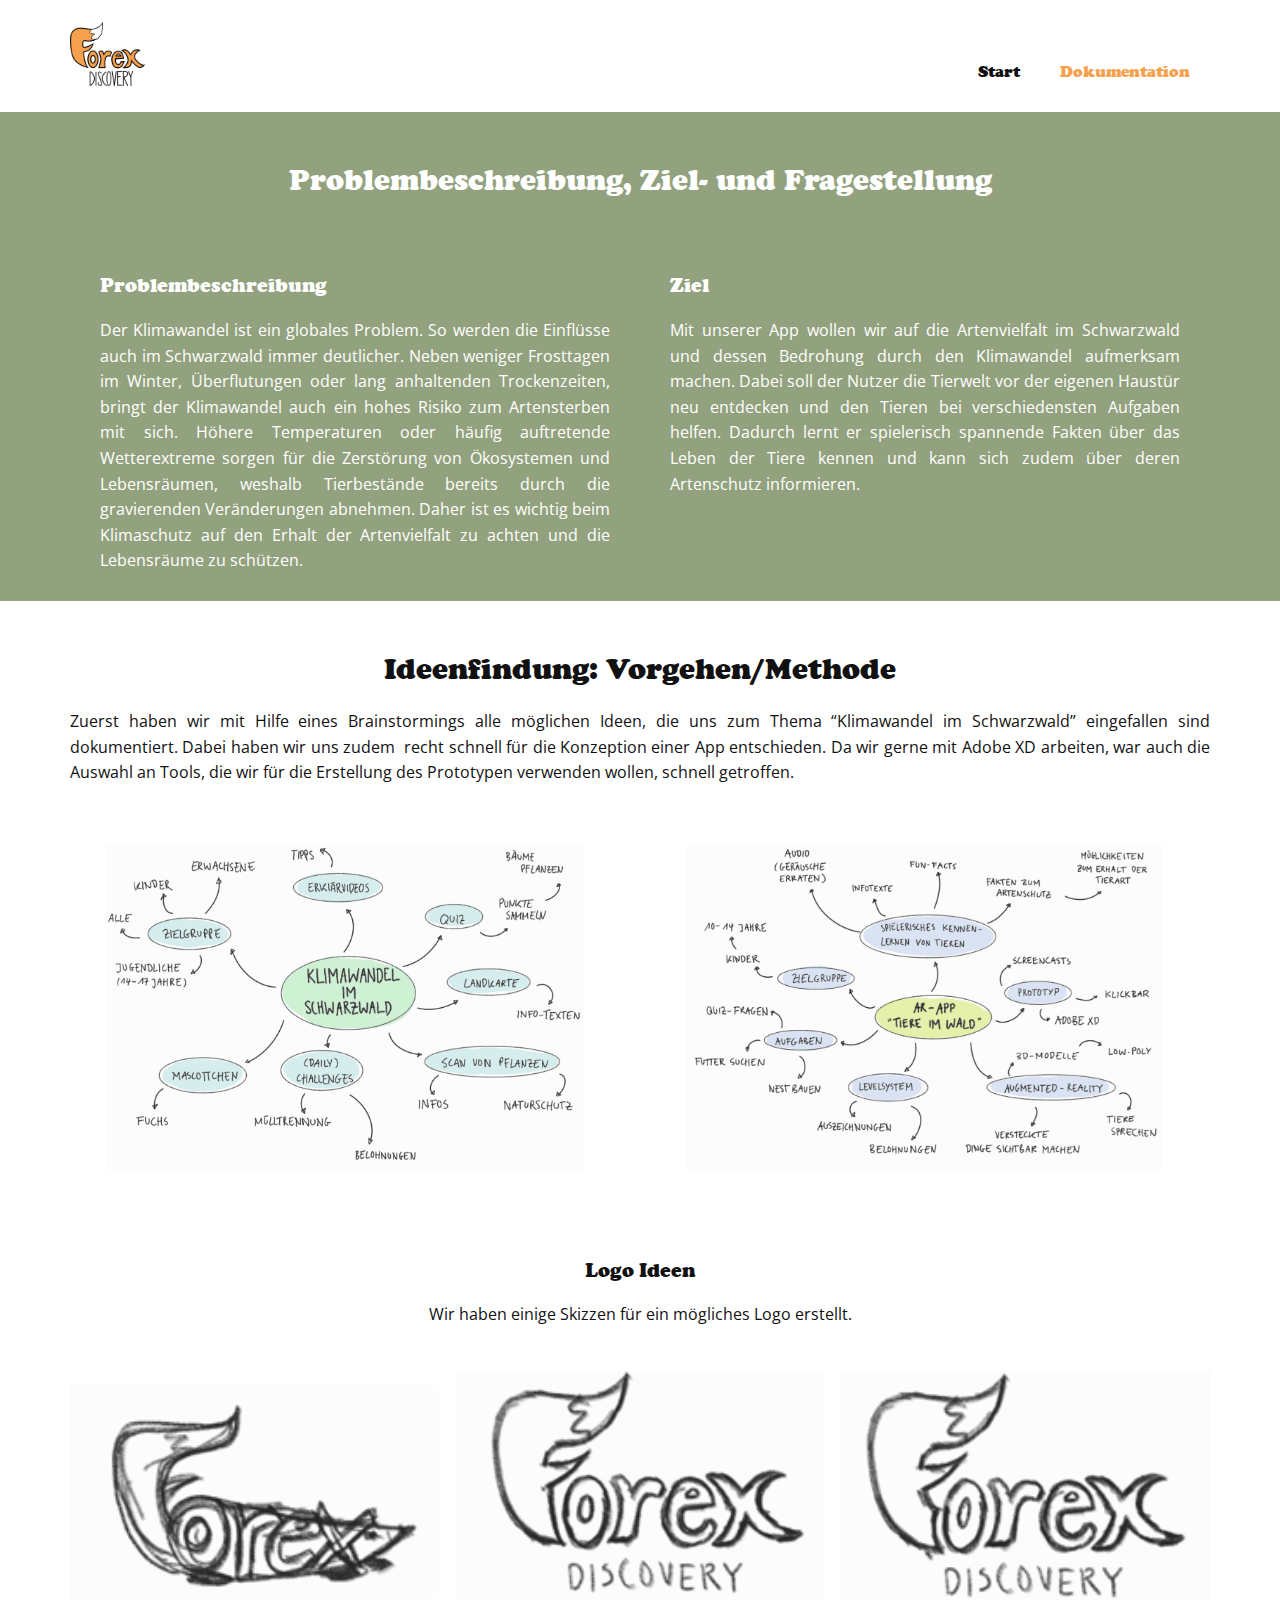
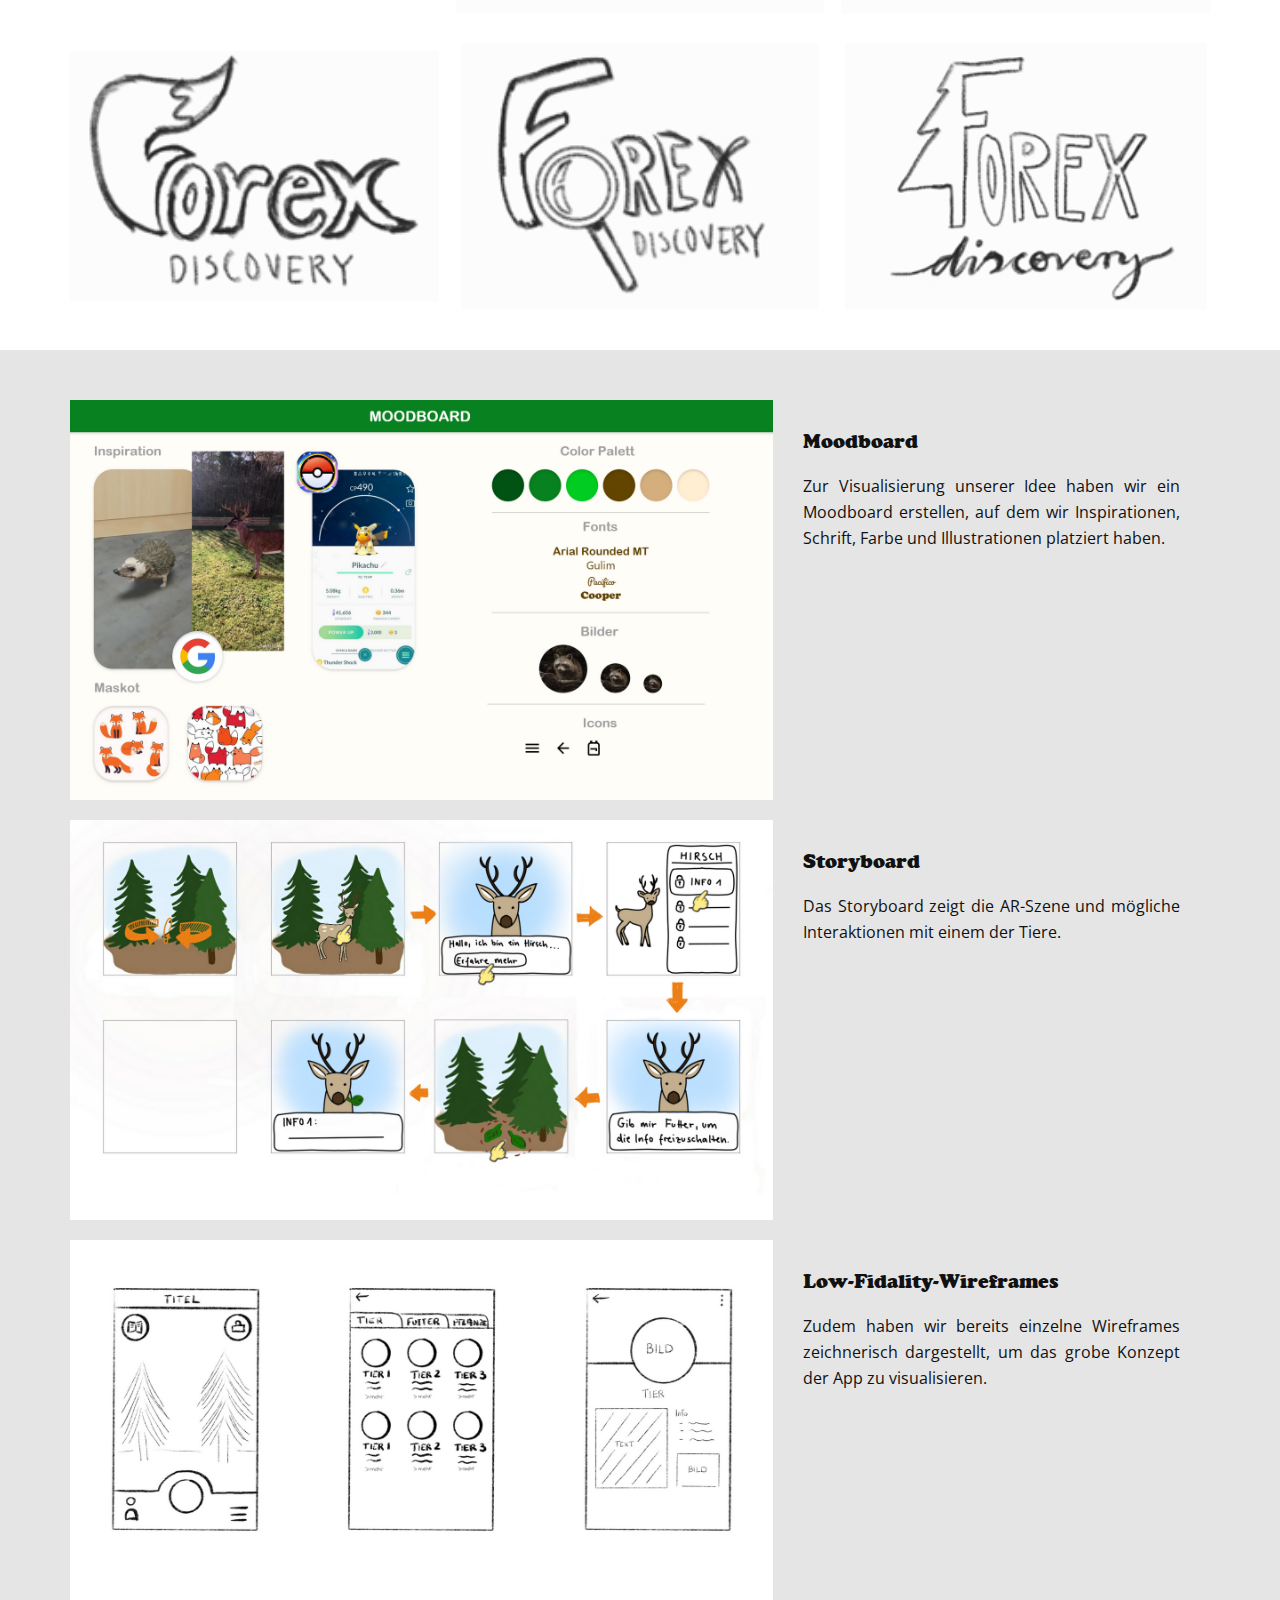
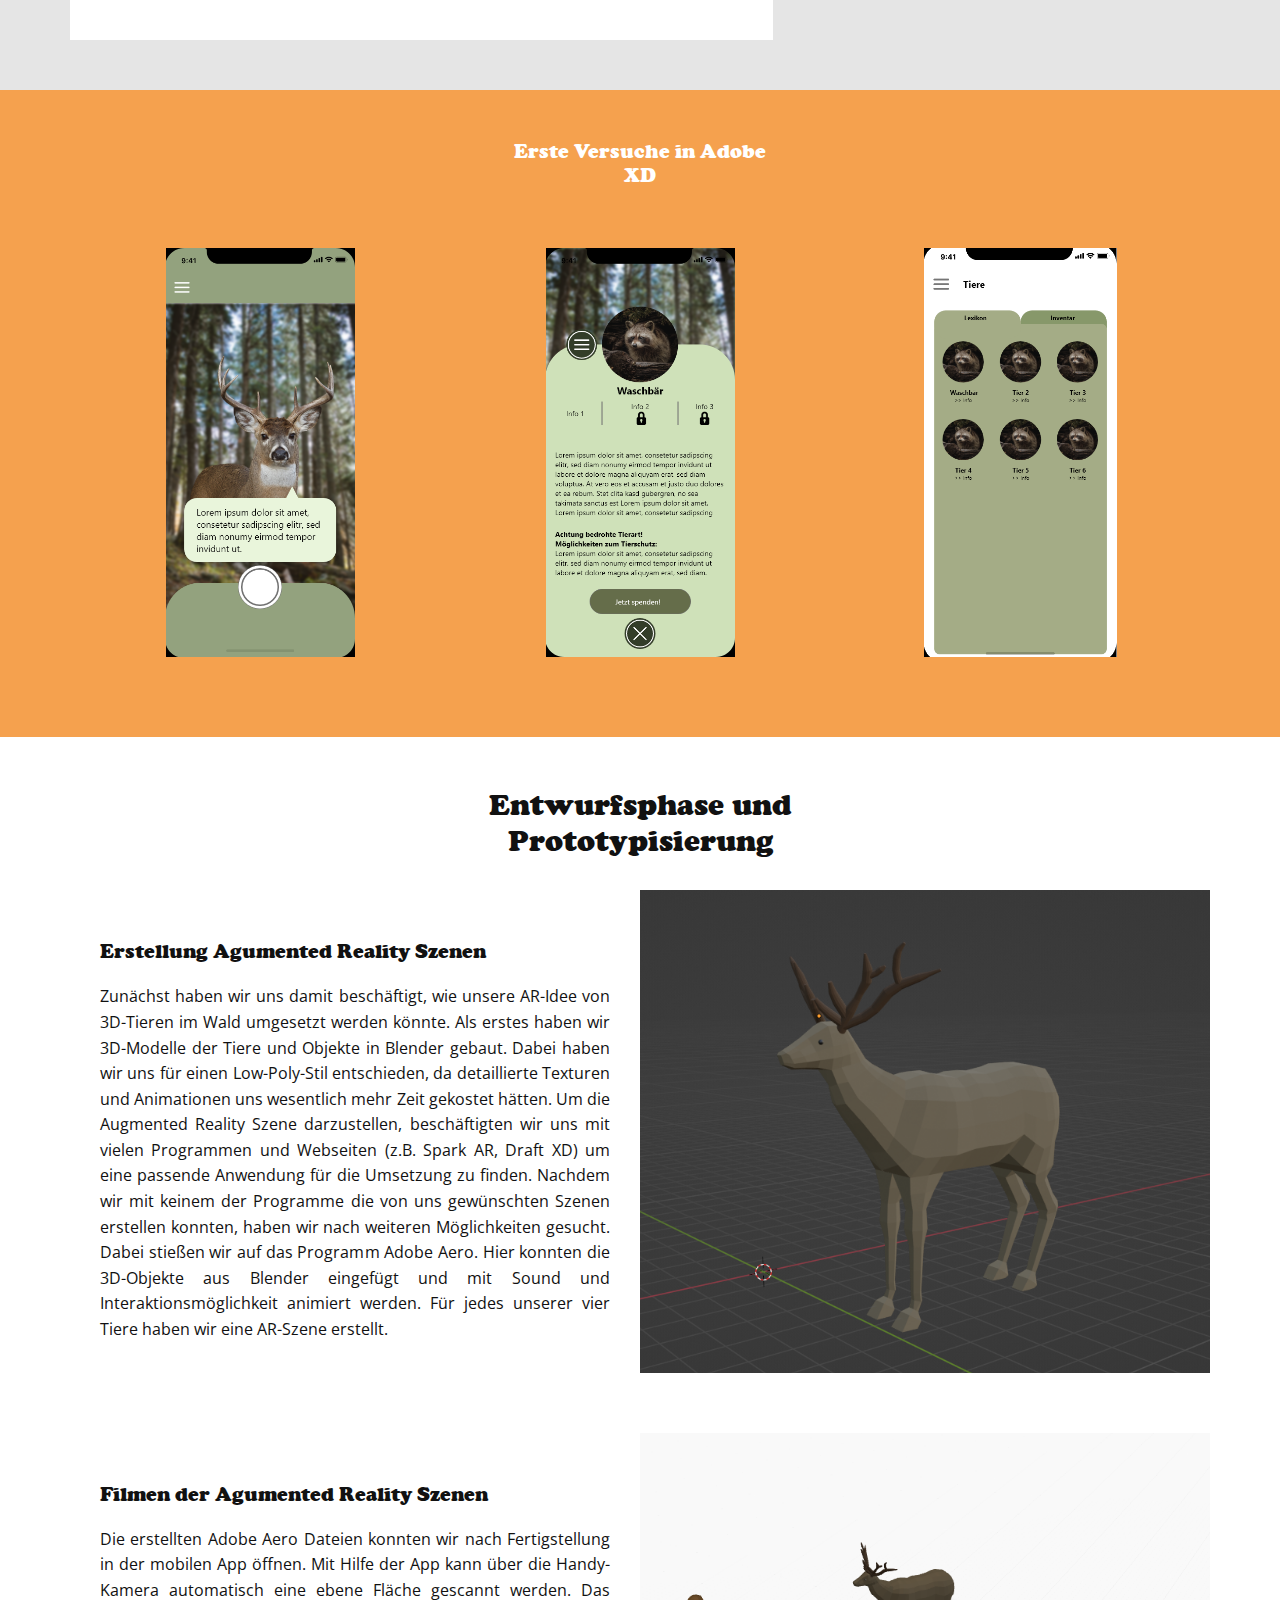
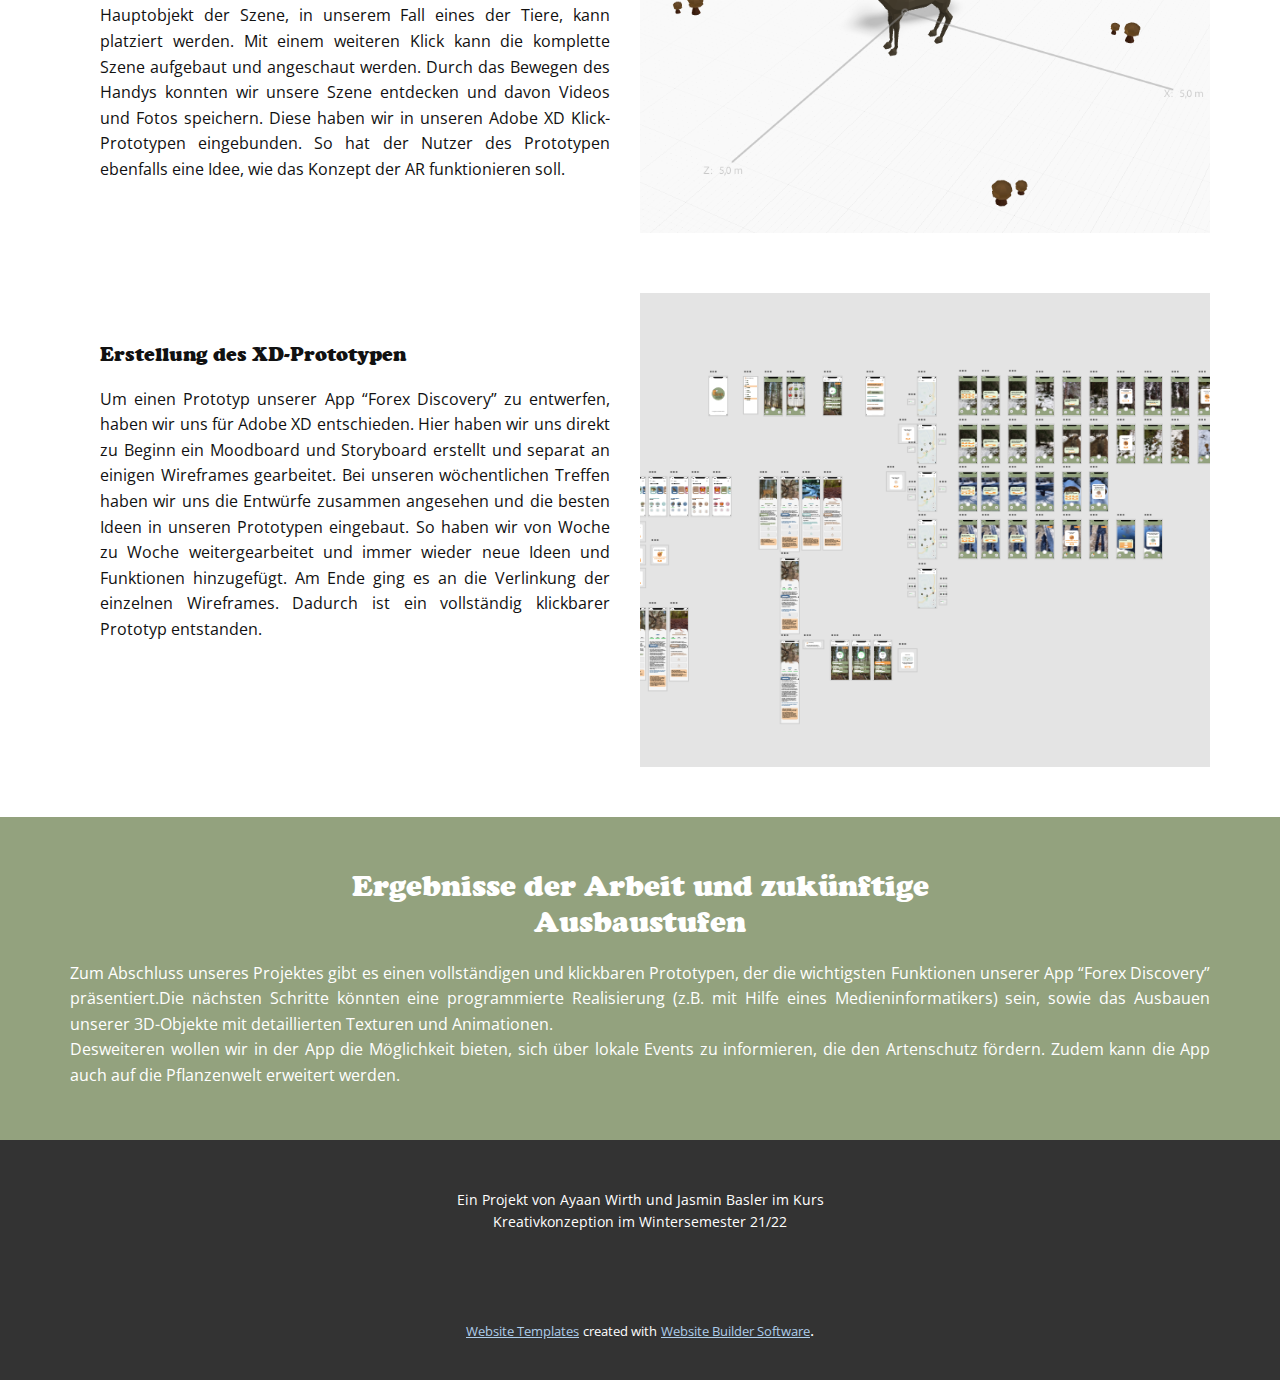
==== commit f030b246: "Update Link" ====
--- a/Dokumentation/Dokumentation.html
+++ b/Dokumentation/Dokumentation.html
@@ -88,7 +88,7 @@
     <section class="u-clearfix u-section-2" id="sec-9dc4">
       <div class="u-clearfix u-sheet u-sheet-1">
         <h3 class="u-align-center u-custom-font u-text u-text-1">Ideenfindung: Vorgehen/Methode</h3>
-        <p class="u-align-justify u-text u-text-2"> Brainstorming: Zuerst haben wir mit Hilfe eines Brainstormings alle möglichen Ideen, die uns zum Thema “Klimawandel im Schwarzwald” eingefallen sind dokumentiert.&nbsp;Dabei haben wir uns zudem&nbsp; recht schnell für die Konzeption einer App entschieden, weil…Da wir gerne mit Adobe XD arbeiten, war auch die Auswahl an Tools, die wir für die Erstellung des Prototypen verwenden wollen, schnell getroffen.</p>
+        <p class="u-align-justify u-text u-text-2"> Zuerst haben wir mit Hilfe eines Brainstormings alle möglichen Ideen, die uns zum Thema “Klimawandel im Schwarzwald” eingefallen sind dokumentiert.&nbsp;Dabei haben wir uns zudem&nbsp; recht schnell für die Konzeption einer App entschieden. Da wir gerne mit Adobe XD arbeiten, war auch die Auswahl an Tools, die wir für die Erstellung des Prototypen verwenden wollen, schnell getroffen.</p>
         <div class="u-clearfix u-expanded-width u-layout-wrap u-layout-wrap-1">
           <div class="u-layout">
             <div class="u-layout-row">
@@ -108,8 +108,8 @@
       </div>
     </section>
     <section class="u-align-center u-clearfix u-section-3" id="sec-21e4">
-      <div class="u-clearfix u-sheet u-valign-middle u-sheet-1">
-        <h5 class="u-custom-font u-text u-text-default u-text-1">Logo Ideen</h5>
+      <div class="u-clearfix u-sheet u-sheet-1">
+        <h5 class="u-custom-font u-text u-text-1">Logo Ideen</h5>
         <p class="u-text u-text-2">Wir haben einige Skizzen für ein mögliches Logo erstellt.</p>
         <div class="u-expanded-width u-gallery u-layout-grid u-lightbox u-show-text-on-hover u-gallery-1">
           <div class="u-gallery-inner u-gallery-inner-1">
@@ -220,16 +220,42 @@
         </div>
       </div>
     </section>
-    <section class="u-clearfix u-section-5" id="sec-9fa9">
-      <div class="u-clearfix u-sheet u-sheet-1">
-        <h3 class="u-align-center u-custom-font u-text u-text-default u-text-1">Entwurfsphase und Prototypisierung</h3>
+    <section class="u-clearfix u-custom-color-1 u-section-5" id="sec-a500">
+      <div class="u-clearfix u-sheet u-valign-middle u-sheet-1">
+        <h5 class="u-align-center u-custom-font u-text u-text-1">Erste Versuche in Adobe XD</h5>
+        <div class="u-clearfix u-expanded-width u-gutter-0 u-layout-wrap u-layout-wrap-1">
+          <div class="u-layout">
+            <div class="u-layout-row">
+              <div class="u-container-style u-layout-cell u-size-20 u-layout-cell-1">
+                <div class="u-container-layout u-valign-top u-container-layout-1">
+                  <img class="u-image u-image-default u-image-1" src="images/InteraktionmitTier.png" alt="" data-image-width="375" data-image-height="810">
+                </div>
+              </div>
+              <div class="u-container-style u-layout-cell u-size-20 u-layout-cell-2">
+                <div class="u-container-layout u-valign-middle u-container-layout-2">
+                  <img class="u-image u-image-default u-image-2" src="images/TierDetailInfo.png" alt="" data-image-width="375" data-image-height="810">
+                </div>
+              </div>
+              <div class="u-container-style u-layout-cell u-size-20 u-layout-cell-3">
+                <div class="u-container-layout u-valign-middle u-container-layout-3">
+                  <img class="u-image u-image-default u-image-3" src="images/Lexikon.png" alt="" data-image-width="375" data-image-height="810">
+                </div>
+              </div>
+            </div>
+          </div>
+        </div>
+      </div>
+    </section>
+    <section class="u-clearfix u-section-6" id="sec-9fa9">
+      <div class="u-clearfix u-sheet u-valign-middle u-sheet-1">
+        <h3 class="u-align-center u-custom-font u-text u-text-1">Entwurfsphase und Prototypisierung</h3>
         <div class="u-clearfix u-expanded-width u-layout-wrap u-layout-wrap-1">
           <div class="u-layout">
             <div class="u-layout-row">
               <div class="u-container-style u-layout-cell u-size-30 u-layout-cell-1">
                 <div class="u-container-layout u-container-layout-1">
                   <h5 class="u-custom-font u-text u-text-2">Erstellung Agumented Reality Szenen</h5>
-                  <p class="u-align-justify u-text u-text-default u-text-3"> Zunächst haben wir uns damit beschäftigt, wie unsere AR-Idee von 3D-Tieren im Wald umgesetzt werden könnte. Als erstes haben wir 3D-Modelle der Tiere und Objekte in Blender gebaut. Dabei haben wir uns für einen Low-Poly-Stil entschieden, da detaillierte Texturen und Animationen uns wesentlich mehr Zeit gekostet hätten.&nbsp;Um die Augmented Reality Szene darzustellen, beschäftigten wir uns mit vielen Programmen und Webseiten (z.B. …) um eine passende Anwendung für die Umsetzung zu finden. Nachdem wir mit keinem der Programme die von uns gewünschten Szenen erstellen konnten, haben wir nach weiteren Möglichkeiten gesucht. Dabei stießen wir auf das Programm Adobe Aero. Hier konnten die 3D-Objekte aus Blender eingefügt und mit Sound und Interaktionsmöglichkeit animiert werden. Für jedes unserer vier Tiere haben wir eine AR-Szene erstellt.&nbsp;</p>
+                  <p class="u-align-justify u-text u-text-default u-text-3"> Zunächst haben wir uns damit beschäftigt, wie unsere AR-Idee von 3D-Tieren im Wald umgesetzt werden könnte. Als erstes haben wir 3D-Modelle der Tiere und Objekte in Blender gebaut. Dabei haben wir uns für einen Low-Poly-Stil entschieden, da detaillierte Texturen und Animationen uns wesentlich mehr Zeit gekostet hätten.&nbsp;Um die Augmented Reality Szene darzustellen, beschäftigten wir uns mit vielen Programmen und Webseiten (z.B. Spark AR, Draft XD) um eine passende Anwendung für die Umsetzung zu finden. Nachdem wir mit keinem der Programme die von uns gewünschten Szenen erstellen konnten, haben wir nach weiteren Möglichkeiten gesucht. Dabei stießen wir auf das Programm Adobe Aero. Hier konnten die 3D-Objekte aus Blender eingefügt und mit Sound und Interaktionsmöglichkeit animiert werden. Für jedes unserer vier Tiere haben wir eine AR-Szene erstellt.&nbsp;</p>
                 </div>
               </div>
               <div class="u-container-style u-image u-layout-cell u-size-30 u-image-1" data-image-width="769" data-image-height="619">
@@ -260,7 +286,6 @@
                 <div class="u-container-layout u-container-layout-5">
                   <h5 class="u-custom-font u-text u-text-6">Erstellung des XD-Prototypen</h5>
                   <p class="u-align-justify u-text u-text-default u-text-7"> Um einen Prototyp unserer App “Forex Discovery” zu entwerfen, haben wir uns für Adobe XD entschieden. Hier haben wir uns direkt zu Beginn ein Moodboard und Storyboard erstellt und separat an einigen Wireframes gearbeitet. Bei unseren wöchentlichen Treffen haben wir uns die Entwürfe zusammen angesehen und die besten Ideen in unseren Prototypen eingebaut. So haben wir von Woche zu Woche weitergearbeitet und immer wieder neue Ideen und Funktionen hinzugefügt. Am Ende ging es an die Verlinkung der einzelnen Wireframes. Dadurch ist ein vollständig klickbarer Prototyp entstanden.<br>
-                    <br>Probiere dich doch selbst an unserem Prototypen. Beachte, dass du erst vier Level durchspielen musst, bevor du dich frei durch die App klicken kannst!<br>
                   </p>
                 </div>
               </div>
@@ -272,35 +297,9 @@
         </div>
       </div>
     </section>
-    <section class="u-clearfix u-grey-10 u-section-6" id="sec-a500">
-      <div class="u-clearfix u-sheet u-valign-middle u-sheet-1">
-        <h5 class="u-align-center u-custom-font u-text u-text-default u-text-1">Erste Versuche in Adobe XD</h5>
-        <div class="u-clearfix u-expanded-width u-gutter-0 u-layout-wrap u-layout-wrap-1">
-          <div class="u-layout">
-            <div class="u-layout-row">
-              <div class="u-container-style u-layout-cell u-size-20 u-layout-cell-1">
-                <div class="u-container-layout u-valign-top u-container-layout-1">
-                  <img class="u-image u-image-default u-image-1" src="images/InteraktionmitTier.png" alt="" data-image-width="375" data-image-height="810">
-                </div>
-              </div>
-              <div class="u-container-style u-layout-cell u-size-20 u-layout-cell-2">
-                <div class="u-container-layout u-valign-middle u-container-layout-2">
-                  <img class="u-image u-image-default u-image-2" src="images/TierDetailInfo.png" alt="" data-image-width="375" data-image-height="810">
-                </div>
-              </div>
-              <div class="u-container-style u-layout-cell u-size-20 u-layout-cell-3">
-                <div class="u-container-layout u-valign-middle u-container-layout-3">
-                  <img class="u-image u-image-default u-image-3" src="images/Lexikon.png" alt="" data-image-width="375" data-image-height="810">
-                </div>
-              </div>
-            </div>
-          </div>
-        </div>
-      </div>
-    </section>
     <section class="u-clearfix u-custom-color-2 u-section-7" id="sec-0090">
-      <div class="u-align-left u-clearfix u-sheet u-sheet-1">
-        <h3 class="u-align-center u-custom-font u-text u-text-default u-text-1">Ergebnisse der Arbeit und zukünftige Ausbaustufen</h3>
+      <div class="u-align-left u-clearfix u-sheet u-valign-middle u-sheet-1">
+        <h3 class="u-align-center u-custom-font u-text u-text-1">Ergebnisse der Arbeit und zukünftige Ausbaustufen</h3>
         <p class="u-align-justify u-text u-text-2"> Zum Abschluss unseres Projektes gibt es einen vollständigen und klickbaren Prototypen, der die wichtigsten Funktionen unserer App “Forex Discovery” präsentiert.Die nächsten Schritte könnten eine programmierte Realisierung (z.B. mit Hilfe eines Medieninformatikers) sein, sowie das Ausbauen unserer 3D-Objekte mit detaillierten Texturen und Animationen.&nbsp;<br>Desweiteren wollen wir in der App die Möglichkeit bieten, sich über lokale Events zu informieren, die den Artenschutz fördern. Zudem kann die App auch auf die Pflanzenwelt erweitert werden.
         </p>
       </div>
--- a/Dokumentation/Dokumentation.css
+++ b/Dokumentation/Dokumentation.css
@@ -3,12 +3,12 @@
 }
 
 .u-section-1 .u-sheet-1 {
-  min-height: 475px;
+  min-height: 484px;
 }
 
 .u-section-1 .u-text-1 {
   font-family: CooperBlackRegular;
-  margin: 41px 0 0;
+  margin: 50px 0 0;
 }
 
 .u-section-1 .u-layout-wrap-1 {
@@ -112,21 +112,21 @@
     margin-right: 50px;
   }
 }.u-section-2 .u-sheet-1 {
-  min-height: 585px;
+  min-height: 605px;
 }
 
 .u-section-2 .u-text-1 {
   font-family: CooperBlackRegular;
   width: 552px;
-  margin: 30px auto 0;
+  margin: 50px auto 0;
 }
 
 .u-section-2 .u-text-2 {
-  margin: 20px 0 0;
+  margin: 22px 0 0;
 }
 
 .u-section-2 .u-layout-wrap-1 {
-  margin-top: 24px;
+  margin-top: 22px;
   margin-bottom: 0;
 }
 
@@ -160,7 +160,7 @@
 
 @media (max-width: 1199px) {
   .u-section-2 .u-sheet-1 {
-    min-height: 515px;
+    min-height: 535px;
   }
 
   .u-section-2 .u-text-1 {
@@ -190,7 +190,7 @@
 
 @media (max-width: 991px) {
   .u-section-2 .u-sheet-1 {
-    min-height: 438px;
+    min-height: 458px;
   }
 
   .u-section-2 .u-layout-cell-1 {
@@ -212,7 +212,7 @@
 
 @media (max-width: 767px) {
   .u-section-2 .u-sheet-1 {
-    min-height: 945px;
+    min-height: 965px;
   }
 
   .u-section-2 .u-layout-cell-1 {
@@ -244,7 +244,7 @@
 
 @media (max-width: 575px) {
   .u-section-2 .u-sheet-1 {
-    min-height: 663px;
+    min-height: 683px;
   }
 
   .u-section-2 .u-text-1 {
@@ -271,12 +271,13 @@
 }
 
 .u-section-3 .u-sheet-1 {
-  min-height: 731px;
+  min-height: 742px;
 }
 
 .u-section-3 .u-text-1 {
   font-family: CooperBlackRegular;
-  margin: 40px auto 0;
+  width: 110px;
+  margin: 51px auto 0;
 }
 
 .u-section-3 .u-text-2 {
@@ -328,7 +329,7 @@
 
 @media (max-width: 1199px) {
   .u-section-3 .u-sheet-1 {
-    min-height: 634px;
+    min-height: 645px;
   }
 
   .u-section-3 .u-gallery-1 {
@@ -338,7 +339,7 @@
 
 @media (max-width: 991px) {
   .u-section-3 .u-sheet-1 {
-    min-height: 963px;
+    min-height: 974px;
   }
 
   .u-section-3 .u-text-2 {
@@ -356,7 +357,7 @@
 
 @media (max-width: 767px) {
   .u-section-3 .u-sheet-1 {
-    min-height: 2531px;
+    min-height: 2542px;
   }
 
   .u-section-3 .u-text-2 {
@@ -374,7 +375,7 @@
 
 @media (max-width: 575px) {
   .u-section-3 .u-sheet-1 {
-    min-height: 1660px;
+    min-height: 1671px;
   }
 
   .u-section-3 .u-text-2 {
@@ -461,7 +462,7 @@
 
 .u-section-4 .u-layout-wrap-3 {
   margin-top: 20px;
-  margin-bottom: 60px;
+  margin-bottom: 50px;
   background-image: none;
 }
 
@@ -631,405 +632,391 @@
   .u-section-4 .u-image-3 {
     min-height: 239px;
   }
-}.u-section-5 .u-sheet-1 {
-  min-height: 1551px;
+} .u-section-5 {
+  background-image: none;
+}
+
+.u-section-5 .u-sheet-1 {
+  min-height: 623px;
 }
 
 .u-section-5 .u-text-1 {
   font-family: CooperBlackRegular;
-  margin: 30px auto 0;
+  width: 287px;
+  margin: 50px auto 0;
 }
 
 .u-section-5 .u-layout-wrap-1 {
-  margin: 31px 0 60px;
+  margin-top: 30px;
+  margin-bottom: 50px;
 }
 
 .u-section-5 .u-layout-cell-1 {
+  min-height: 469px;
+}
+
+.u-section-5 .u-container-layout-1 {
+  padding: 30px;
+}
+
+.u-section-5 .u-image-1 {
+  width: 189px;
+  height: 409px;
+  margin: 0 auto;
+}
+
+.u-section-5 .u-layout-cell-2 {
+  min-height: 469px;
+}
+
+.u-section-5 .u-container-layout-2 {
+  padding: 30px;
+}
+
+.u-section-5 .u-image-2 {
+  width: 189px;
+  height: 409px;
+  margin: 0 auto;
+}
+
+.u-section-5 .u-layout-cell-3 {
+  min-height: 469px;
+}
+
+.u-section-5 .u-container-layout-3 {
+  padding: 30px;
+}
+
+.u-section-5 .u-image-3 {
+  width: 193px;
+  height: 409px;
+  margin: 0 auto;
+}
+
+@media (max-width: 1199px) {
+  .u-section-5 .u-sheet-1 {
+    min-height: 617px;
+  }
+
+  .u-section-5 .u-layout-wrap-1 {
+    position: relative;
+  }
+
+  .u-section-5 .u-layout-cell-1 {
+    min-height: 387px;
+  }
+
+  .u-section-5 .u-image-1 {
+    height: 408px;
+  }
+
+  .u-section-5 .u-layout-cell-2 {
+    min-height: 387px;
+  }
+
+  .u-section-5 .u-image-2 {
+    height: 408px;
+  }
+
+  .u-section-5 .u-layout-cell-3 {
+    min-height: 387px;
+  }
+}
+
+@media (max-width: 991px) {
+  .u-section-5 .u-sheet-1 {
+    min-height: 540px;
+  }
+
+  .u-section-5 .u-layout-cell-1 {
+    min-height: 296px;
+  }
+
+  .u-section-5 .u-image-1 {
+    width: 180px;
+    height: 389px;
+  }
+
+  .u-section-5 .u-layout-cell-2 {
+    min-height: 296px;
+  }
+
+  .u-section-5 .u-image-2 {
+    width: 180px;
+    height: 389px;
+  }
+
+  .u-section-5 .u-layout-cell-3 {
+    min-height: 296px;
+  }
+
+  .u-section-5 .u-image-3 {
+    width: 180px;
+    height: 381px;
+  }
+}
+
+@media (max-width: 767px) {
+  .u-section-5 .u-sheet-1 {
+    min-height: 1238px;
+  }
+
+  .u-section-5 .u-layout-cell-1 {
+    min-height: 666px;
+  }
+
+  .u-section-5 .u-container-layout-1 {
+    padding-left: 10px;
+    padding-right: 10px;
+  }
+
+  .u-section-5 .u-layout-cell-2 {
+    min-height: 666px;
+  }
+
+  .u-section-5 .u-container-layout-2 {
+    padding-left: 10px;
+    padding-right: 10px;
+  }
+
+  .u-section-5 .u-layout-cell-3 {
+    min-height: 666px;
+  }
+
+  .u-section-5 .u-container-layout-3 {
+    padding-left: 10px;
+    padding-right: 10px;
+  }
+}
+
+@media (max-width: 575px) {
+  .u-section-5 .u-sheet-1 {
+    min-height: 816px;
+  }
+
+  .u-section-5 .u-layout-cell-1 {
+    min-height: 419px;
+  }
+
+  .u-section-5 .u-layout-cell-2 {
+    min-height: 419px;
+  }
+
+  .u-section-5 .u-layout-cell-3 {
+    min-height: 419px;
+  }
+}.u-section-6 .u-sheet-1 {
+  min-height: 1634px;
+}
+
+.u-section-6 .u-text-1 {
+  font-family: CooperBlackRegular;
+  width: 575px;
+  margin: 50px auto 0;
+}
+
+.u-section-6 .u-layout-wrap-1 {
+  margin: 31px 0 0;
+}
+
+.u-section-6 .u-layout-cell-1 {
   min-height: 474px;
 }
 
-.u-section-5 .u-container-layout-1 {
-  padding: 30px;
-}
-
-.u-section-5 .u-text-2 {
+.u-section-6 .u-container-layout-1 {
+  padding: 30px;
+}
+
+.u-section-6 .u-text-2 {
   font-family: CooperBlackRegular;
   margin: 20px 121px 0 0;
 }
 
-.u-section-5 .u-text-3 {
-  margin-bottom: 0;
-  margin-top: 20px;
-}
-
-.u-section-5 .u-image-1 {
+.u-section-6 .u-text-3 {
+  margin: 20px 0 0;
+}
+
+.u-section-6 .u-image-1 {
   min-height: 400px;
   background-image: url("images/blender.png");
   background-position: 50% 50%;
 }
 
-.u-section-5 .u-container-layout-2 {
-  padding: 30px;
-}
-
-.u-section-5 .u-layout-wrap-2 {
+.u-section-6 .u-container-layout-2 {
+  padding: 30px;
+}
+
+.u-section-6 .u-layout-wrap-2 {
   margin-top: 60px;
-  margin-bottom: 60px;
-}
-
-.u-section-5 .u-layout-cell-3 {
+  margin-bottom: 0;
+}
+
+.u-section-6 .u-layout-cell-3 {
   min-height: 400px;
 }
 
-.u-section-5 .u-container-layout-3 {
-  padding: 30px;
-}
-
-.u-section-5 .u-text-4 {
+.u-section-6 .u-container-layout-3 {
+  padding: 30px;
+}
+
+.u-section-6 .u-text-4 {
   font-family: CooperBlackRegular;
   margin: 20px 121px 0 0;
 }
 
-.u-section-5 .u-text-5 {
+.u-section-6 .u-text-5 {
   margin-bottom: 0;
   margin-top: 20px;
 }
 
-.u-section-5 .u-image-2 {
+.u-section-6 .u-image-2 {
   min-height: 400px;
   background-image: url("images/deer_aero.png");
   background-position: 50% 50%;
 }
 
-.u-section-5 .u-container-layout-4 {
-  padding: 30px;
-}
-
-.u-section-5 .u-layout-wrap-3 {
+.u-section-6 .u-container-layout-4 {
+  padding: 30px;
+}
+
+.u-section-6 .u-layout-wrap-3 {
   margin-top: 60px;
-  margin-bottom: 60px;
-}
-
-.u-section-5 .u-layout-cell-5 {
+  margin-bottom: 50px;
+}
+
+.u-section-6 .u-layout-cell-5 {
   min-height: 474px;
 }
 
-.u-section-5 .u-container-layout-5 {
-  padding: 30px;
-}
-
-.u-section-5 .u-text-6 {
+.u-section-6 .u-container-layout-5 {
+  padding: 30px;
+}
+
+.u-section-6 .u-text-6 {
   font-family: CooperBlackRegular;
   margin: 20px 202px 0 0;
 }
 
-.u-section-5 .u-text-7 {
+.u-section-6 .u-text-7 {
   margin-bottom: 0;
   margin-top: 20px;
 }
 
-.u-section-5 .u-image-3 {
+.u-section-6 .u-image-3 {
   min-height: 400px;
   background-image: url("images/xd1.png");
   background-position: 50% 50%;
 }
 
-.u-section-5 .u-container-layout-6 {
+.u-section-6 .u-container-layout-6 {
   padding: 30px;
 }
 
 @media (max-width: 1199px) {
-  .u-section-5 .u-sheet-1 {
+  .u-section-6 .u-sheet-1 {
     min-height: 1341px;
   }
 
-  .u-section-5 .u-layout-wrap-1 {
+  .u-section-6 .u-layout-wrap-1 {
     position: relative;
     margin-right: initial;
     margin-left: initial;
   }
 
-  .u-section-5 .u-layout-cell-1 {
+  .u-section-6 .u-layout-cell-1 {
     min-height: 391px;
   }
 
-  .u-section-5 .u-text-2 {
+  .u-section-6 .u-text-2 {
     margin-right: 21px;
   }
 
-  .u-section-5 .u-image-1 {
+  .u-section-6 .u-image-1 {
     min-height: 330px;
   }
 
-  .u-section-5 .u-layout-wrap-2 {
+  .u-section-6 .u-layout-wrap-2 {
     position: relative;
   }
 
-  .u-section-5 .u-layout-cell-3 {
+  .u-section-6 .u-layout-cell-3 {
     min-height: 330px;
   }
 
-  .u-section-5 .u-text-4 {
+  .u-section-6 .u-text-4 {
     margin-right: 21px;
   }
 
-  .u-section-5 .u-image-2 {
+  .u-section-6 .u-image-2 {
     min-height: 330px;
   }
 
-  .u-section-5 .u-layout-wrap-3 {
+  .u-section-6 .u-layout-wrap-3 {
     position: relative;
   }
 
-  .u-section-5 .u-layout-cell-5 {
+  .u-section-6 .u-layout-cell-5 {
     min-height: 391px;
   }
 
-  .u-section-5 .u-text-6 {
+  .u-section-6 .u-text-6 {
     margin-right: 102px;
   }
 
-  .u-section-5 .u-image-3 {
+  .u-section-6 .u-image-3 {
     min-height: 330px;
-  }
-}
-
-@media (max-width: 991px) {
-  .u-section-5 .u-sheet-1 {
-    min-height: 1110px;
-  }
-
-  .u-section-5 .u-layout-cell-1 {
-    min-height: 100px;
-  }
-
-  .u-section-5 .u-text-2 {
-    margin-right: 0;
-  }
-
-  .u-section-5 .u-image-1 {
-    min-height: 253px;
-  }
-
-  .u-section-5 .u-layout-cell-3 {
-    min-height: 100px;
-  }
-
-  .u-section-5 .u-text-4 {
-    margin-right: 0;
-  }
-
-  .u-section-5 .u-image-2 {
-    min-height: 253px;
-  }
-
-  .u-section-5 .u-layout-cell-5 {
-    min-height: 100px;
-  }
-
-  .u-section-5 .u-text-6 {
-    margin-right: 0;
-  }
-
-  .u-section-5 .u-image-3 {
-    min-height: 253px;
-  }
-}
-
-@media (max-width: 767px) {
-  .u-section-5 .u-sheet-1 {
-    min-height: 1791px;
-  }
-
-  .u-section-5 .u-container-layout-1 {
-    padding-left: 10px;
-    padding-right: 10px;
-  }
-
-  .u-section-5 .u-image-1 {
-    min-height: 380px;
-  }
-
-  .u-section-5 .u-container-layout-2 {
-    padding-left: 10px;
-    padding-right: 10px;
-  }
-
-  .u-section-5 .u-container-layout-3 {
-    padding-left: 10px;
-    padding-right: 10px;
-  }
-
-  .u-section-5 .u-image-2 {
-    min-height: 380px;
-  }
-
-  .u-section-5 .u-container-layout-4 {
-    padding-left: 10px;
-    padding-right: 10px;
-  }
-
-  .u-section-5 .u-container-layout-5 {
-    padding-left: 10px;
-    padding-right: 10px;
-  }
-
-  .u-section-5 .u-image-3 {
-    min-height: 380px;
-  }
-
-  .u-section-5 .u-container-layout-6 {
-    padding-left: 10px;
-    padding-right: 10px;
-  }
-}
-
-@media (max-width: 575px) {
-  .u-section-5 .u-sheet-1 {
-    min-height: 1368px;
-  }
-
-  .u-section-5 .u-image-1 {
-    min-height: 239px;
-  }
-
-  .u-section-5 .u-image-2 {
-    min-height: 239px;
-  }
-
-  .u-section-5 .u-image-3 {
-    min-height: 239px;
-  }
-} .u-section-6 {
-  background-image: none;
-}
-
-.u-section-6 .u-sheet-1 {
-  min-height: 553px;
-}
-
-.u-section-6 .u-text-1 {
-  font-family: CooperBlackRegular;
-  margin: 9px auto 0;
-}
-
-.u-section-6 .u-layout-wrap-1 {
-  margin-top: 30px;
-  margin-bottom: 9px;
-}
-
-.u-section-6 .u-layout-cell-1 {
-  min-height: 469px;
-}
-
-.u-section-6 .u-container-layout-1 {
-  padding: 30px;
-}
-
-.u-section-6 .u-image-1 {
-  width: 189px;
-  height: 409px;
-  margin: 0 auto;
-}
-
-.u-section-6 .u-layout-cell-2 {
-  min-height: 469px;
-}
-
-.u-section-6 .u-container-layout-2 {
-  padding: 30px;
-}
-
-.u-section-6 .u-image-2 {
-  width: 189px;
-  height: 409px;
-  margin: 0 auto;
-}
-
-.u-section-6 .u-layout-cell-3 {
-  min-height: 469px;
-}
-
-.u-section-6 .u-container-layout-3 {
-  padding: 30px;
-}
-
-.u-section-6 .u-image-3 {
-  width: 193px;
-  height: 409px;
-  margin: 0 auto;
-}
-
-@media (max-width: 1199px) {
-  .u-section-6 .u-sheet-1 {
-    min-height: 617px;
-  }
-
-  .u-section-6 .u-layout-wrap-1 {
-    position: relative;
-  }
-
-  .u-section-6 .u-layout-cell-1 {
-    min-height: 387px;
-  }
-
-  .u-section-6 .u-image-1 {
-    height: 408px;
-  }
-
-  .u-section-6 .u-layout-cell-2 {
-    min-height: 387px;
-  }
-
-  .u-section-6 .u-image-2 {
-    height: 408px;
-  }
-
-  .u-section-6 .u-layout-cell-3 {
-    min-height: 387px;
   }
 }
 
 @media (max-width: 991px) {
   .u-section-6 .u-sheet-1 {
-    min-height: 540px;
+    min-height: 1110px;
   }
 
   .u-section-6 .u-layout-cell-1 {
-    min-height: 296px;
+    min-height: 100px;
+  }
+
+  .u-section-6 .u-text-2 {
+    margin-right: 0;
   }
 
   .u-section-6 .u-image-1 {
-    width: 180px;
-    height: 389px;
-  }
-
-  .u-section-6 .u-layout-cell-2 {
-    min-height: 296px;
+    min-height: 253px;
+  }
+
+  .u-section-6 .u-layout-cell-3 {
+    min-height: 100px;
+  }
+
+  .u-section-6 .u-text-4 {
+    margin-right: 0;
   }
 
   .u-section-6 .u-image-2 {
-    width: 180px;
-    height: 389px;
-  }
-
-  .u-section-6 .u-layout-cell-3 {
-    min-height: 296px;
+    min-height: 253px;
+  }
+
+  .u-section-6 .u-layout-cell-5 {
+    min-height: 100px;
+  }
+
+  .u-section-6 .u-text-6 {
+    margin-right: 0;
   }
 
   .u-section-6 .u-image-3 {
-    width: 180px;
-    height: 381px;
+    min-height: 253px;
   }
 }
 
 @media (max-width: 767px) {
   .u-section-6 .u-sheet-1 {
-    min-height: 1238px;
-  }
-
-  .u-section-6 .u-layout-cell-1 {
-    min-height: 666px;
+    min-height: 1791px;
+  }
+
+  .u-section-6 .u-text-1 {
+    width: 540px;
   }
 
   .u-section-6 .u-container-layout-1 {
@@ -1037,8 +1024,8 @@
     padding-right: 10px;
   }
 
-  .u-section-6 .u-layout-cell-2 {
-    min-height: 666px;
+  .u-section-6 .u-image-1 {
+    min-height: 380px;
   }
 
   .u-section-6 .u-container-layout-2 {
@@ -1046,11 +1033,30 @@
     padding-right: 10px;
   }
 
-  .u-section-6 .u-layout-cell-3 {
-    min-height: 666px;
-  }
-
   .u-section-6 .u-container-layout-3 {
+    padding-left: 10px;
+    padding-right: 10px;
+  }
+
+  .u-section-6 .u-image-2 {
+    min-height: 380px;
+  }
+
+  .u-section-6 .u-container-layout-4 {
+    padding-left: 10px;
+    padding-right: 10px;
+  }
+
+  .u-section-6 .u-container-layout-5 {
+    padding-left: 10px;
+    padding-right: 10px;
+  }
+
+  .u-section-6 .u-image-3 {
+    min-height: 380px;
+  }
+
+  .u-section-6 .u-container-layout-6 {
     padding-left: 10px;
     padding-right: 10px;
   }
@@ -1058,35 +1064,58 @@
 
 @media (max-width: 575px) {
   .u-section-6 .u-sheet-1 {
-    min-height: 816px;
-  }
-
-  .u-section-6 .u-layout-cell-1 {
-    min-height: 419px;
-  }
-
-  .u-section-6 .u-layout-cell-2 {
-    min-height: 419px;
-  }
-
-  .u-section-6 .u-layout-cell-3 {
-    min-height: 419px;
+    min-height: 1368px;
+  }
+
+  .u-section-6 .u-text-1 {
+    width: 340px;
+  }
+
+  .u-section-6 .u-image-1 {
+    min-height: 239px;
+  }
+
+  .u-section-6 .u-image-2 {
+    min-height: 239px;
+  }
+
+  .u-section-6 .u-image-3 {
+    min-height: 239px;
   }
 } .u-section-7 {
   background-image: none;
 }
 
 .u-section-7 .u-sheet-1 {
-  min-height: 262px;
+  min-height: 283px;
 }
 
 .u-section-7 .u-text-1 {
   font-family: CooperBlackRegular;
-  margin: 35px auto 0;
+  width: 796px;
+  margin: 51px auto 0;
 }
 
 .u-section-7 .u-text-2 {
-  margin: 21px 0 45px;
+  margin: 21px 0 51px;
+}
+
+@media (max-width: 991px) {
+  .u-section-7 .u-text-1 {
+    width: 720px;
+  }
+}
+
+@media (max-width: 767px) {
+  .u-section-7 .u-text-1 {
+    width: 540px;
+  }
+}
+
+@media (max-width: 575px) {
+  .u-section-7 .u-text-1 {
+    width: 340px;
+  }
 }@font-face {
   font-family: 'CooperBlackRegular';
   font-style: normal;
